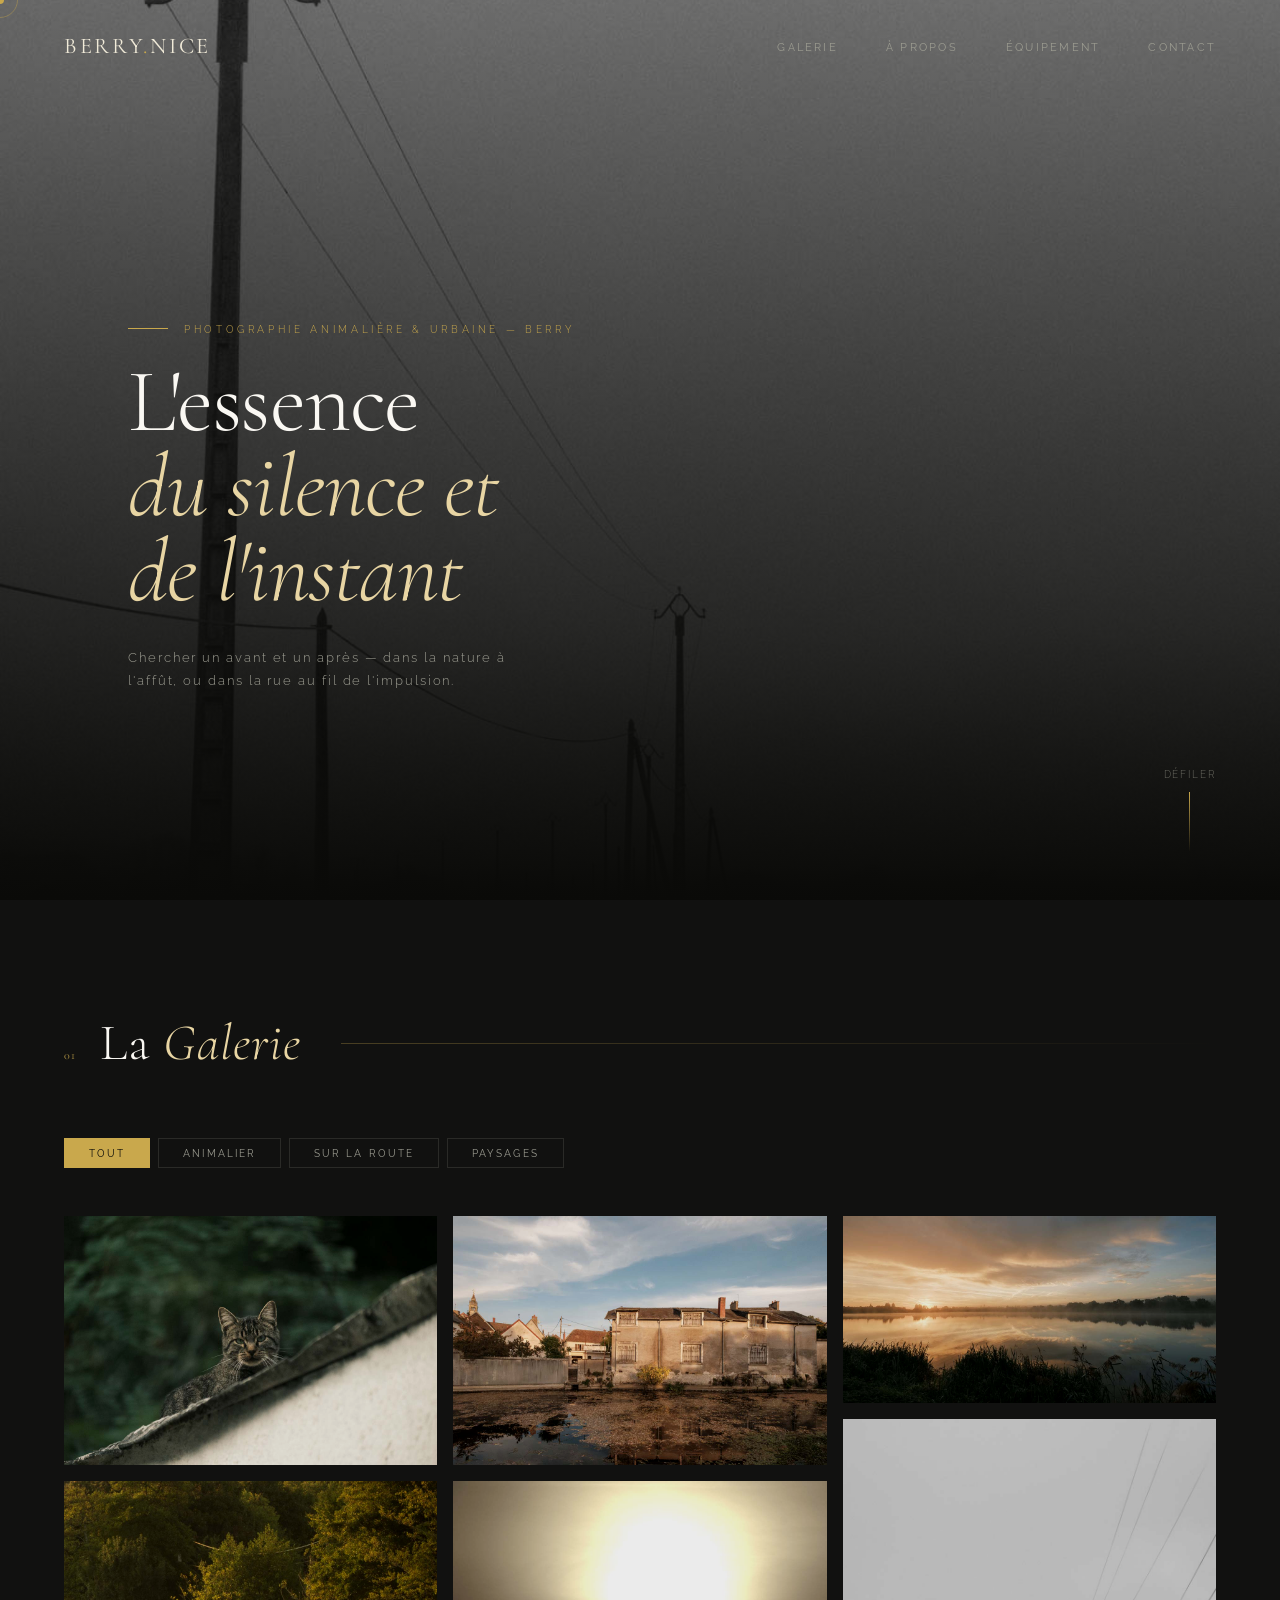
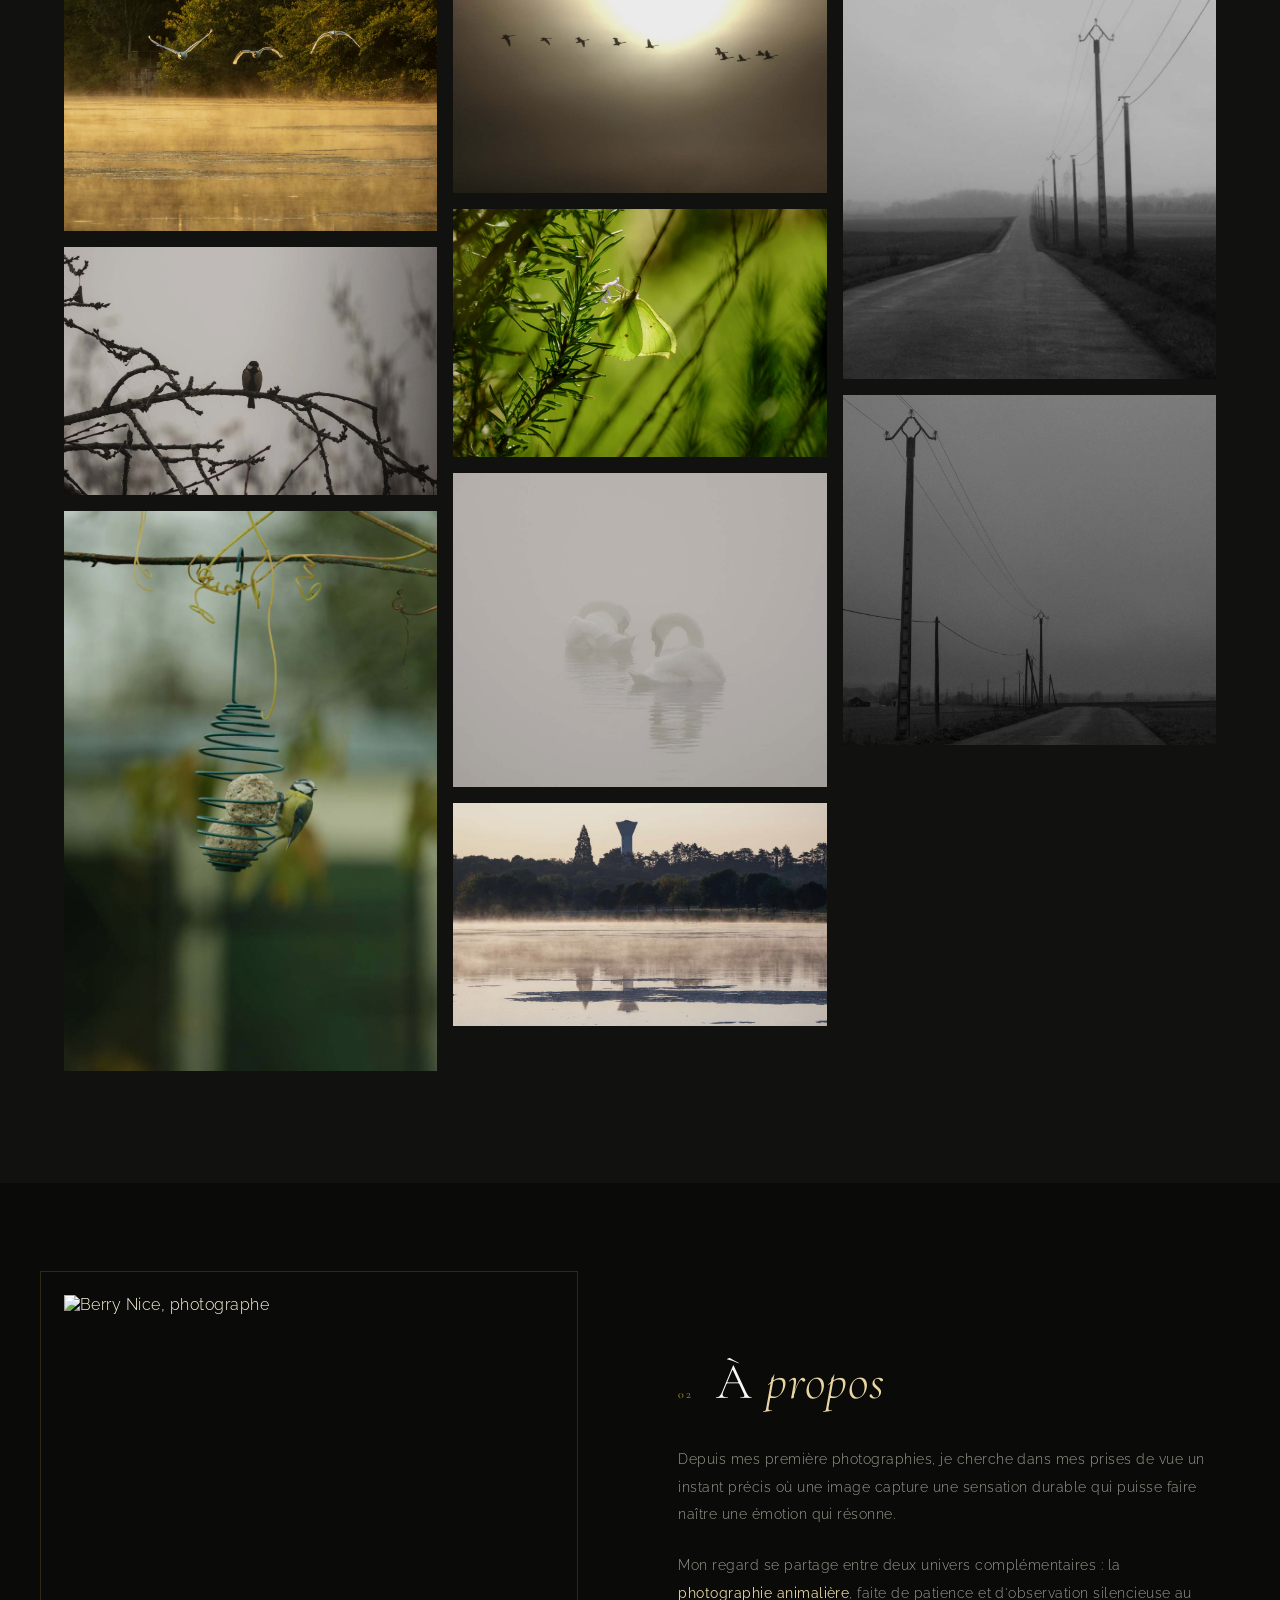
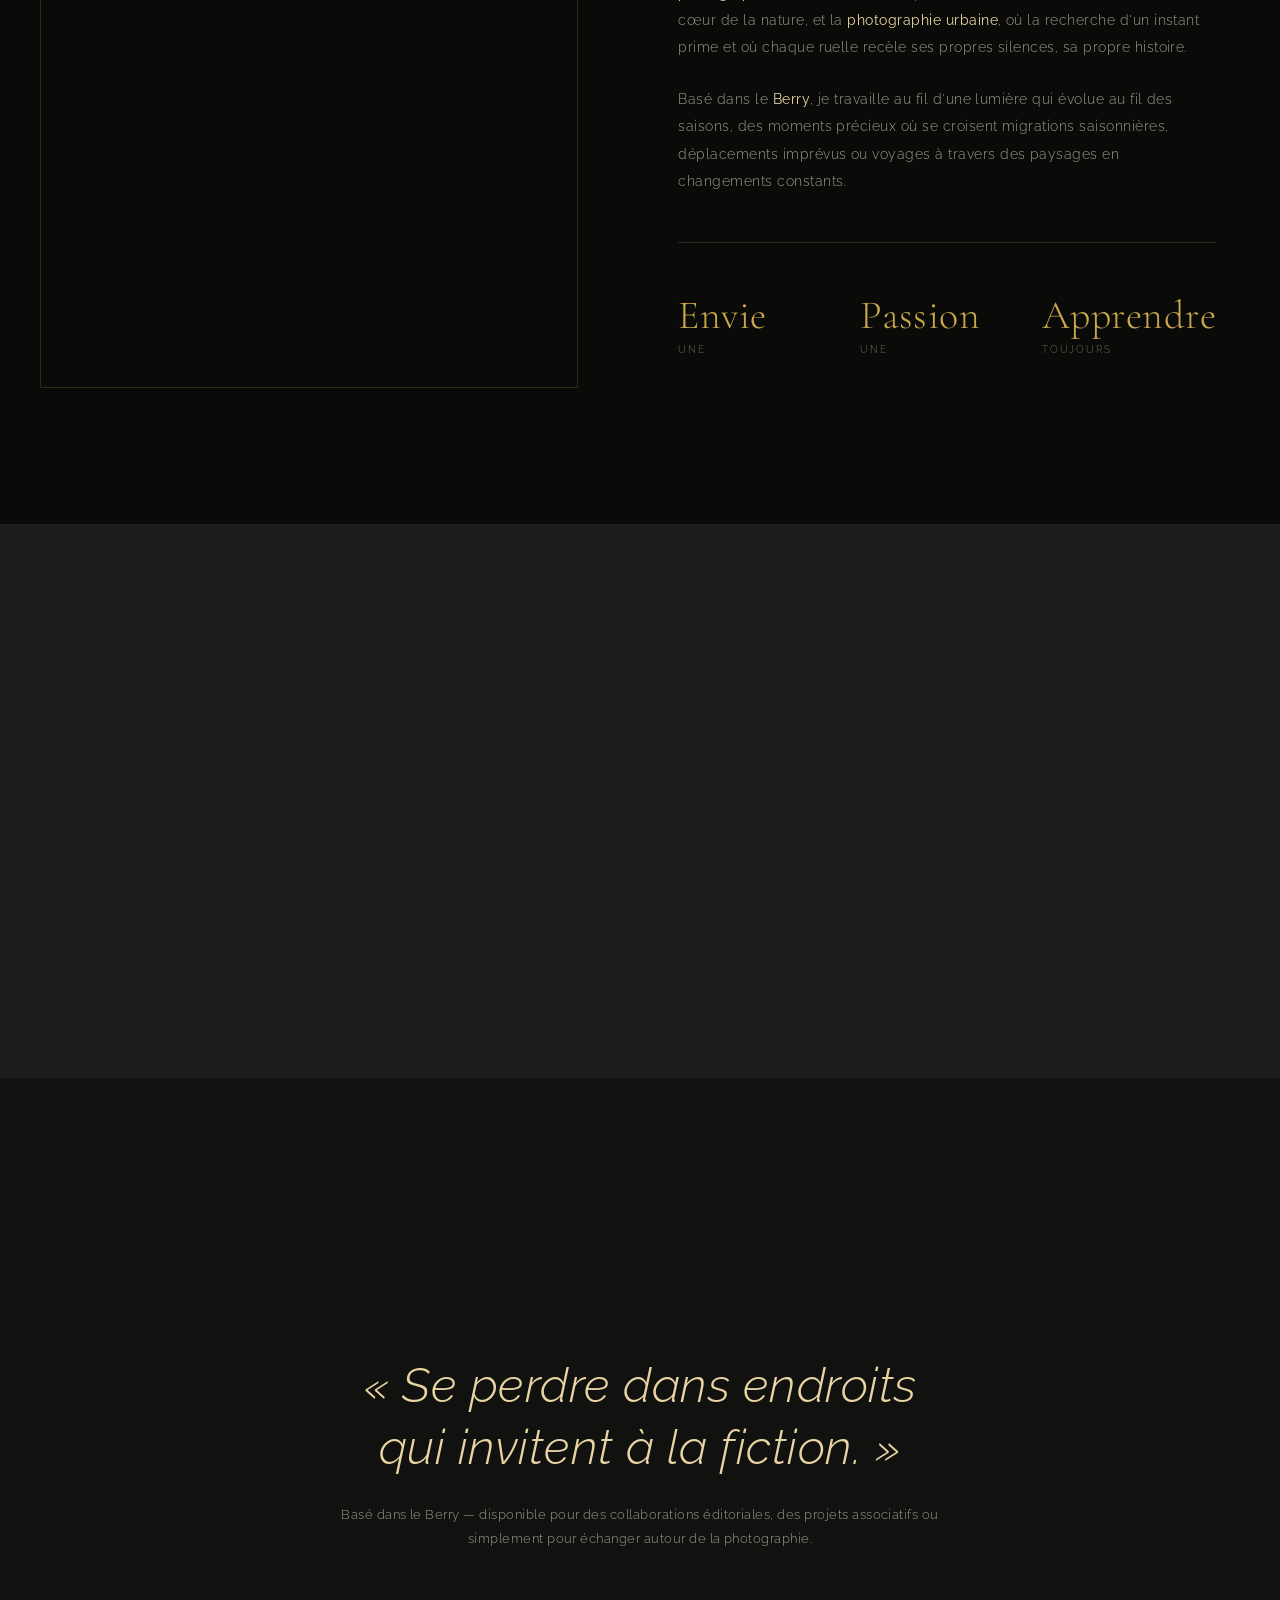
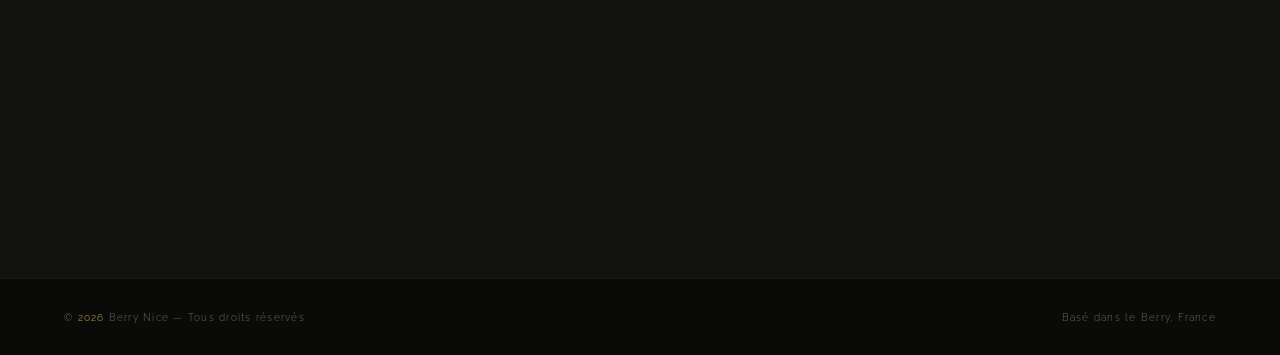
==== index.html @ cda09cab "Add files via upload" ====
<!DOCTYPE html>
<html lang="fr">
<head>
  <meta charset="UTF-8" />
  <meta name="viewport" content="width=device-width, initial-scale=1.0" />
  <title>Berry Nice — Photographie Animalière & Urbaine</title>
  <meta name="description" content="Portfolio de photographie animalière et urbaine basé dans le Berry. Capturer l'essence du silence et des moments spontanés dans la nature et la ville." />

  <link rel="preconnect" href="https://fonts.googleapis.com" />
  <link rel="preconnect" href="https://fonts.gstatic.com" crossorigin />
  <link href="https://fonts.googleapis.com/css2?family=Cormorant+Garamond:ital,wght@0,300;0,400;0,600;1,300;1,400&family=Raleway:wght@200;300;400;500&display=swap" rel="stylesheet" />
  <link rel="stylesheet" href="style.css" />
</head>
<body>

  <!-- ═══════════════════════════════════════════════════════════
       CURSEUR PERSONNALISÉ
  ═══════════════════════════════════════════════════════════ -->
  <div class="cursor"      id="cursor"></div>
  <div class="cursor-ring" id="cursorRing"></div>


  <!-- ═══════════════════════════════════════════════════════════
       NAVIGATION
  ═══════════════════════════════════════════════════════════ -->
  <nav id="navbar">

    <a href="#" class="nav-logo">Berry<span>.</span>Nice</a>

    <ul class="nav-links" id="navLinks">
      <li><a href="#galerie">Galerie</a></li>
      <li><a href="#apropos">À propos</a></li>
      <li><a href="#equipement">Équipement</a></li>
      <li><a href="#contact">Contact</a></li>
    </ul>

    <button class="hamburger" id="hamburger" aria-label="Ouvrir le menu">
      <span></span>
      <span></span>
      <span></span>
    </button>

  </nav>


  <!-- ═══════════════════════════════════════════════════════════
       HERO
       ─ Photo de fond : modifiable dans style.css, section "5. HERO"
         Remplacez l'URL par : url('images/hero.jpg')
  ═══════════════════════════════════════════════════════════ -->
  <section id="hero">

    <div class="hero-bg"></div>

    <div class="hero-content">
      <p class="hero-tag">Photographie Animalière & Urbaine — Berry</p>
      <h1 class="hero-title">
        L'essence<br>
        <em>du silence et<br>de l'instant</em>
      </h1>
      <p class="hero-sub">
        Chercher un avant et un après — dans la nature à l'affût,
        ou dans la rue au fil de l'impulsion.
      </p>
    </div>

    <div class="hero-scroll">Défiler</div>

  </section>


  <!-- ═══════════════════════════════════════════════════════════
       GALERIE
       ─ data-cat="animalier" ou data-cat="urbain" → sert aux filtres
       ─ Ajoutez une photo : copiez un bloc <div class="gallery-item">
       ─ Supprimez une photo : effacez son bloc entier
       ─ Remplacez les src Unsplash par vos propres chemins : "images/ma-photo.jpg"
  ═══════════════════════════════════════════════════════════ -->
  <section id="galerie">

    <div class="section-header reveal">
      <span class="section-num">01</span>
      <h2 class="section-title">La <em>Galerie</em></h2>
      <div class="section-line"></div>
    </div>

    <div class="gallery-filters reveal">
      <button class="filter-btn active" data-filter="all">Tout</button>
      <button class="filter-btn"        data-filter="animalier">Animalier</button>
      <button class="filter-btn"        data-filter="route">Sur la route</button>
       <button class="filter-btn"        data-filter="paysages">Paysages</button>
    </div>

    <div class="gallery-grid reveal">

      <div class="gallery-item" data-cat="animalier">
        <img src="images/portfolio/_dsf5564.jpg"
             alt="Chat curieux" loading="lazy" />
        <div class="gallery-overlay">
          <div class="gallery-caption">
            <h3>Chat curieux</h3>
            <p>Animalier · Jardin communaux</p>
          </div>
        </div>
      </div>

      <div class="gallery-item" data-cat="paysages">
        <img src="images/portfolio/_dsf5524.jpg"
             alt="Aube sur l'étang communal" loading="lazy" />
        <div class="gallery-overlay">
          <div class="gallery-caption">
            <h3>Aube dorée</h3>
            <p>Paysages matinaux · Berry</p>
          </div>
        </div>
      </div>

      <div class="gallery-item" data-cat="animalier">
        <img src="images/portfolio/_dsf6623.jpg"
             alt="Oiseau solitaire" loading="lazy" />
        <div class="gallery-overlay">
          <div class="gallery-caption">
            <h3>Petit oiseau solitaire en hiver</h3>
            <p>Jardin en hiver · Berry</p>
          </div>
        </div>
      </div>

      <div class="gallery-item" data-cat="animalier">
        <img src="images/portfolio/_dsf6703.jpg"
             alt="Mésange à la mangeoire" loading="lazy" />
        <div class="gallery-overlay">
          <div class="gallery-caption">
            <h3>Petite mésange vigilante</h3>
            <p>Animalier · Jardin au printemps</p>
          </div>
        </div>
      </div>

      <div class="gallery-item" data-cat="Route">
        <img src="images/portfolio/_dsf5933.jpg"
             alt="Chateauneuf-sur-cher" loading="lazy" />
        <div class="gallery-overlay">
          <div class="gallery-caption">
            <h3>Canal du cher</h3>
            <p>Route · Chateauneuf-sur-cher</p>
          </div>
        </div>
      </div>

      <div class="gallery-item" data-cat="animalier">
        <img src="images/portfolio/_dsf5576.jpg"
             alt="Vol migratoire" loading="lazy" />
        <div class="gallery-overlay">
          <div class="gallery-caption">
            <h3>Ciel d'hiver et migration</h3>
            <p>Animalier · Berry</p>
          </div>
        </div>
      </div>

      <div class="gallery-item" data-cat="animalier">
        <img src="images/portfolio/_dsf5693.jpg"
             alt="Papillon et romarin" loading="lazy" />
        <div class="gallery-overlay">
          <div class="gallery-caption">
            <h3>Papillon et romarin</h3>
            <p>Animalier · Jardin au Printemps</p>
          </div>
        </div>
      </div>

      <div class="gallery-item" data-cat="animalier">
        <img src="images/portfolio/_dsf5622.jpg"
             alt="Couple de cygne en hiver" loading="lazy" />
        <div class="gallery-overlay">
          <div class="gallery-caption">
            <h3>Couple de cygne en hiver</h3>
            <p>Animalier · Etang communal</p>
          </div>
        </div>
      </div>

      <div class="gallery-item" data-cat="paysages">
        <img src="images/portfolio/_dsf5519.jpg"
             alt="Etang à l'aurore" loading="lazy" />
        <div class="gallery-overlay">
          <div class="gallery-caption">
            <h3>Etang à l'aurore</h3>
            <p>Paysages · Berry</p>
          </div>
        </div>
      </div>

      <div class="gallery-item" data-cat="paysages">
        <img src="images/portfolio/_dsf5731.jpg"
             alt="Landes en fleur" loading="lazy" />
        <div class="gallery-overlay">
          <div class="gallery-caption">
            <h3>Etang au petit matin</h3>
            <p>Paysages · Berry</p>
          </div>
        </div>
      </div>

      <div class="gallery-item" data-cat="route">
        <img src="images/portfolio/dscf6349.jpg"
             alt="Route déserte" loading="lazy" />
        <div class="gallery-overlay">
          <div class="gallery-caption">
            <h3>Voyage électrique</h3>
            <p>Route · Indre</p>
          </div>
        </div>
      </div>
      
          <div class="gallery-item" data-cat="route">
        <img src="images/portfolio/dscf6337.jpg"
             alt="Route et brouillard" loading="lazy" />
        <div class="gallery-overlay">
          <div class="gallery-caption">
            <h3>Voyage d'hiver</h3>
            <p>Route · Berry</p>
          </div>
        </div>
      </div>
      <!-- ─ Modèle pour ajouter une photo ─────────────────────────
      <div class="gallery-item" data-cat="animalier">
        <img src="images/ma-photo.jpg" alt="Description de la photo" loading="lazy" />
        <div class="gallery-overlay">
          <div class="gallery-caption">
            <h3>Titre de la photo</h3>
            <p>Animalier · Lieu de prise de vue</p>
          </div>
        </div>
      </div>
      ──────────────────────────────────────────────────────────── -->

    </div><!-- fin .gallery-grid -->

  </section>


  <!-- ═══════════════════════════════════════════════════════════
       À PROPOS
       ─ Portrait : remplacez src par "images/portrait.jpg"
  ═══════════════════════════════════════════════════════════ -->
  <section id="apropos">

    <div class="about-image-wrap reveal">
      <img src="https://images.unsplash.com/photo-1765915968433-86d4d13ae1a1?w=800&q=85"
           alt="Berry Nice, photographe" />
    </div>

    <div class="about-text">

      <div class="section-header reveal">
        <span class="section-num">02</span>
        <h2 class="section-title">À <em>propos</em></h2>
      </div>

      <p class="reveal">
        Depuis mes première photographies, je cherche dans mes prises
        de vue un instant précis où une image capture une sensation durable qui puisse faire naître une émotion qui résonne.
      </p>

      <p class="reveal">
        Mon regard se partage entre deux univers complémentaires :
        la <strong>photographie animalière</strong>, faite de patience
        et d'observation silencieuse au cœur de la nature, et la
        <strong>photographie urbaine</strong>, où la recherche d'un instant prime
        et où chaque ruelle recèle ses propres silences, sa propre histoire.
      
      </p>

      <p class="reveal">
        Basé dans le <strong>Berry</strong>, je travaille au fil d'une lumière qui évolue au fil des saisons, des moments précieux 
        où se croisent migrations saisonnières, déplacements imprévus ou voyages à travers des paysages en changements constants.
      </p>

      <div class="about-stats reveal">
        <div>
          <span class="stat-val">Envie</span>
          <span class="stat-label">Une</span>
        </div>
        <div>
          <span class="stat-val">Passion</span>
          <span class="stat-label">Une</span>
        </div>
        <div>
          <span class="stat-val">Apprendre</span>
          <span class="stat-label">Toujours</span>
        </div>
      </div>

    </div>

  </section>


  <!-- ═══════════════════════════════════════════════════════════
       ÉQUIPEMENT
       ─ Ajoutez / supprimez des <div class="gear-item"> librement
  ═══════════════════════════════════════════════════════════ -->
  <section id="equipement">

    <div class="section-header reveal">
      <span class="section-num">03</span>
      <h2 class="section-title">L'<em>Équipement</em></h2>
      <div class="section-line"></div>
    </div>

    <div class="gear-grid reveal">

      <div class="gear-item">
        <span class="gear-icon">📷</span>
        <span class="gear-cat">Hybride principal</span>
        <p class="gear-name">Fujifilm X-T5</p>
        <p class="gear-desc">40 MP, capteur APS-C — Rendu magnifique malgré un auto-focus qui se perd un peu</p>
      </div>

      <div class="gear-item">
        <span class="gear-icon">📱</span>
        <span class="gear-cat">Toujours dans la poche</span>
        <p class="gear-name">Google Pixel 8 Pro</p>
        <p class="gear-desc">Discret, instantané, bluffant en basse lumière — un tout-terrain qui tient dans la poche.</p>
      </div>

      <div class="gear-item">
        <span class="gear-icon">👁</span>
        <span class="gear-cat">Références</span>
        <p class="gear-name">Todd Hido · Sabine Weiss</p>
        <p class="gear-desc">On se forme autant devant les maîtres que derrière l'objectif. Deux regards qui ont donné forme au mieux.</p>
      </div>

    </div>

  </section>


  <!-- ═══════════════════════════════════════════════════════════
       CONTACT
       ─ Remplacez contact@berry-nice.fr par votre vraie adresse
       ─ Remplacez le lien Instagram par votre URL de profil
  ═══════════════════════════════════════════════════════════ -->
  <section id="contact">
    <div class="contact-inner">

      <div class="section-header reveal">
        <span class="section-num">04</span>
        <h2 class="section-title">Me <em>contacter</em></h2>
      </div>

      <p class="contact-tagline reveal">
        « Se perdre dans endroits<br>qui invitent à la fiction. »
      </p>

      <p class="contact-text reveal">
        Basé dans le Berry — disponible pour des collaborations éditoriales,
        des projets associatifs ou simplement pour échanger
        autour de la photographie.
      </p>

      <div class="contact-links reveal">
        <a href="mailto:contact@berry-nice.fr" class="btn btn-primary">✉ Envoyer un message</a>
        <a href="https://instagram.com/berry.nice" target="_blank" rel="noopener" class="btn btn-outline">Instagram</a>
      </div>

      <div class="social-links reveal">
        <a href="https://instagram.com/berry.nice" target="_blank" rel="noopener">Instagram</a>
      </div>

    </div>
  </section>


  <!-- ═══════════════════════════════════════════════════════════
       FOOTER
  ═══════════════════════════════════════════════════════════ -->
  <footer>
    <p>© <span id="year"></span> Berry Nice — Tous droits réservés</p>
    <p>Basé dans le Berry, France</p>
  </footer>


  <!-- ═══════════════════════════════════════════════════════════
       LIGHTBOX (visionneuse plein écran — gérée par script.js)
  ═══════════════════════════════════════════════════════════ -->
  <div class="lightbox" id="lightbox">
    <button class="lightbox-close" id="lightboxClose">✕</button>
    <button class="lightbox-nav lightbox-prev" id="lightboxPrev">‹</button>
    <img src="" alt="" id="lightboxImg" />
    <button class="lightbox-nav lightbox-next" id="lightboxNext">›</button>
    <div class="lightbox-info">
      <h3 id="lightboxTitle"></h3>
      <p  id="lightboxCat"></p>
    </div>
  </div>


  <script src="script.js"></script>

</body>
</html>
---- style.css ----
/* ================================================================
   STYLE.CSS — Portfolio Photo Nature
   ----------------------------------------------------------------
   Sommaire :
     1.  Variables & Reset
     2.  Typographie de base
     3.  Curseur personnalisé
     4.  Navigation
     5.  Hero
     6.  Sections — éléments communs
     7.  Galerie & filtres
     8.  Lightbox
     9.  À propos
    10.  Équipement
    11.  Contact
    12.  Footer
    13.  Animations
    14.  Responsive
================================================================ */


/* ───────────────────────────────────────────────────────────────
   1. VARIABLES & RESET
─────────────────────────────────────────────────────────────── */

*,
*::before,
*::after {
  box-sizing: border-box;
  margin: 0;
  padding: 0;
}

:root {
  /* Couleurs — modifiables directement ici */
  --or:          #c9a84c;
  --or-pale:     #e8d5a3;
  --noir:        #0a0a08;
  --charbon:     #111110;
  --anthracite:  #1c1c1a;
  --fumee:       #2a2a27;
  --creme:       #f0ead8;
  --blanc:       #faf8f3;
  --gris:        #6b6b62;
  --gris-clair:  #9b9b90;

  /* Typographie */
  --font-serif: 'Cormorant Garamond', Georgia, serif;
  --font-sans:  'Raleway', sans-serif;

  /* Courbe d'animation globale */
  --ease: cubic-bezier(0.25, 0.46, 0.45, 0.94);
  --transition: 0.5s var(--ease);

  /* Largeur maximale du contenu — empêche l'étirement sur ultra-wide */
  --content-max:  1400px;
  --content-wide: 1800px;

  /* Gouttières horizontales adaptatives */
  --gutter: clamp(1.5rem, 5vw, 6rem);
}

html {
  scroll-behavior: smooth;
}

body {
  background:    var(--noir);
  color:         var(--creme);
  font-family:   var(--font-sans);
  font-weight:   300;
  letter-spacing: 0.03em;
  overflow-x:    hidden;
  cursor:        auto;             /* remplacé par .custom-cursor si activé */
}

body.custom-cursor {
  cursor: none;
}

img {
  display: block;
  max-width: 100%;
}


/* ───────────────────────────────────────────────────────────────
   2. TYPOGRAPHIE DE BASE
─────────────────────────────────────────────────────────────── */

h1, h2, h3 {
  font-family: var(--font-serif);
  font-weight: 300;
}


/* ───────────────────────────────────────────────────────────────
   3. CURSEUR PERSONNALISÉ
─────────────────────────────────────────────────────────────── */

.cursor {
  position:   fixed;
  width:      8px;
  height:     8px;
  background: var(--or);
  border-radius: 50%;
  pointer-events: none;
  z-index:    9999;
  transform:  translate(-50%, -50%);
  transition: width 0.3s, height 0.3s, opacity 0.3s;
}

.cursor-ring {
  position:   fixed;
  width:      36px;
  height:     36px;
  border:     1px solid rgba(201, 168, 76, 0.4);
  border-radius: 50%;
  pointer-events: none;
  z-index:    9998;
  transform:  translate(-50%, -50%);
  transition: all 0.12s ease;
}


/* ───────────────────────────────────────────────────────────────
   4. NAVIGATION
─────────────────────────────────────────────────────────────── */

nav {
  position:   fixed;
  top:        0;
  left:       0;
  right:      0;
  z-index:    100;
  display:    flex;
  justify-content: space-between;
  align-items: center;
  padding:    2rem var(--gutter);
  transition: background var(--transition), padding var(--transition);
}

nav.scrolled {
  background:     rgba(10, 10, 8, 0.92);
  backdrop-filter: blur(12px);
  padding:        1.2rem var(--gutter);
  border-bottom:  1px solid rgba(201, 168, 76, 0.12);
}

/* Logo */
.nav-logo {
  font-family:   var(--font-serif);
  font-size:     1.4rem;
  font-weight:   400;
  letter-spacing: 0.12em;
  text-transform: uppercase;
  color:         var(--creme);
  text-decoration: none;
}

.nav-logo span {
  color: var(--or);
}

/* Liens */
.nav-links {
  display:    flex;
  gap:        3rem;
  list-style: none;
}

.nav-links a {
  position:      relative;
  font-size:     0.7rem;
  font-weight:   400;
  letter-spacing: 0.2em;
  text-transform: uppercase;
  color:         var(--gris-clair);
  text-decoration: none;
  transition:    color 0.3s;
}

.nav-links a::after {
  content:    '';
  position:   absolute;
  bottom:     -4px;
  left:       0;
  width:      0;
  height:     1px;
  background: var(--or);
  transition: width 0.3s;
}

.nav-links a:hover          { color: var(--or-pale); }
.nav-links a:hover::after   { width: 100%; }

.nav-links a.nav-active          { color: var(--or-pale); }
.nav-links a.nav-active::after   { width: 100%; background: var(--or); }

/* Hamburger (mobile) */
.hamburger {
  display:    none;
  flex-direction: column;
  gap:        5px;
  background: none;
  border:     none;
  cursor:     pointer;
  padding:    4px;
}

.hamburger span {
  display:    block;
  width:      24px;
  height:     1px;
  background: var(--creme);
  transition: var(--transition);
}

.hamburger.active span:nth-child(1) { transform: translateY(6px) rotate(45deg); }
.hamburger.active span:nth-child(2) { opacity: 0; }
.hamburger.active span:nth-child(3) { transform: translateY(-6px) rotate(-45deg); }


/* ───────────────────────────────────────────────────────────────
   5. HERO
─────────────────────────────────────────────────────────────── */

#hero {
  position:   relative;
  height:     100vh;
  display:    flex;
  align-items: flex-end;
  overflow:   hidden;
}

/* Photo de fond
   ↓ Remplacez l'URL par votre photo : url(images/hero.jpg) */
.hero-bg {
  position:   absolute;
  inset:      0;
  transform:  scale(1.05);
  animation:  heroZoom 20s ease-out forwards;
  background-image:    url('images/portfolio/dscf6337.jpg');
  background-size:     cover;
  background-position: center;
  background-repeat:   no-repeat;
}

/* Dégradé sombre par-dessus la photo */
.hero-bg::after {
  content:  '';
  position: absolute;
  inset:    0;
  background: linear-gradient(
    to bottom,
    rgba(10, 10, 8, 0.2)  0%,
    rgba(10, 10, 8, 0.7) 70%,
    var(--noir)          100%
  );
}

@keyframes heroZoom {
  from { transform: scale(1.05); }
  to   { transform: scale(1.0);  }
}

/* Texte du hero */
.hero-content {
  position:  relative;
  z-index:   2;
  width:     100%;
  padding:   0 var(--gutter) 6rem;
  max-width: calc(var(--content-max) + 2 * var(--gutter));
  opacity:   0;
  transform: translateY(30px);
  animation: fadeUp 1.2s 0.6s forwards;
}

.hero-tag {
  display:       flex;
  align-items:   center;
  gap:           1rem;
  font-size:     0.65rem;
  letter-spacing: 0.35em;
  text-transform: uppercase;
  color:         var(--or);
  margin-bottom: 1.5rem;
}

.hero-tag::before {
  content:    '';
  display:    block;
  width:      40px;
  height:     1px;
  background: var(--or);
}

.hero-title {
  font-size:     clamp(3.5rem, 7vw, 8rem);
  line-height:   0.95;
  letter-spacing: -0.01em;
  color:         var(--blanc);
  margin-bottom: 2rem;
  max-width:     800px;
}

.hero-title em {
  font-style: italic;
  color:      var(--or-pale);
}

.hero-sub {
  font-size:     0.8rem;
  letter-spacing: 0.15em;
  color:         var(--gris-clair);
  max-width:     400px;
  line-height:   1.8;
}

/* Indicateur de scroll */
.hero-scroll {
  position:      absolute;
  bottom:        3rem;
  right:         var(--gutter);
  display:       flex;
  flex-direction: column;
  align-items:   center;
  gap:           0.75rem;
  color:         var(--gris);
  font-size:     0.6rem;
  letter-spacing: 0.2em;
  text-transform: uppercase;
  animation:     fadeUp 1.2s 1.2s both;
}

.hero-scroll::after {
  content:    '';
  display:    block;
  width:      1px;
  height:     60px;
  background: linear-gradient(to bottom, var(--or), transparent);
  animation:  scrollLine 2s 2s infinite;
}


/* ───────────────────────────────────────────────────────────────
   6. SECTIONS — ÉLÉMENTS COMMUNS
─────────────────────────────────────────────────────────────── */

section {
  padding: 7rem var(--gutter);
}

/* Conteneurs intérieurs centrés pour ultra-wide */
.section-header,
.gallery-filters,
.gallery-grid,
.gear-grid,
.contact-inner,
.about-text {
  max-width: var(--content-max);
  margin-left:  auto;
  margin-right: auto;
}

/* Galerie et équipement peuvent s'étendre davantage */
.gallery-grid,
.gear-grid {
  max-width: var(--content-wide);
}

.section-header {
  display:     flex;
  align-items: baseline;
  gap:         1.5rem;
  margin-bottom: 4rem;
}

.section-num {
  font-family:   var(--font-serif);
  font-size:     0.75rem;
  color:         var(--or);
  letter-spacing: 0.1em;
}

.section-title {
  font-size:     clamp(2rem, 4vw, 3.5rem);
  color:         var(--blanc);
  letter-spacing: 0.02em;
}

.section-title em {
  font-style: italic;
  color:      var(--or-pale);
}

.section-line {
  flex:        1;
  height:      1px;
  background:  linear-gradient(to right, rgba(201, 168, 76, 0.3), transparent);
  align-self:  center;
  margin-left: 1rem;
}


/* ───────────────────────────────────────────────────────────────
   7. GALERIE & FILTRES
─────────────────────────────────────────────────────────────── */

#galerie {
  background: var(--charbon);
}

/* Boutons de filtre */
.gallery-filters {
  display:       flex;
  gap:           0.5rem;
  margin-bottom: 3rem;
  flex-wrap:     wrap;
}

.filter-btn {
  background:    transparent;
  border:        1px solid var(--fumee);
  color:         var(--gris-clair);
  padding:       0.5rem 1.5rem;
  font-family:   var(--font-sans);
  font-size:     0.65rem;
  letter-spacing: 0.2em;
  text-transform: uppercase;
  cursor:        pointer;
  transition:    all 0.3s;
}

.filter-btn:hover,
.filter-btn.active {
  background:  var(--or);
  border-color: var(--or);
  color:       var(--noir);
}

/* Grille masonry */
.gallery-grid {
  columns:    3;
  column-gap: 1rem;
}

.gallery-item {
  break-inside: avoid;
  margin-bottom: 1rem;
  position:    relative;
  overflow:    hidden;
  cursor:      pointer;
}

.gallery-item img {
  width:      100%;
  transition: transform 0.7s var(--ease);
  filter:     brightness(0.9) contrast(1.05);
}

.gallery-item:hover img {
  transform: scale(1.04);
}

/* Overlay au survol */
.gallery-overlay {
  position:   absolute;
  inset:      0;
  background: linear-gradient(to top, rgba(10, 10, 8, 0.9) 0%, transparent 50%);
  opacity:    0;
  transition: opacity 0.4s;
  display:    flex;
  align-items: flex-end;
  padding:    1.5rem;
}

.gallery-item:hover .gallery-overlay {
  opacity: 1;
}

.gallery-caption {
  transform:  translateY(8px);
  transition: transform 0.4s;
}

.gallery-item:hover .gallery-caption {
  transform: translateY(0);
}

.gallery-caption h3 {
  font-size:   1.1rem;
  font-weight: 400;
  color:       var(--blanc);
}

.gallery-caption p {
  font-size:     0.6rem;
  letter-spacing: 0.18em;
  text-transform: uppercase;
  color:         var(--or);
  margin-top:    0.2rem;
}

/* Photo filtrée masquée — animation fluide */
.gallery-item {
  transition: opacity 0.4s var(--ease), transform 0.4s var(--ease),
              max-height 0.5s var(--ease), margin-bottom 0.5s var(--ease);
  max-height: 1200px;
  overflow:   hidden;
}

.gallery-item.hidden {
  opacity:       0;
  transform:     scale(0.95);
  max-height:    0;
  margin-bottom: 0;
  pointer-events: none;
}


/* ───────────────────────────────────────────────────────────────
   8. LIGHTBOX
─────────────────────────────────────────────────────────────── */

.lightbox {
  position:   fixed;
  inset:      0;
  background: rgba(0, 0, 0, 0.96);
  z-index:    1000;
  display:    flex;
  align-items: center;
  justify-content: center;
  opacity:    0;
  pointer-events: none;
  transition: opacity 0.4s;
}

.lightbox.active {
  opacity: 1;
  pointer-events: all;
}

.lightbox img {
  max-width:   90vw;
  max-height:  90vh;
  object-fit:  contain;
  border:      1px solid rgba(201, 168, 76, 0.15);
}

.lightbox-close {
  position:    absolute;
  top:         2rem;
  right:       2rem;
  background:  none;
  border:      none;
  font-family: var(--font-serif);
  font-size:   1.5rem;
  color:       var(--gris-clair);
  cursor:      pointer;
  transition:  color 0.3s;
}

.lightbox-close:hover {
  color: var(--or);
}

.lightbox-nav {
  position:   absolute;
  top:        50%;
  transform:  translateY(-50%);
  background: none;
  border:     1px solid rgba(201, 168, 76, 0.3);
  color:      var(--or);
  width:      44px;
  height:     44px;
  display:    flex;
  align-items: center;
  justify-content: center;
  cursor:     pointer;
  font-size:  1.2rem;
  transition: all 0.3s;
}

.lightbox-nav:hover {
  background: var(--or);
  color:      var(--noir);
}

.lightbox-prev { left:  2rem; }
.lightbox-next { right: 2rem; }

.lightbox-info {
  position:  absolute;
  bottom:    2rem;
  left:      50%;
  transform: translateX(-50%);
  text-align: center;
}

.lightbox-info h3 {
  font-size: 1.3rem;
  color:     var(--creme);
}

.lightbox-info p {
  font-size:     0.65rem;
  color:         var(--or);
  letter-spacing: 0.2em;
  text-transform: uppercase;
  margin-top:    0.3rem;
}


/* ───────────────────────────────────────────────────────────────
   9. À PROPOS
─────────────────────────────────────────────────────────────── */

#apropos {
  display:               grid;
  grid-template-columns: 1fr 1fr;
  gap:                   clamp(3rem, 6vw, 8rem);
  align-items:           center;
  background:            var(--noir);
  /* Contrainte ultra-wide appliquée via padding de section */
  max-width: var(--content-max);
  margin-left:  auto;
  margin-right: auto;
  /* Reset des marges auto héritées des enfants directs de section */
  width: 100%;
}

/* Cadre décoratif autour du portrait */
.about-image-wrap {
  position: relative;
}

.about-image-wrap::before {
  content:  '';
  position: absolute;
  top:      -1.5rem;
  left:     -1.5rem;
  right:     1.5rem;
  bottom:    1.5rem;
  border:    1px solid rgba(201, 168, 76, 0.2);
  z-index:   0;
}

.about-image-wrap img {
  position:    relative;
  z-index:     1;
  width:       100%;
  aspect-ratio: 3 / 4;
  object-fit:  cover;
  filter:      sepia(15%) contrast(1.05);
}

/* Texte */
.about-text .section-header {
  margin-bottom: 2rem;
}

.about-text p {
  color:         var(--gris-clair);
  line-height:   1.9;
  font-size:     0.9rem;
  margin-bottom: 1.5rem;
}

.about-text p strong {
  color:       var(--or-pale);
  font-weight: 400;
}

/* Statistiques */
.about-stats {
  display:               grid;
  grid-template-columns: repeat(3, 1fr);
  gap:                   2rem;
  margin-top:            3rem;
  padding-top:           3rem;
  border-top:            1px solid var(--fumee);
}

.stat-val {
  display:     block;
  font-family: var(--font-serif);
  font-size:   2.5rem;
  font-weight: 300;
  color:       var(--or);
}

.stat-label {
  display:       block;
  font-size:     0.6rem;
  letter-spacing: 0.2em;
  text-transform: uppercase;
  color:         var(--gris);
  margin-top:    0.3rem;
}


/* ───────────────────────────────────────────────────────────────
   10. ÉQUIPEMENT
─────────────────────────────────────────────────────────────── */

#equipement {
  background: var(--anthracite);
  padding:    6rem var(--gutter);
}

.gear-grid {
  display:               grid;
  grid-template-columns: repeat(auto-fit, minmax(220px, 1fr));
  gap:                   1px;
  background:            var(--fumee);
  border:                1px solid var(--fumee);
  /* Contrainte ultra-wide : la grille ne dépasse jamais la largeur du contenu */
  max-width:             var(--content-max);
  margin-left:           auto;
  margin-right:          auto;
  width:                 100%;
}

.gear-item {
  background:  var(--anthracite);
  padding:     2.5rem;
  transition:  background 0.3s;
}

.gear-item:hover {
  background: var(--fumee);
}

.gear-icon {
  display:       block;
  font-size:     1.5rem;
  margin-bottom: 1rem;
}

.gear-cat {
  display:       block;
  font-size:     0.6rem;
  letter-spacing: 0.2em;
  text-transform: uppercase;
  color:         var(--or);
  margin-bottom: 0.5rem;
}

.gear-name {
  font-family:   var(--font-serif);
  font-size:     1.1rem;
  color:         var(--blanc);
  margin-bottom: 0.5rem;
}

.gear-desc {
  font-size:   0.75rem;
  color:       var(--gris);
  line-height: 1.7;
}


/* ───────────────────────────────────────────────────────────────
   11. CONTACT
─────────────────────────────────────────────────────────────── */

#contact {
  background:  var(--charbon);
  text-align:  center;
}

.contact-inner {
  max-width: 600px;
  margin:    0 auto;
}

/* Centrage de l'en-tête dans la section Contact */
#contact .section-header {
  justify-content: center;
  flex-direction:  column;
  align-items:     center;
}

.contact-tagline {
  font-size:     clamp(1.8rem, 4vw, 3rem);
  font-weight:   300;
  font-style:    italic;
  color:         var(--or-pale);
  margin-bottom: 1.5rem;
  line-height:   1.3;
}

.contact-text {
  font-size:     0.8rem;
  color:         var(--gris-clair);
  line-height:   1.9;
  margin-bottom: 3rem;
}

.contact-links {
  display:        flex;
  gap:            1rem;
  justify-content: center;
  flex-wrap:      wrap;
}

/* Boutons */
.btn {
  display:        inline-flex;
  align-items:    center;
  gap:            0.6rem;
  padding:        0.9rem 2.5rem;
  font-family:    var(--font-sans);
  font-size:      0.65rem;
  font-weight:    400;
  letter-spacing: 0.2em;
  text-transform: uppercase;
  text-decoration: none;
  transition:     all 0.3s;
  cursor:         pointer;
  border:         none;
}

.btn-primary {
  background: var(--or);
  color:      var(--noir);
}

.btn-primary:hover {
  background: var(--or-pale);
  transform:  translateY(-2px);
}

.btn-outline {
  background:  transparent;
  border:      1px solid var(--fumee);
  color:       var(--gris-clair);
}

.btn-outline:hover {
  border-color: var(--or);
  color:        var(--or);
}

/* Réseaux sociaux */
.social-links {
  display:        flex;
  gap:            2rem;
  justify-content: center;
  flex-wrap:      wrap;
  margin-top:     4rem;
  padding-top:    3rem;
  border-top:     1px solid var(--fumee);
}

.social-links a {
  font-size:     0.6rem;
  letter-spacing: 0.2em;
  text-transform: uppercase;
  color:         var(--gris);
  text-decoration: none;
  transition:    color 0.3s;
}

.social-links a:hover {
  color: var(--or);
}


/* ───────────────────────────────────────────────────────────────
   12. FOOTER
─────────────────────────────────────────────────────────────── */

footer {
  display:         flex;
  justify-content: space-between;
  align-items:     center;
  padding:         2rem var(--gutter);
  background:      var(--noir);
  border-top:      1px solid rgba(201, 168, 76, 0.08);
}

footer > * {
  max-width: var(--content-wide);
}

footer p {
  font-size:     0.65rem;
  color:         var(--gris);
  letter-spacing: 0.12em;
}

footer span {
  color: var(--or);
}


/* ───────────────────────────────────────────────────────────────
   13. ANIMATIONS
─────────────────────────────────────────────────────────────── */

@keyframes fadeUp {
  to {
    opacity:   1;
    transform: translateY(0);
  }
}

@keyframes scrollLine {
  0%   { transform: scaleY(1); transform-origin: top;    opacity: 1; }
  50%  { transform: scaleY(0); transform-origin: top;    opacity: 0; }
  51%  { transform: scaleY(0); transform-origin: bottom;             }
  100% { transform: scaleY(1); transform-origin: bottom; opacity: 1; }
}

/* Révélation au scroll */
.reveal {
  opacity:    0;
  transform:  translateY(25px);
  transition: opacity 0.8s, transform 0.8s;
}

.reveal.visible {
  opacity:   1;
  transform: translateY(0);
}

/* Désactiver les animations : ajouter la classe .no-reveal sur <body> */
.no-reveal .reveal {
  opacity:    1;
  transform:  none;
  transition: none;
}


/* ───────────────────────────────────────────────────────────────
   14. RESPONSIVE
─────────────────────────────────────────────────────────────── */

/* ───────────────────────────────────────────────────────────────
   14. RESPONSIVE
   Breakpoints :
     ≥ 1800px  Ultra-wide (>27")
     ≥ 1400px  Large desktop
       < 1200px  Tablette large / petit desktop
       <  900px  Tablette portrait / mobile large
       <  600px  Mobile standard
       <  480px  Petit mobile
─────────────────────────────────────────────────────────────── */

/* ── Ultra-wide ≥ 1800px ─────────────────────────────────────── */
@media (min-width: 1800px) {

  /* Galerie : 4 colonnes sur très grand écran */
  .gallery-grid {
    columns:    4;
    column-gap: 1.2rem;
  }

  /* Hero : titre encore plus grand */
  .hero-title {
    max-width: 900px;
  }
}

/* ── Large desktop ≥ 1400px ──────────────────────────────────── */
@media (min-width: 1400px) {
  nav {
    /* Centrage du contenu de la nav sur ultra-wide */
    padding-left:  max(var(--gutter), calc((100vw - var(--content-wide)) / 2));
    padding-right: max(var(--gutter), calc((100vw - var(--content-wide)) / 2));
  }

  nav.scrolled {
    padding-left:  max(var(--gutter), calc((100vw - var(--content-wide)) / 2));
    padding-right: max(var(--gutter), calc((100vw - var(--content-wide)) / 2));
  }
}

/* ── Tablette large / petit desktop < 1200px ─────────────────── */
@media (max-width: 1200px) {

  /* Galerie : 2 colonnes */
  .gallery-grid {
    columns:    2;
    column-gap: 0.8rem;
  }
}

/* ── Tablette portrait / mobile large < 900px ────────────────── */
@media (max-width: 900px) {

  /* Navigation */
  nav         { padding: 1.5rem 1.5rem; }
  nav.scrolled { padding: 1rem 1.5rem; }

  .nav-links {
    display:        none;
    position:       fixed;
    inset:          0;
    top:            70px;
    background:     rgba(10, 10, 8, 0.98);
    flex-direction: column;
    align-items:    center;
    justify-content: center;
    gap:            3rem;
    backdrop-filter: blur(12px);
  }

  .nav-links.open { display: flex; }
  .nav-links a    { font-size: 1rem; letter-spacing: 0.25em; }
  .hamburger      { display: flex; }

  /* Sections */
  section { padding: 5rem 1.5rem; }

  /* Hero */
  .hero-content { padding: 0 1.5rem 5rem; }
  .hero-scroll  { right: 1.5rem; bottom: 2rem; }

  /* Hero : masquer l'indicateur scroll sur mobile pour gagner de l'espace */
  .hero-sub { max-width: 100%; }

  /* Galerie : 2 colonnes sur tablette */
  .gallery-grid {
    columns:    2;
    column-gap: 0.8rem;
  }

  /* À propos : empilement vertical */
  #apropos {
    grid-template-columns: 1fr;
    gap:     3rem;
    padding: 5rem 1.5rem;
  }

  /* Portrait portrait : ratio moins haut sur tablette */
  .about-image-wrap img {
    aspect-ratio: 4 / 3;
  }

  /* Équipement */
  #equipement { padding: 5rem 1.5rem; }

  /* Stats : 3 colonnes -> 2 colonnes */
  .about-stats {
    grid-template-columns: 1fr 1fr;
  }

  /* Footer */
  footer {
    flex-direction: column;
    gap:       0.8rem;
    padding:   1.5rem 1.5rem;
    text-align: center;
  }
}

/* ── Mobile standard < 600px ─────────────────────────────────── */
@media (max-width: 600px) {

  /* Galerie : 1 colonne sur petit mobile */
  .gallery-grid {
    columns:    1;
    column-gap: 0;
  }

  /* Hero : réduire le padding bas */
  .hero-content {
    padding-bottom: 4rem;
  }

  /* Hero scroll masqué sur petit écran */
  .hero-scroll {
    display: none;
  }

  /* Section header : empiler le numéro et le titre */
  .section-header {
    flex-wrap: wrap;
    gap:       0.75rem;
  }

  .section-line {
    display: none;
  }

  /* About stats : empilées */
  .about-stats {
    grid-template-columns: 1fr 1fr;
    gap:                   1.5rem;
  }

  /* Stat val : taille réduite */
  .stat-val {
    font-size: 1.8rem;
  }

  /* Boutons contact : pleine largeur */
  .contact-links {
    flex-direction: column;
    align-items:    stretch;
  }

  .btn {
    justify-content: center;
    padding: 1rem 2rem;
  }

  /* Lightbox navigation : repositionner sur petit écran */
  .lightbox-prev { left:  0.75rem; }
  .lightbox-next { right: 0.75rem; }

  .lightbox img {
    max-width: 100vw;
    max-height: 80vh;
  }
}

/* ── Petit mobile < 480px ────────────────────────────────────── */
@media (max-width: 480px) {

  /* Nav : encore plus compact */
  nav { padding: 1rem 1rem; }
  nav.scrolled { padding: 0.8rem 1rem; }

  /* Hero title : taille min assurée */
  .hero-title {
    font-size: clamp(2.8rem, 12vw, 4.5rem);
  }

  /* Sections */
  section { padding: 4rem 1rem; }
  #equipement { padding: 4rem 1rem; }

  /* About */
  #apropos { padding: 4rem 1rem; }

  /* Stats : 1 colonne */
  .about-stats {
    grid-template-columns: 1fr;
    gap:                   1.5rem;
  }

  /* Gear : 1 colonne explicite */
  .gear-grid {
    grid-template-columns: 1fr;
  }

  /* Footer */
  footer {
    padding: 1.2rem 1rem;
  }
}

/* ── Accessibilité : respecter les préférences de mouvement ──── */
@media (prefers-reduced-motion: reduce) {
  *,
  *::before,
  *::after {
    animation-duration:   0.01ms !important;
    animation-iteration-count: 1 !important;
    transition-duration:  0.01ms !important;
  }

  .reveal {
    opacity:   1;
    transform: none;
  }
}
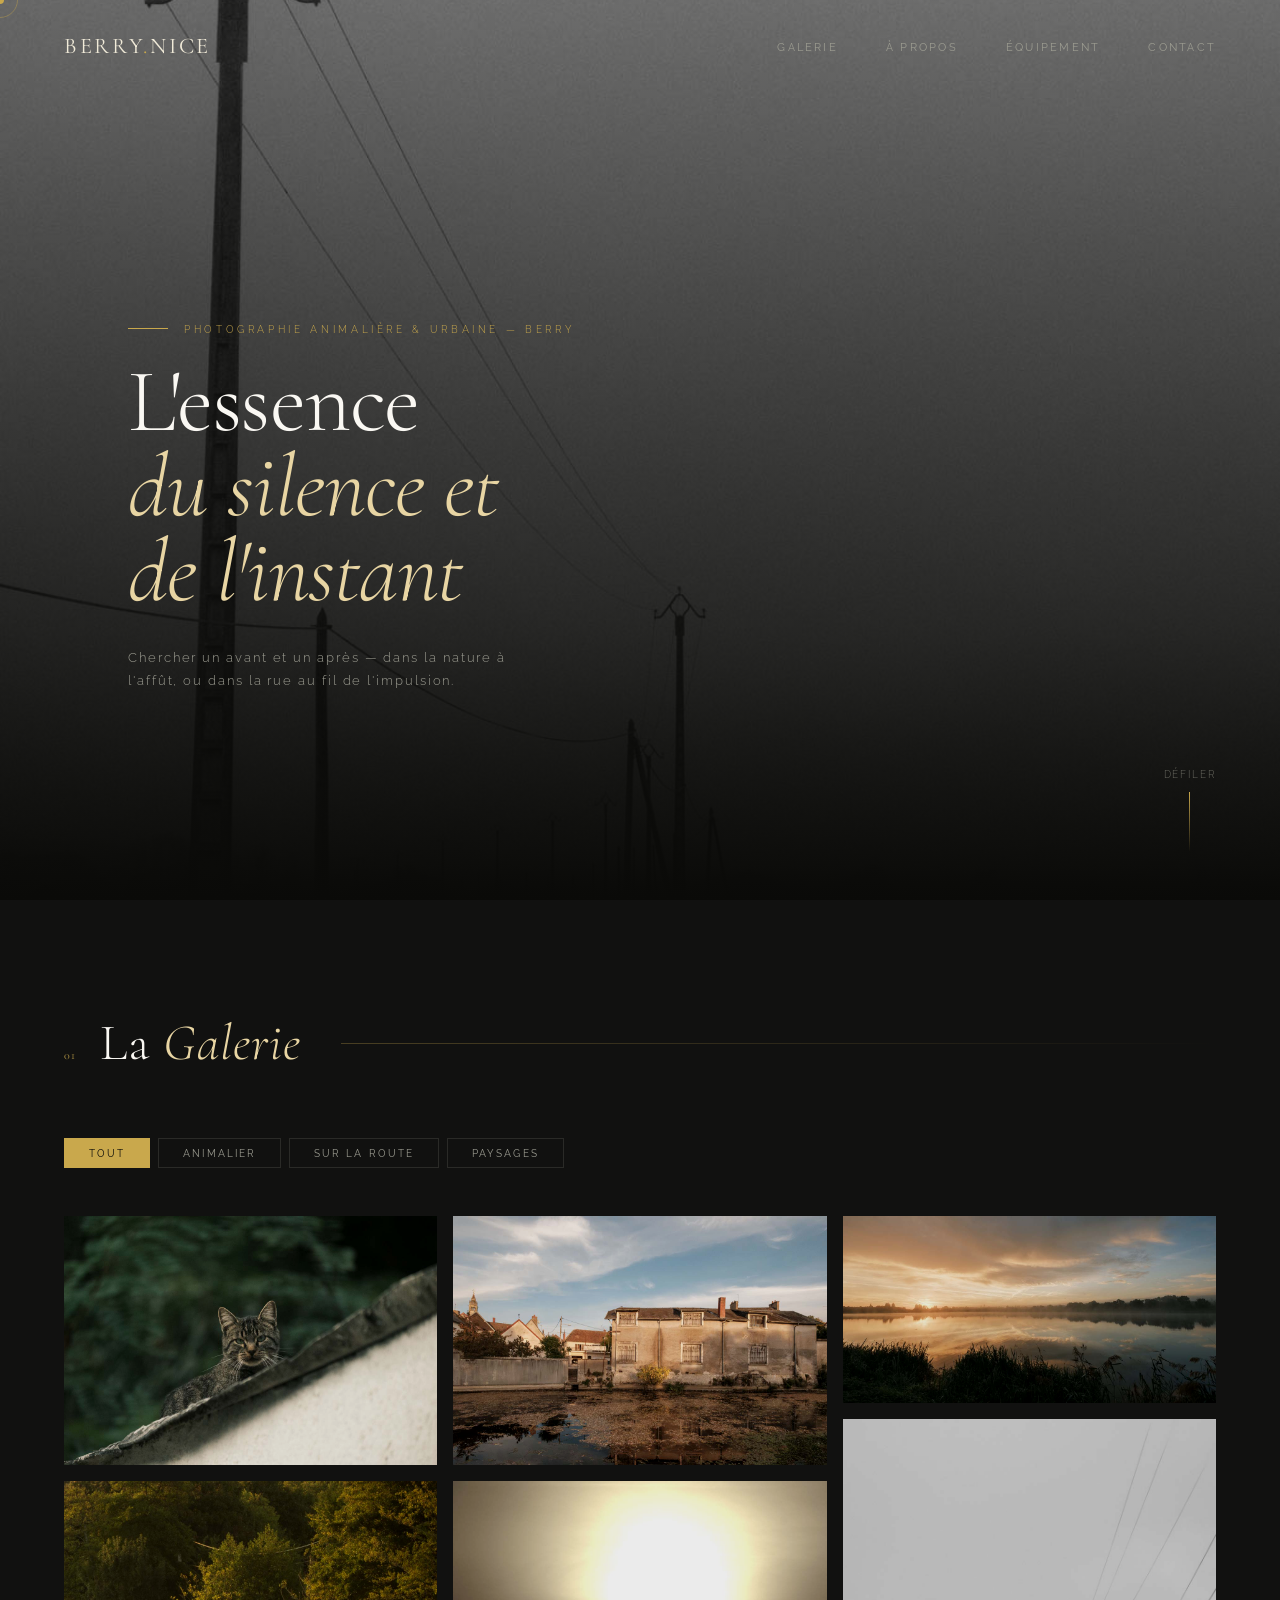
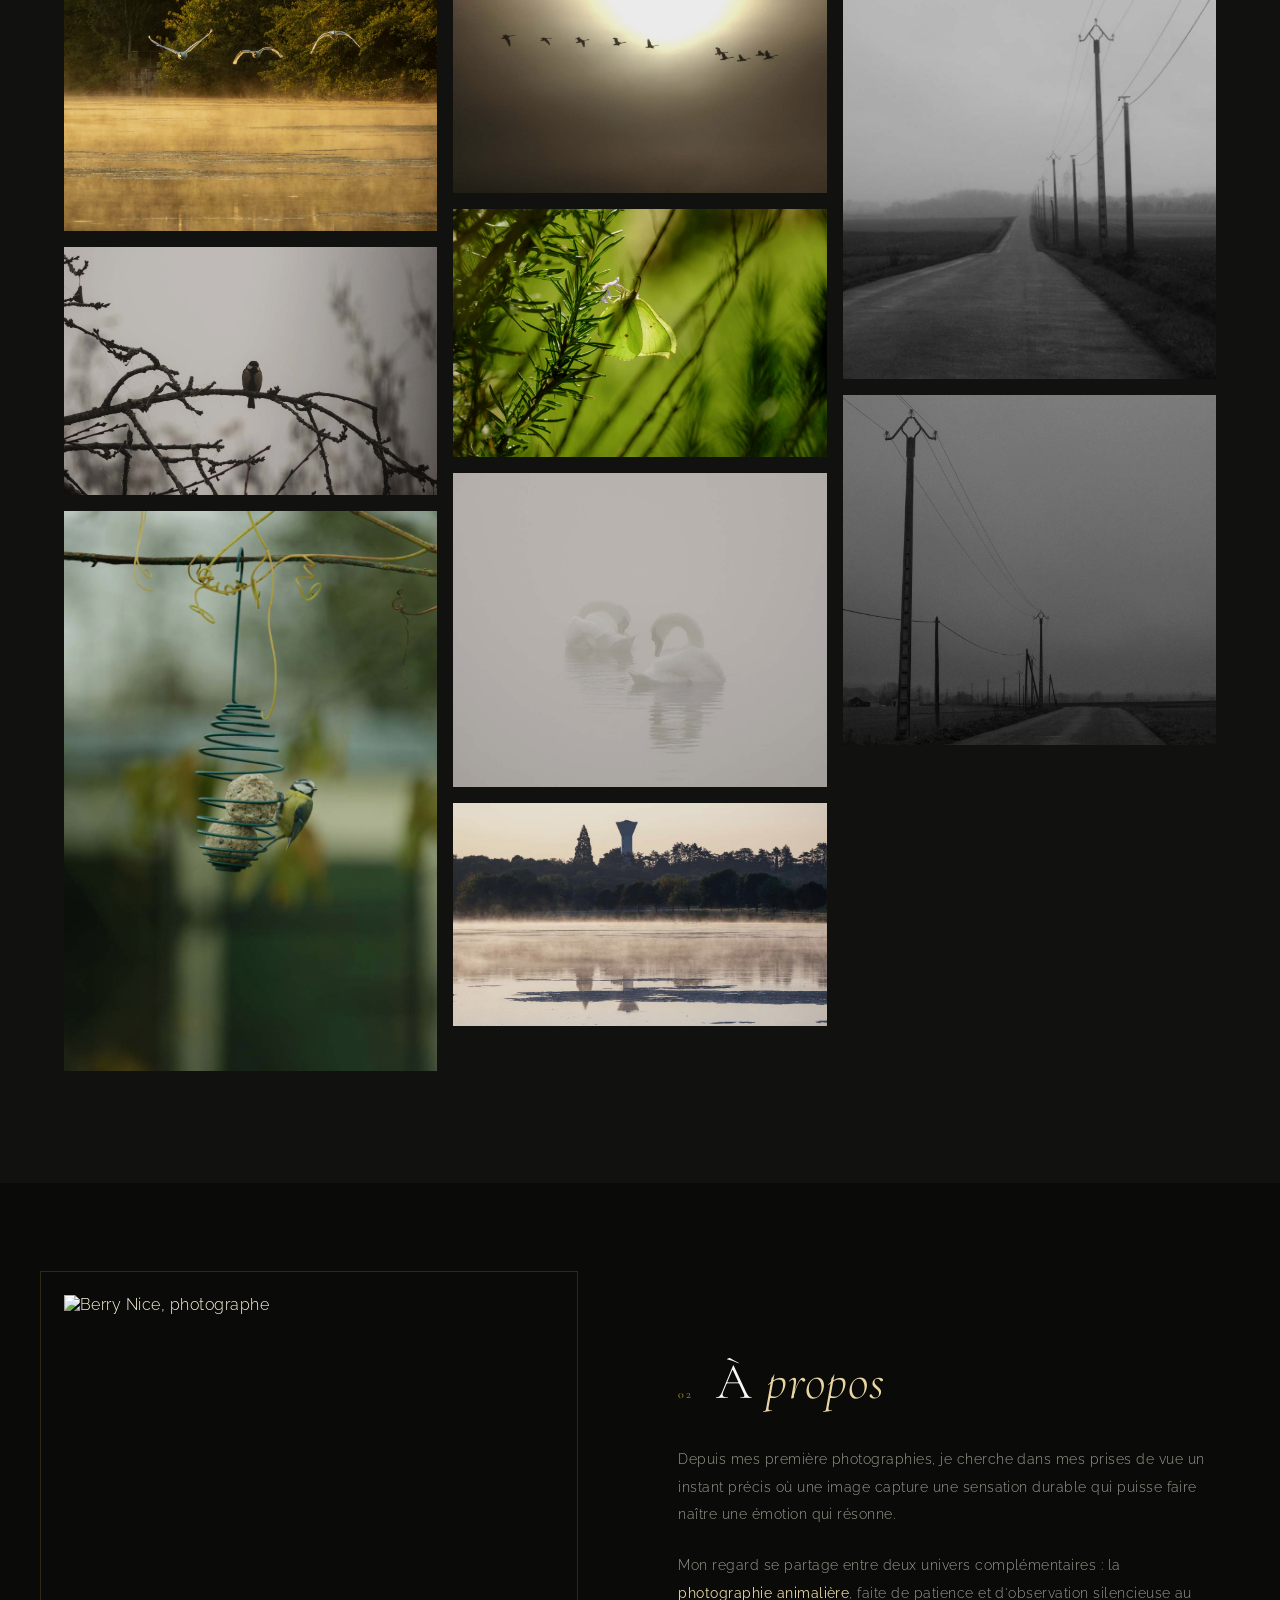
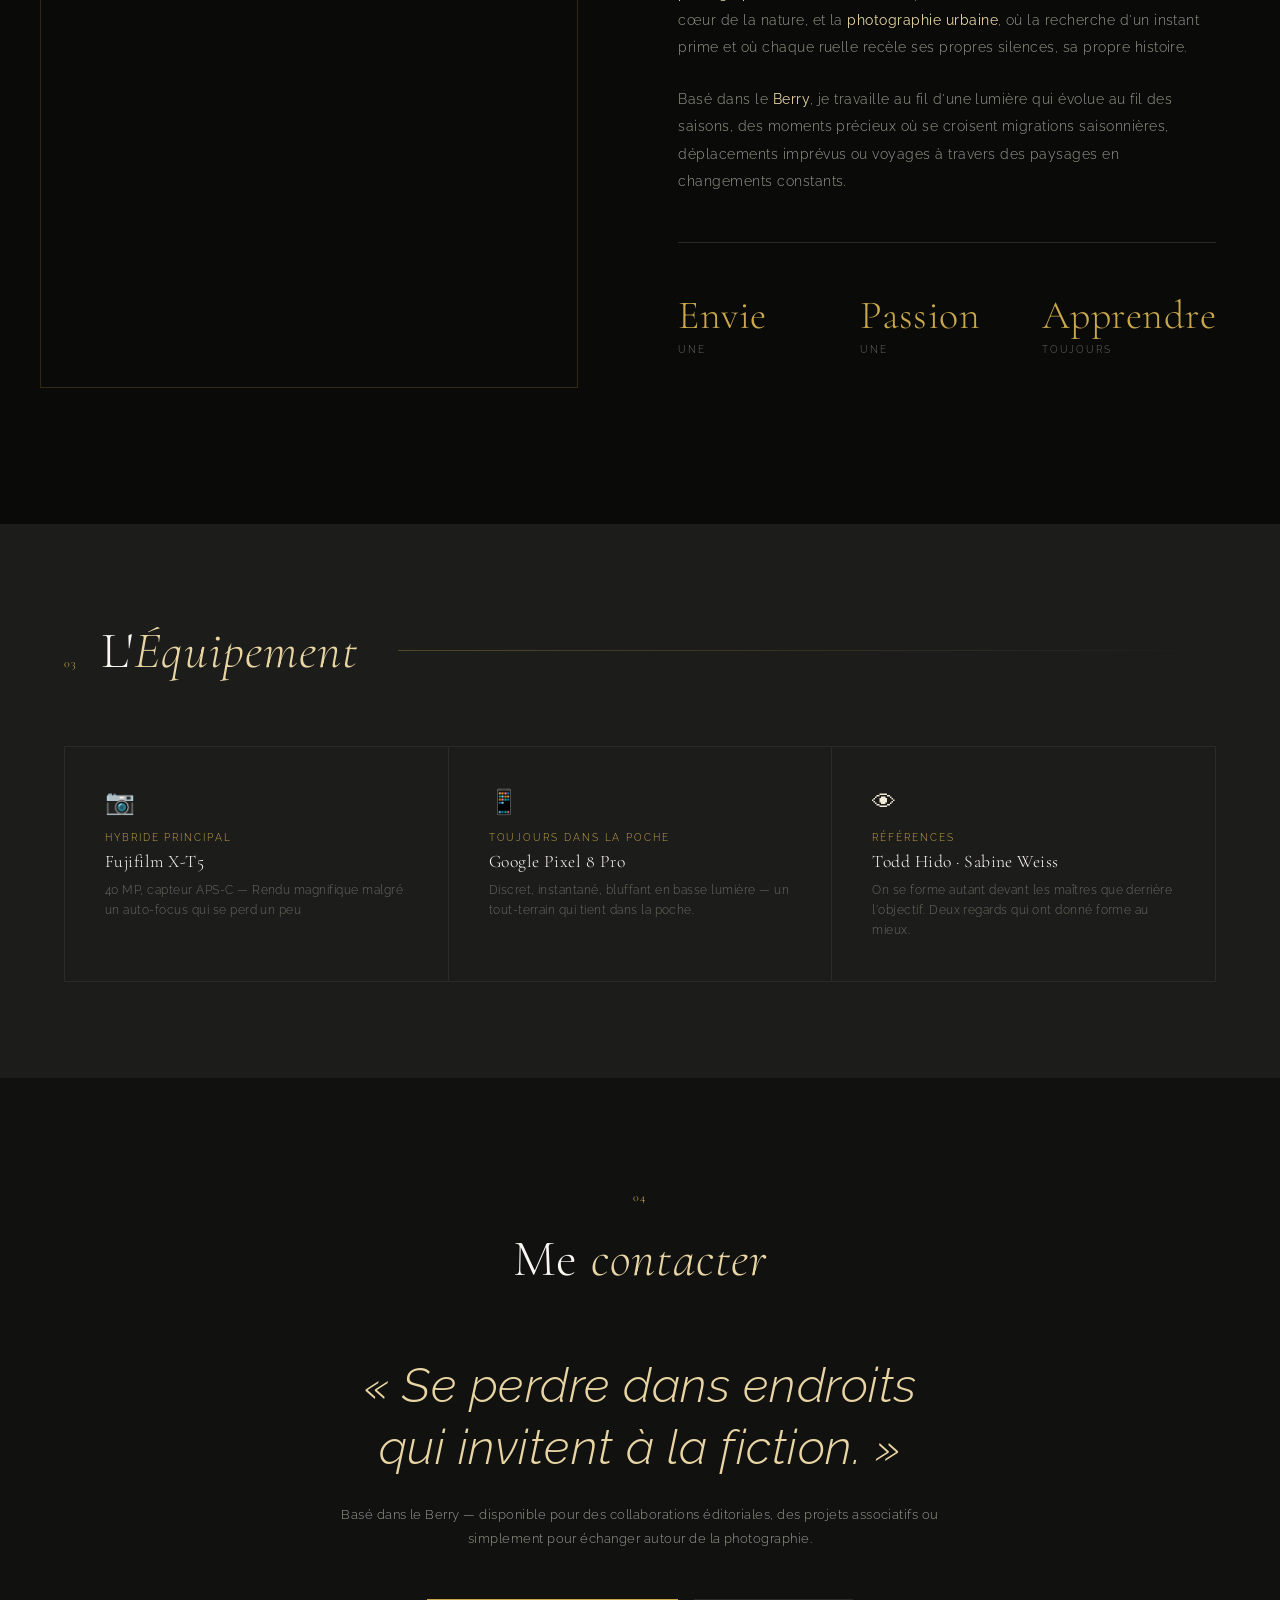
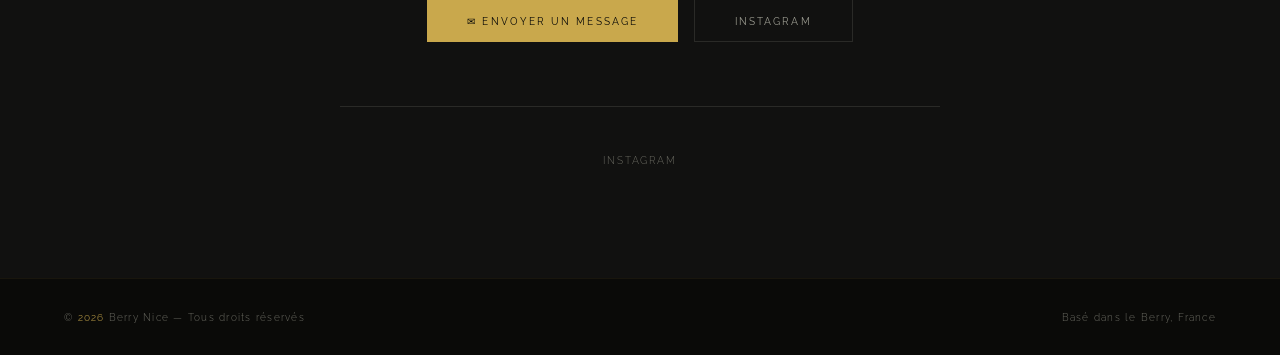
==== commit 64cff4e4: "Add files via upload" ====
--- a/index.html
+++ b/index.html
@@ -362,12 +362,12 @@
       </p>
 
       <div class="contact-links reveal">
-        <a href="mailto:contact@berry-nice.fr" class="btn btn-primary">✉ Envoyer un message</a>
-        <a href="https://instagram.com/berry.nice" target="_blank" rel="noopener" class="btn btn-outline">Instagram</a>
+        <a href="mailto:berrynice.bookphoto@gmail.com" class="btn btn-primary">✉ Envoyer un message</a>
+        <a href="https://www.instagram.com/berrynice.bookphoto/" target="_blank" rel="noopener" class="btn btn-outline">Instagram</a>
       </div>
 
       <div class="social-links reveal">
-        <a href="https://instagram.com/berry.nice" target="_blank" rel="noopener">Instagram</a>
+        <a href="https://www.instagram.com/berrynice.bookphoto/" target="_blank" rel="noopener">Instagram</a>
       </div>
 
     </div>
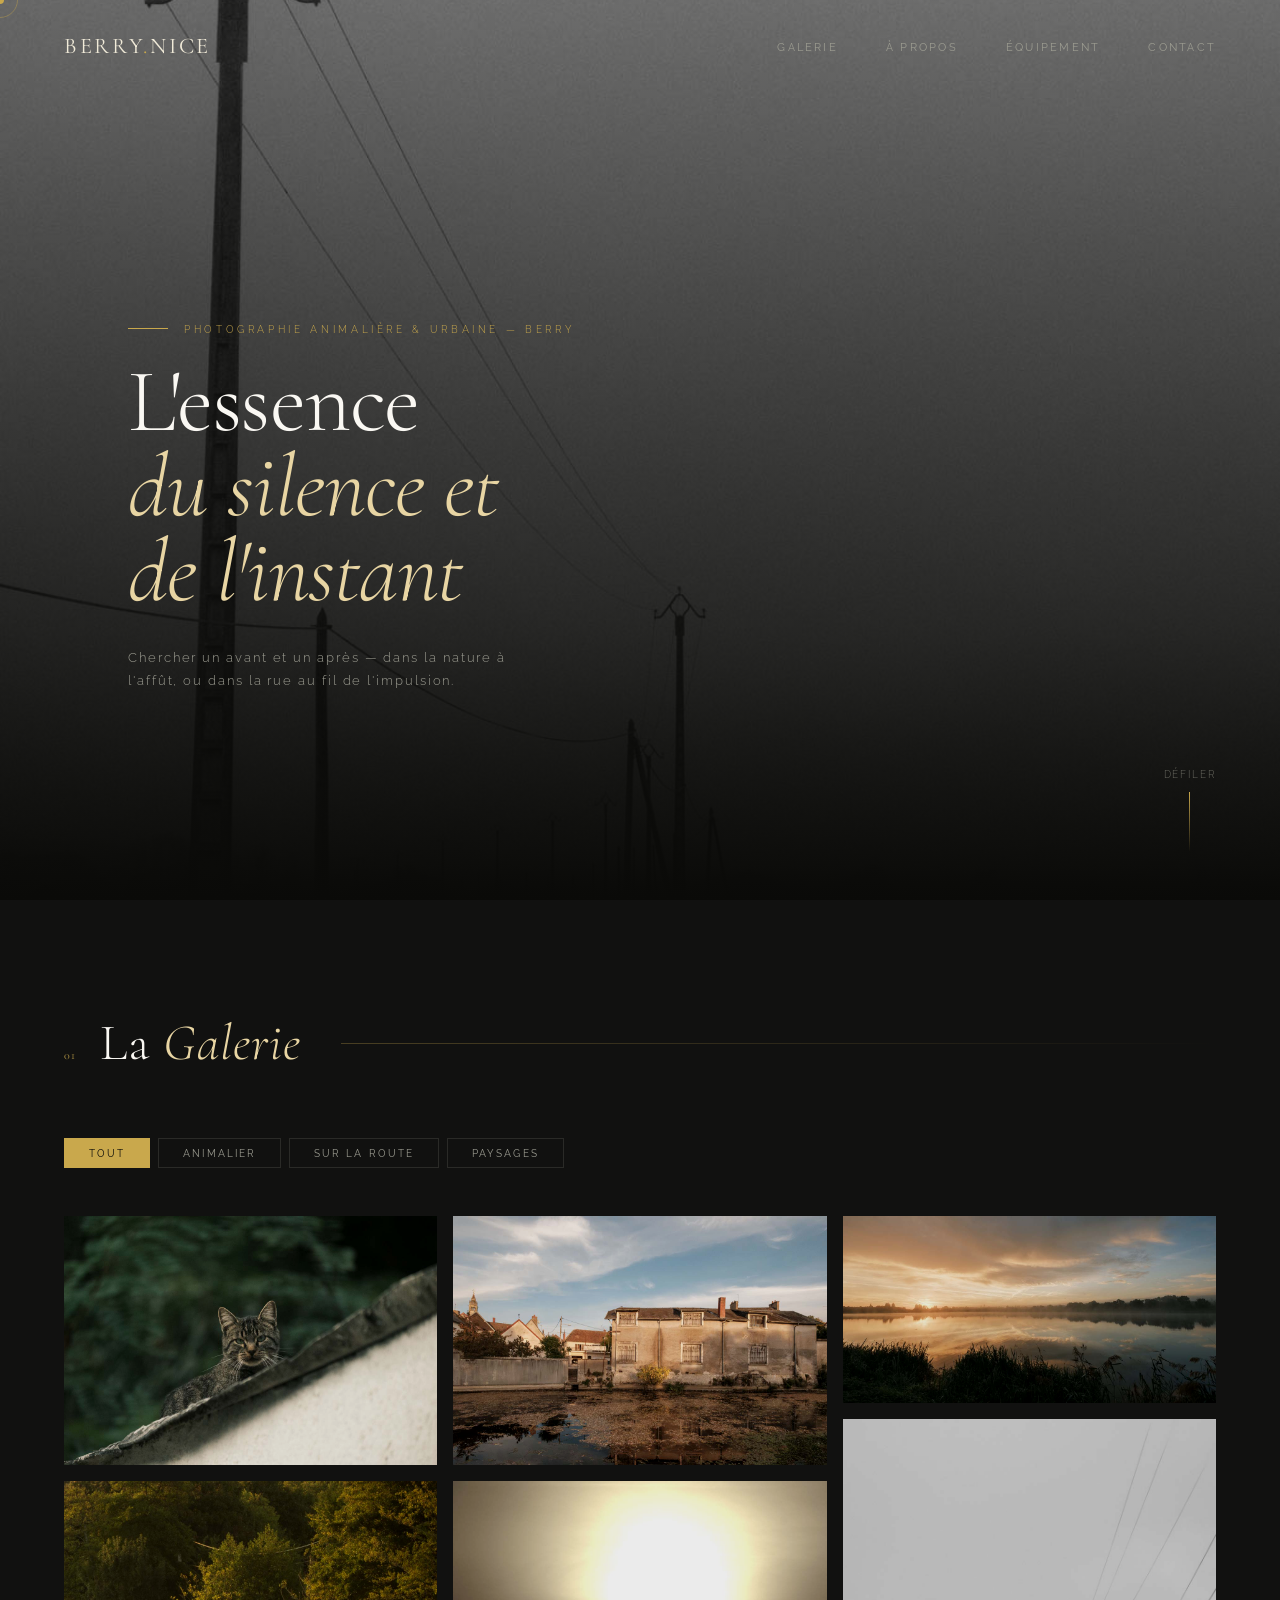
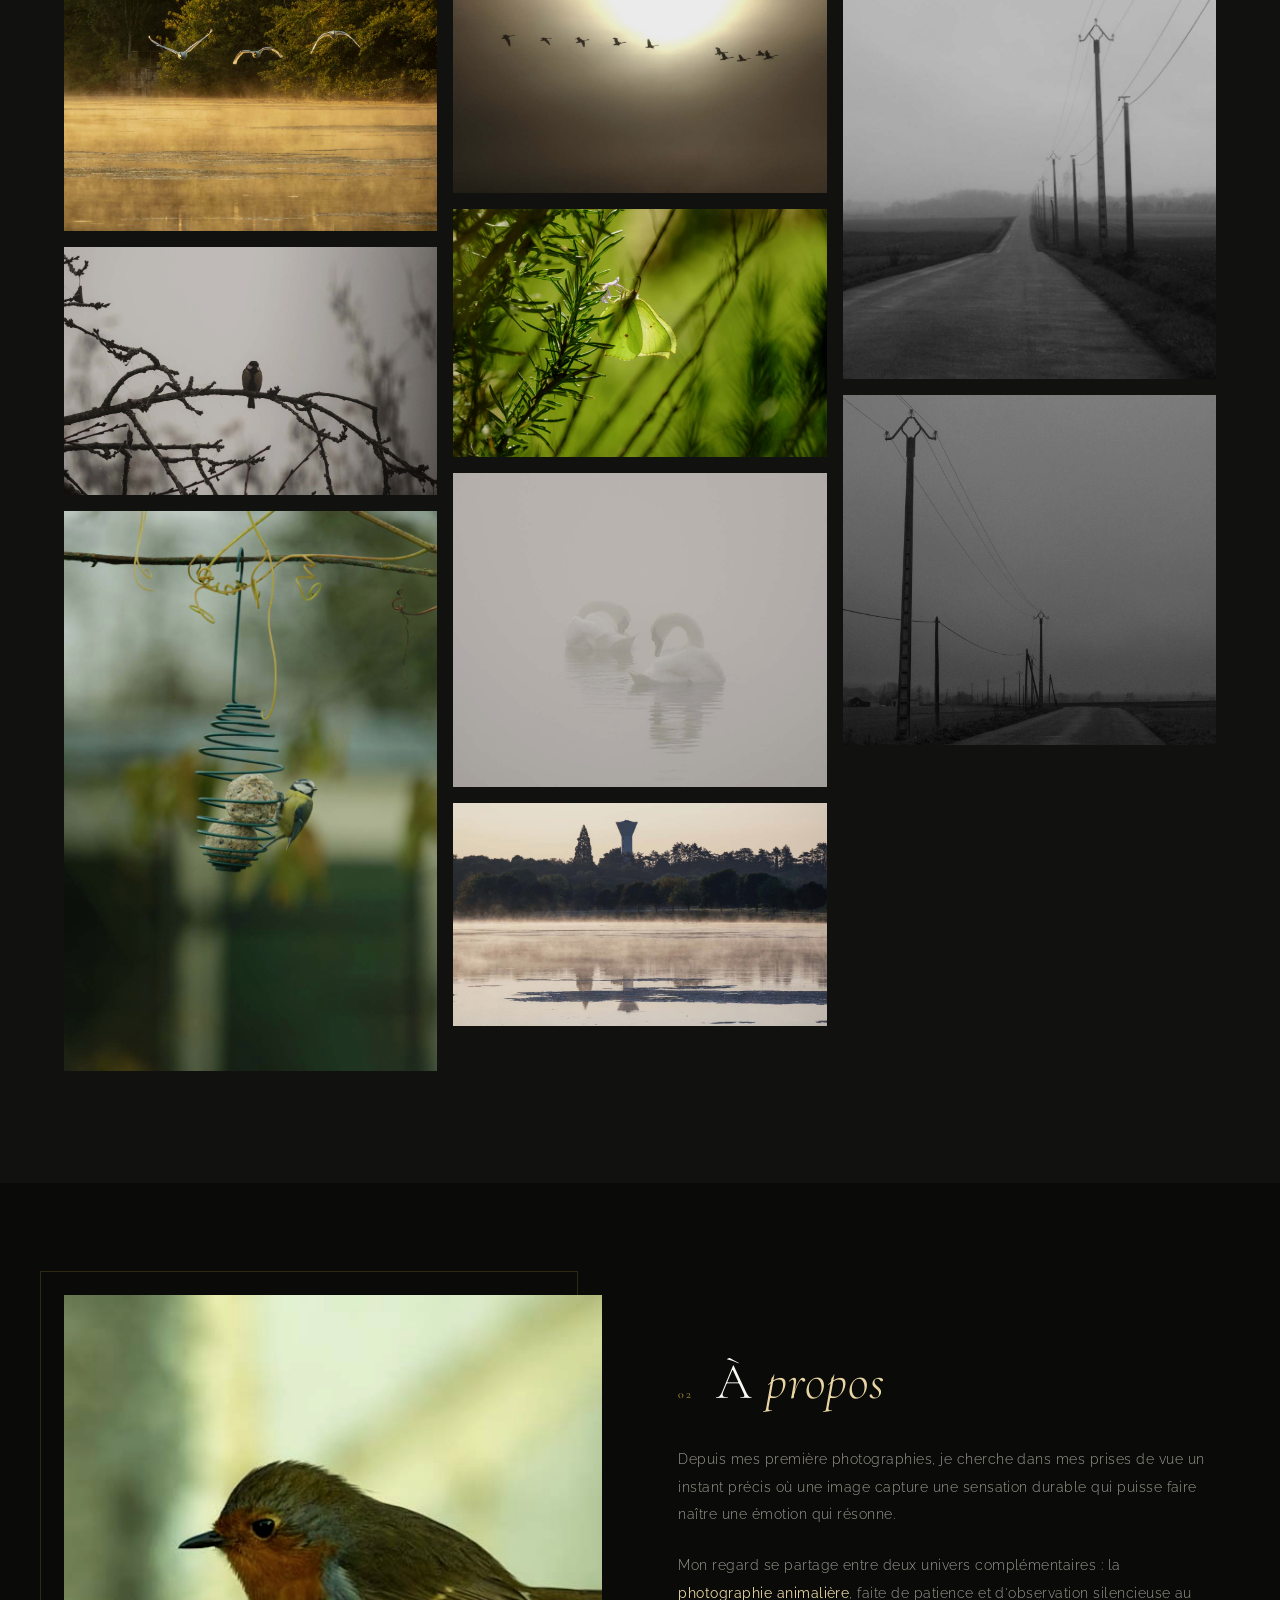
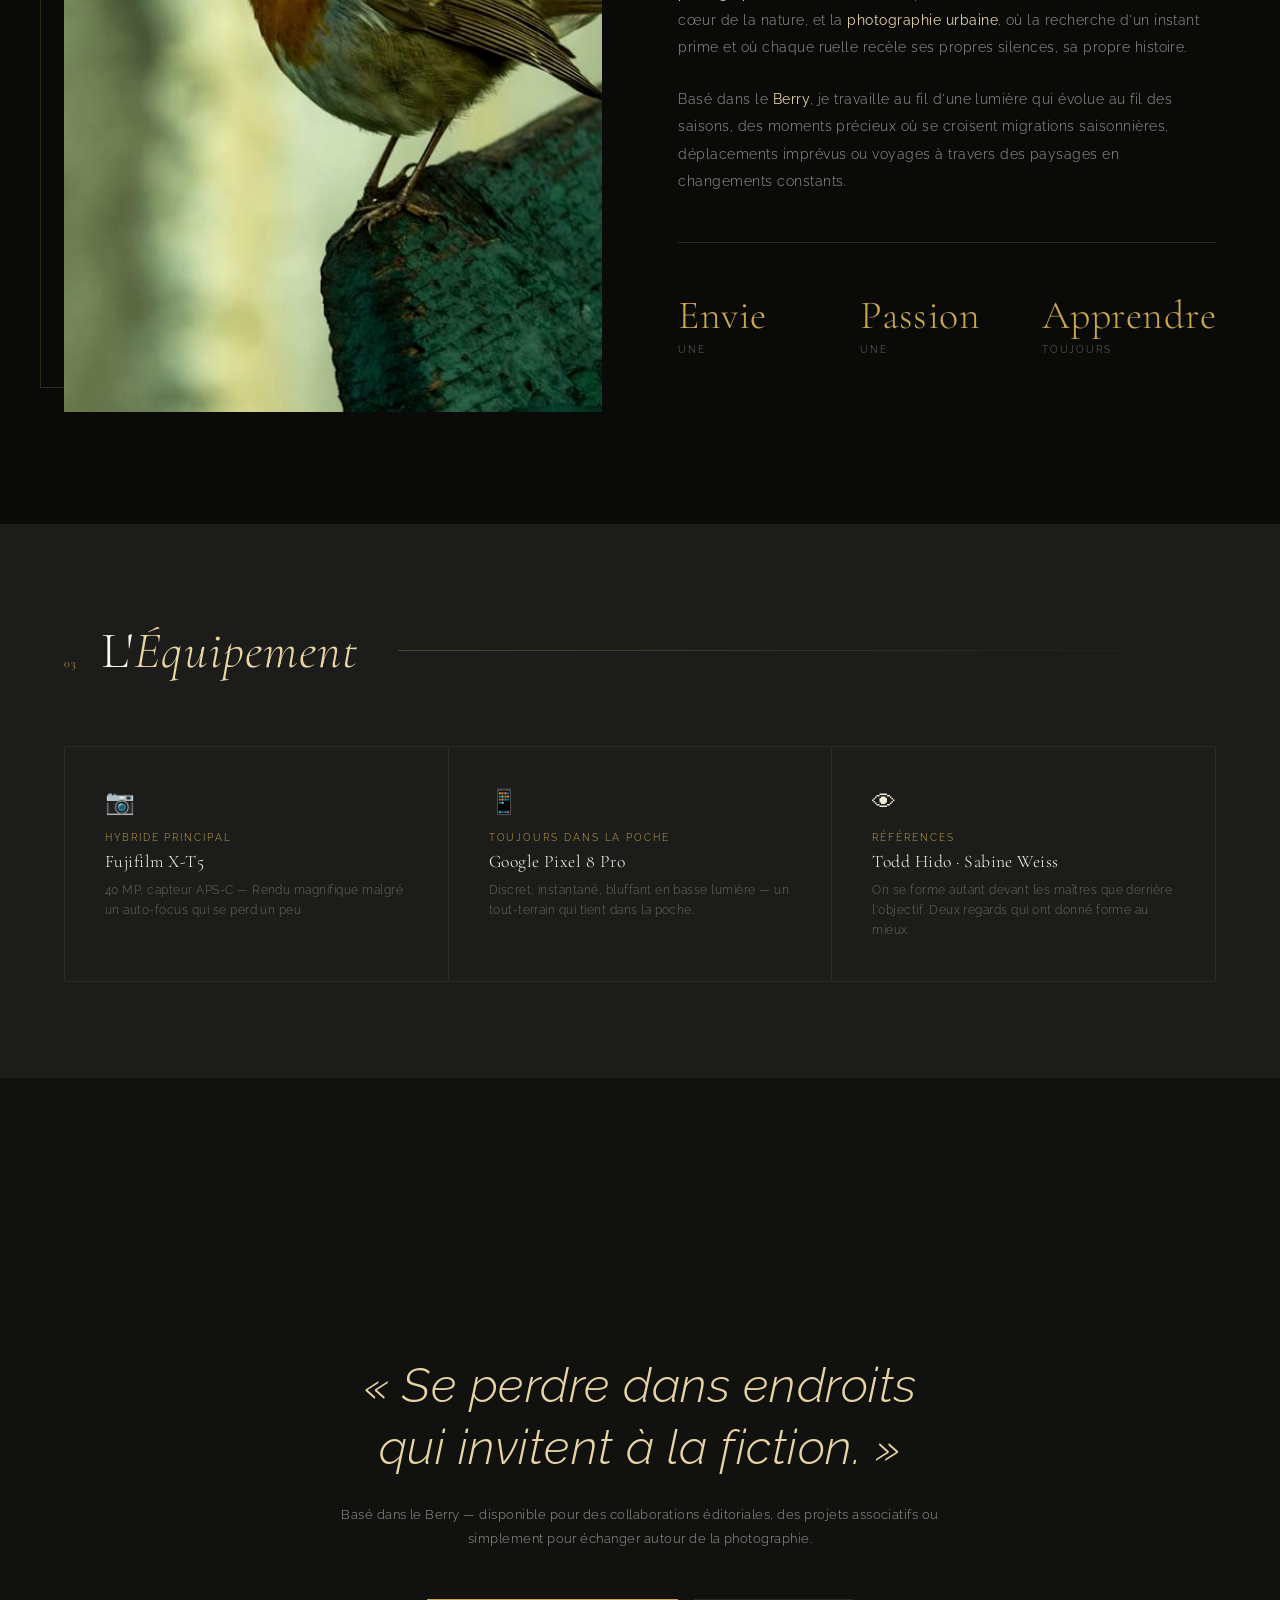
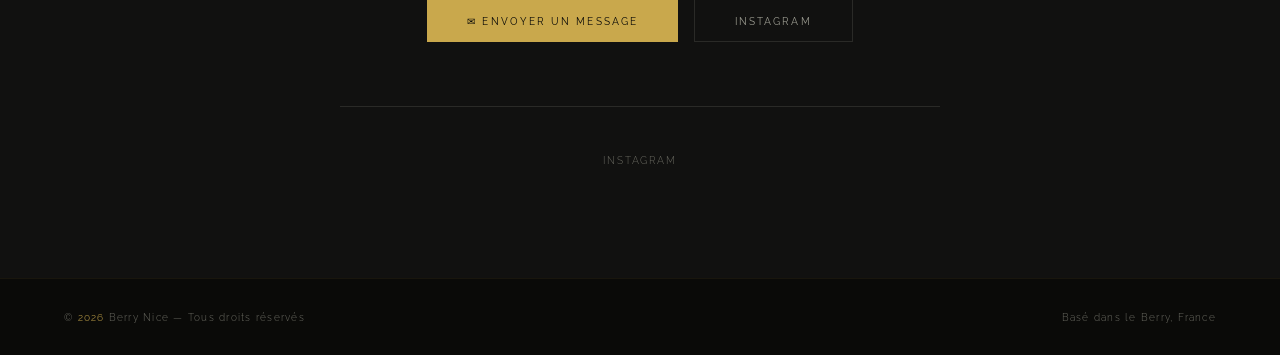
==== commit 2fd66808: "Polissage et remplacement du dernier placeholder" ====
--- a/index.html
+++ b/index.html
@@ -248,7 +248,7 @@
   <section id="apropos">
 
     <div class="about-image-wrap reveal">
-      <img src="https://images.unsplash.com/photo-1765915968433-86d4d13ae1a1?w=800&q=85"
+      <img src="images/portfolio/Robin.jpeg"
            alt="Berry Nice, photographe" />
     </div>
 
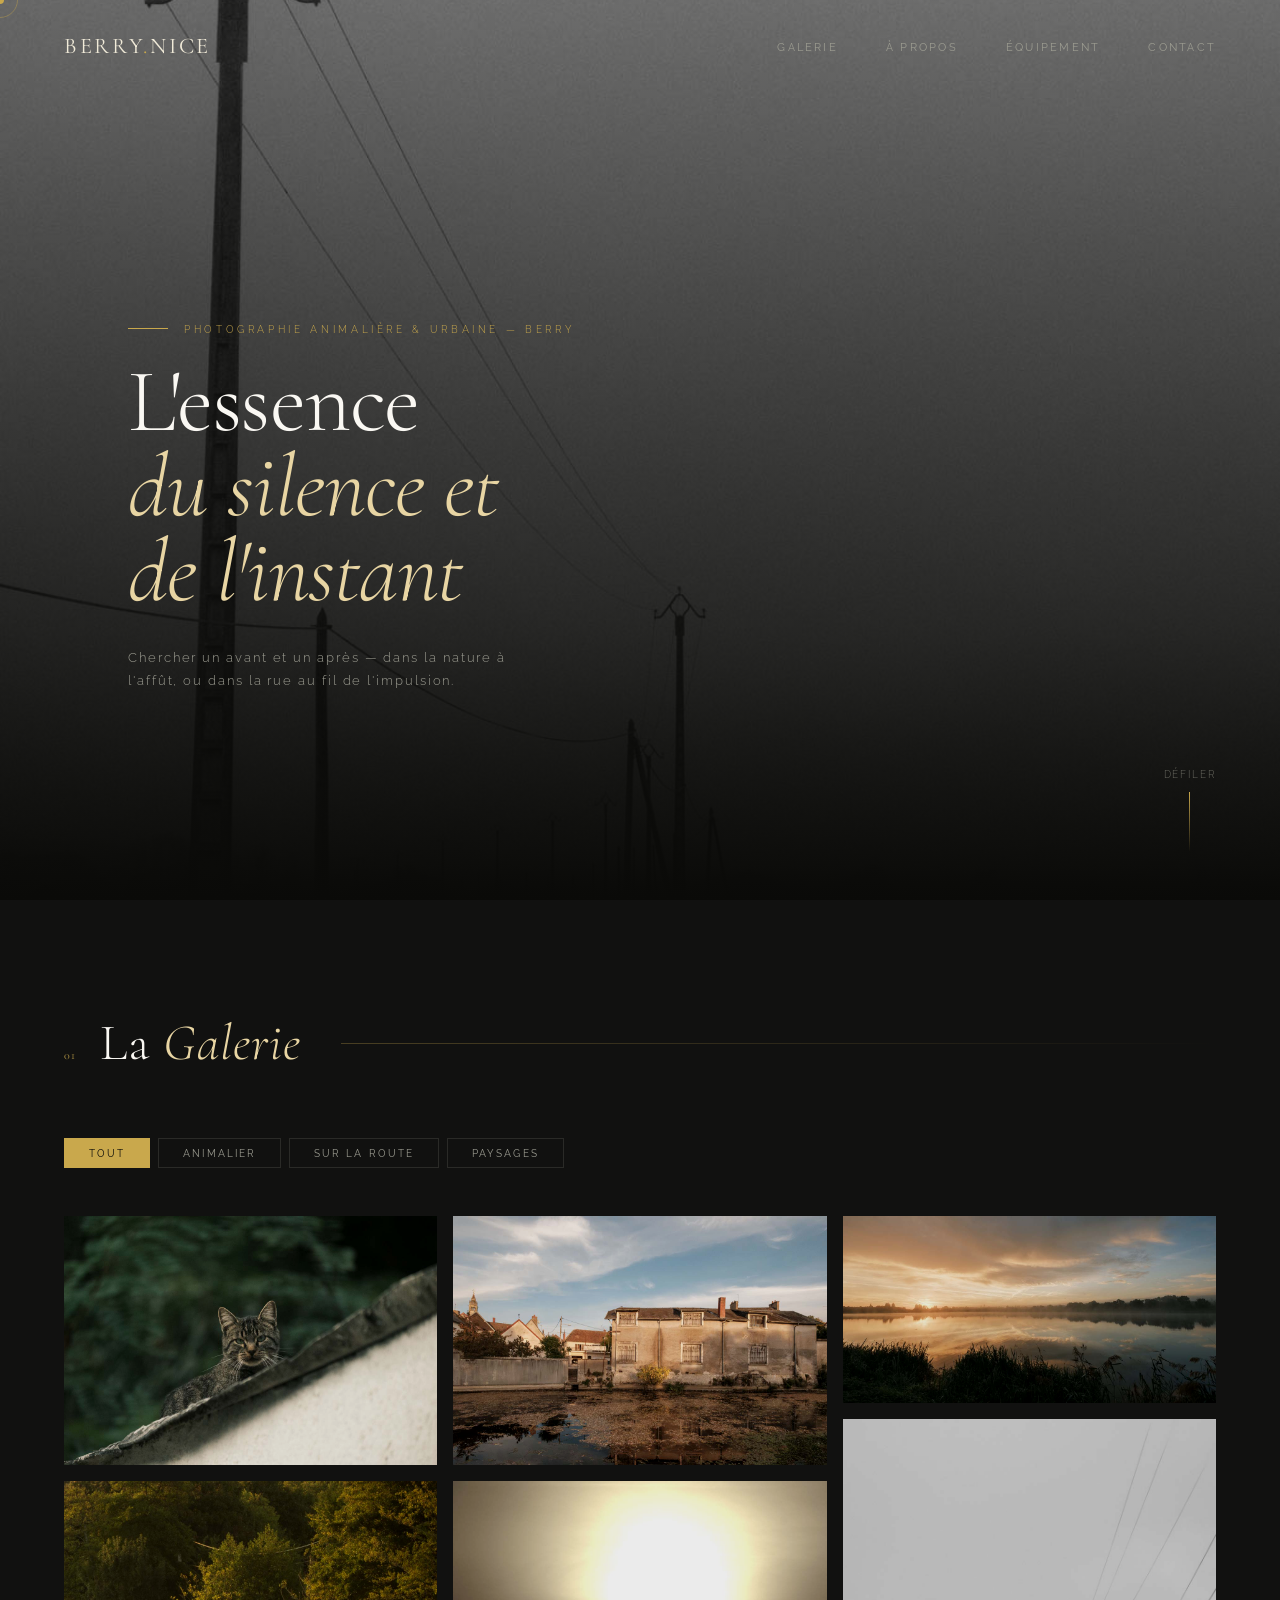
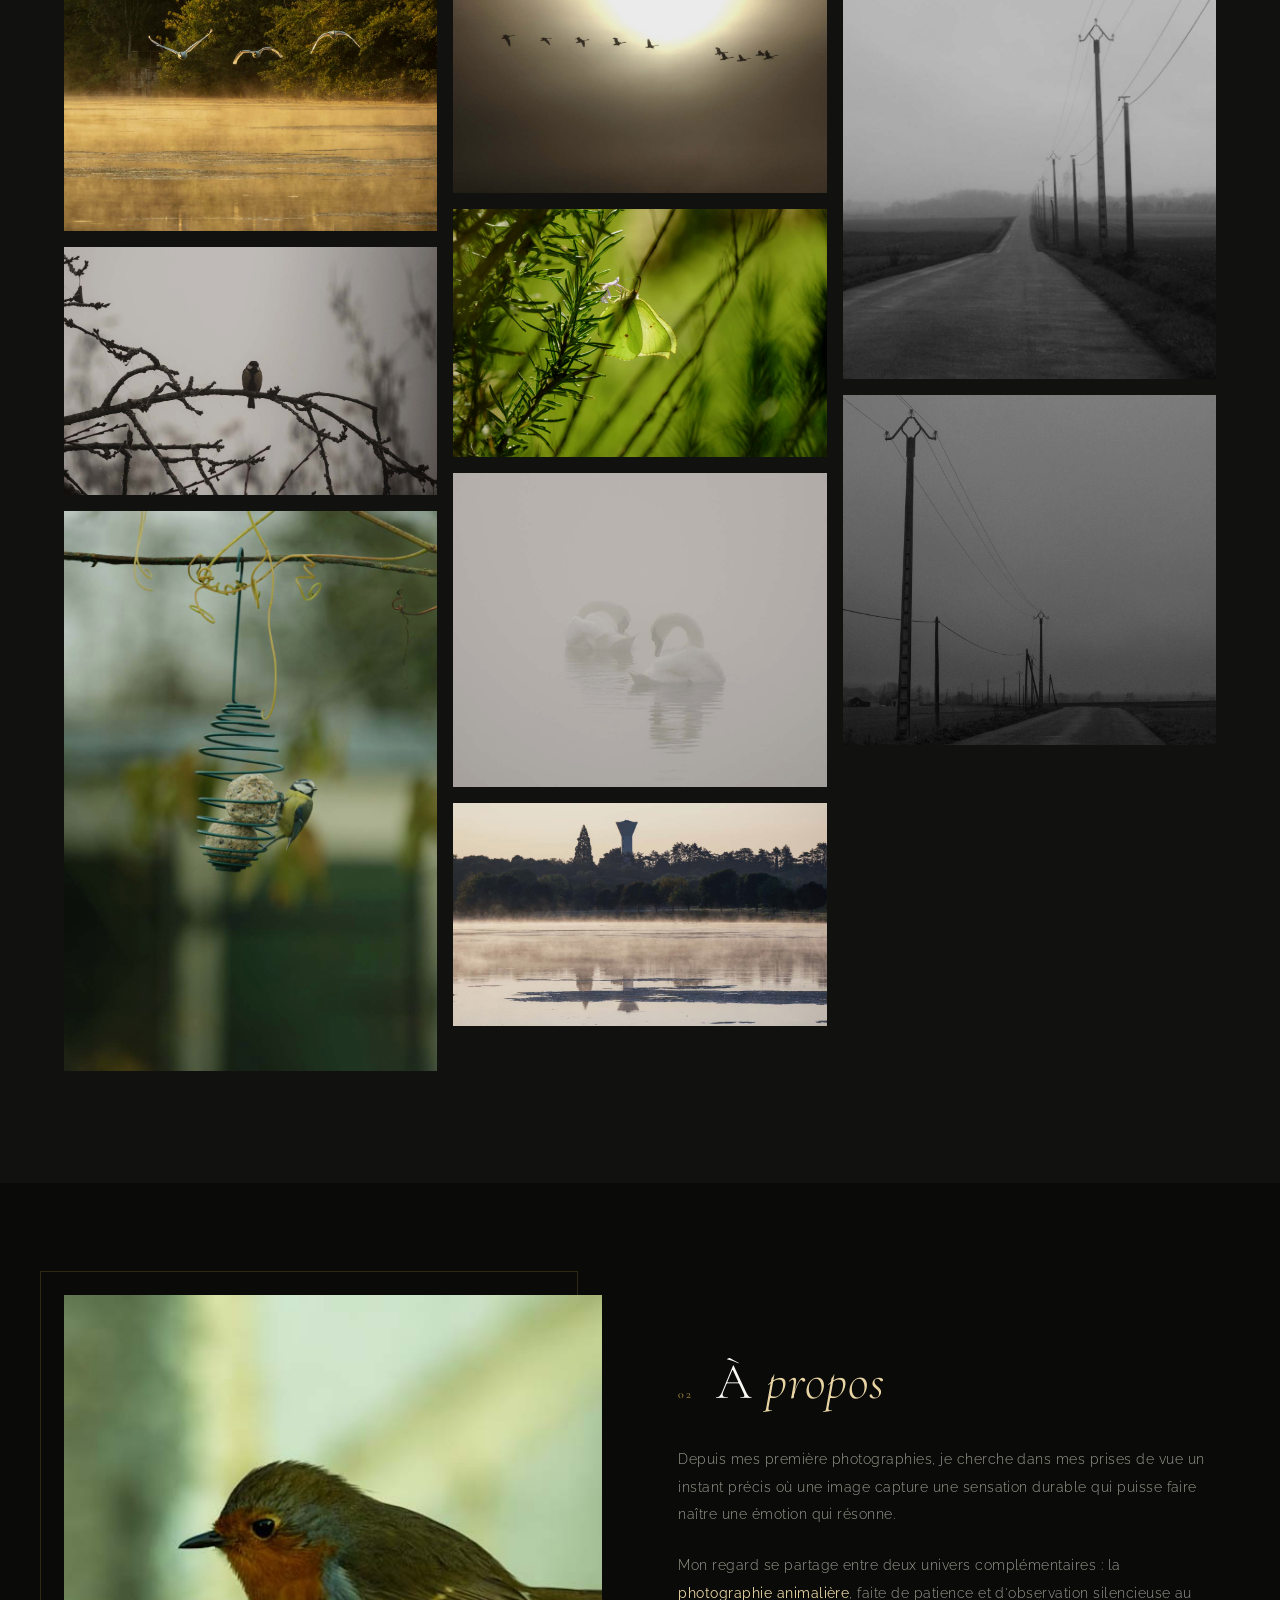
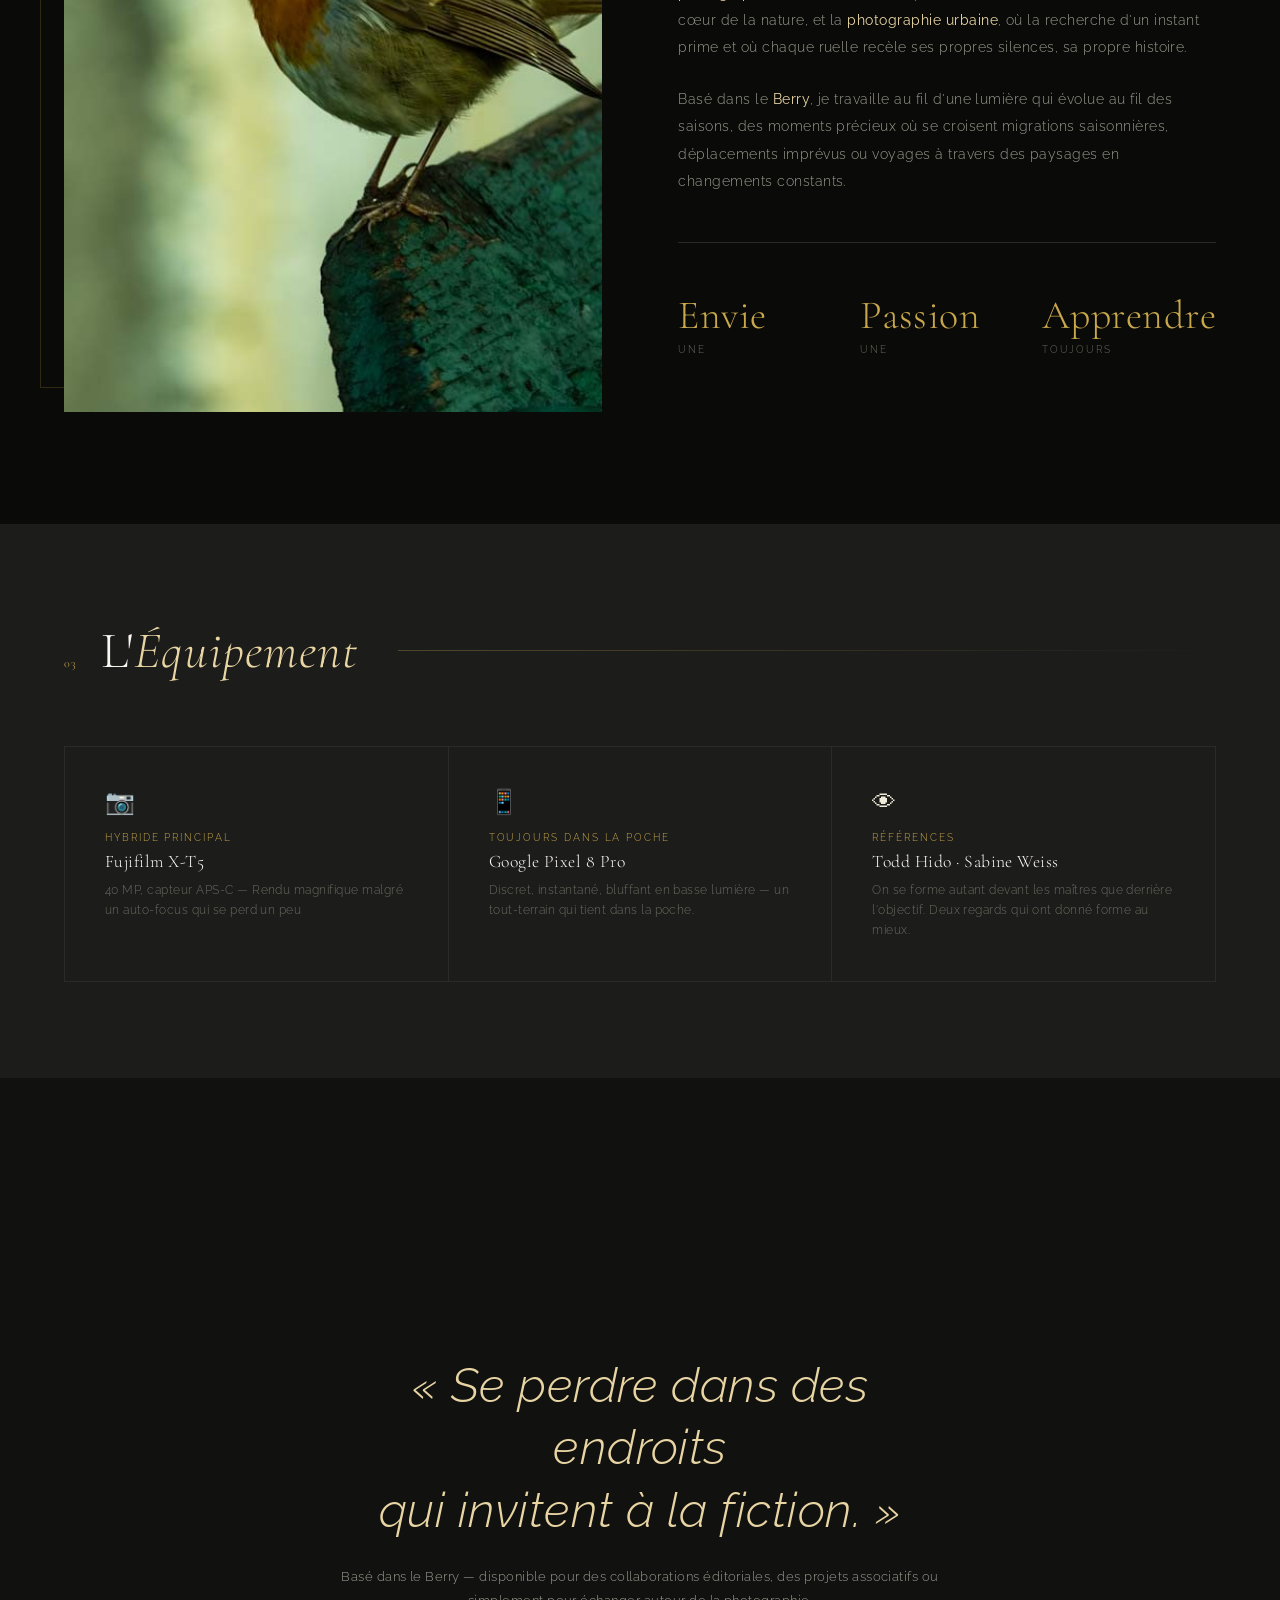
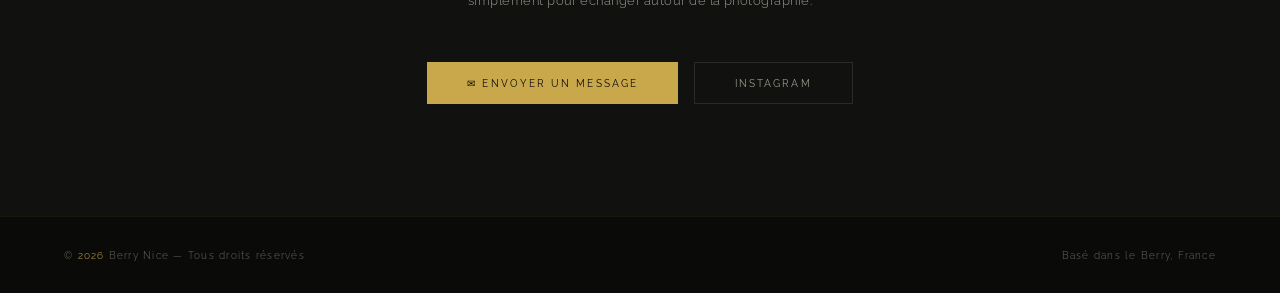
==== commit 8c52f952: "Delete duplicate SN link / rework lightbox" ====
--- a/index.html
+++ b/index.html
@@ -6,7 +6,13 @@
   <title>Berry Nice — Photographie Animalière & Urbaine</title>
   <meta name="description" content="Portfolio de photographie animalière et urbaine basé dans le Berry. Capturer l'essence du silence et des moments spontanés dans la nature et la ville." />
 
-  <link rel="preconnect" href="https://fonts.googleapis.com" />
+  <meta property="og:title"       content="Berry Nice — Photographie Animalière &amp; Urbaine" />
+  <meta property="og:description" content="Portfolio de photographie animalière et urbaine basé dans le Berry." />
+  <meta property="og:image"       content="images/portfolio/dscf6337.jpg" />
+  <meta property="og:type"        content="website" />
+  <link rel="icon" type="image/svg+xml" href="data:image/svg+xml,<svg xmlns='http://www.w3.org/2000/svg' viewBox='0 0 100 100'><circle cx='50' cy='50' r='45' fill='%23c9a84c'/><circle cx='50' cy='50' r='20' fill='none' stroke='%230a0a08' stroke-width='8'/></svg>" />
+
+    <link rel="preconnect" href="https://fonts.googleapis.com" />
   <link rel="preconnect" href="https://fonts.gstatic.com" crossorigin />
   <link href="https://fonts.googleapis.com/css2?family=Cormorant+Garamond:ital,wght@0,300;0,400;0,600;1,300;1,400&family=Raleway:wght@200;300;400;500&display=swap" rel="stylesheet" />
   <link rel="stylesheet" href="style.css" />
@@ -34,7 +40,7 @@
       <li><a href="#contact">Contact</a></li>
     </ul>
 
-    <button class="hamburger" id="hamburger" aria-label="Ouvrir le menu">
+    <button class="hamburger" id="hamburger" aria-label="Ouvrir le menu" aria-expanded="false" aria-controls="navLinks">
       <span></span>
       <span></span>
       <span></span>
@@ -88,25 +94,29 @@
       <button class="filter-btn active" data-filter="all">Tout</button>
       <button class="filter-btn"        data-filter="animalier">Animalier</button>
       <button class="filter-btn"        data-filter="route">Sur la route</button>
-       <button class="filter-btn"        data-filter="paysages">Paysages</button>
+      <button class="filter-btn"        data-filter="paysages">Paysages</button>
     </div>
 
     <div class="gallery-grid reveal">
 
       <div class="gallery-item" data-cat="animalier">
-        <img src="images/portfolio/_dsf5564.jpg"
-             alt="Chat curieux" loading="lazy" />
+        <img class="blur-up"
+                  src="[data-uri]"
+                  data-src="images/portfolio/_dsf5564.jpg"
+                  alt="Chat curieux" loading="lazy" />
         <div class="gallery-overlay">
           <div class="gallery-caption">
             <h3>Chat curieux</h3>
-            <p>Animalier · Jardin communaux</p>
+            <p>Animalier · Jardins communaux</p>
           </div>
         </div>
       </div>
 
       <div class="gallery-item" data-cat="paysages">
-        <img src="images/portfolio/_dsf5524.jpg"
-             alt="Aube sur l'étang communal" loading="lazy" />
+        <img class="blur-up"
+                  src="[data-uri]"
+                  data-src="images/portfolio/_dsf5524.jpg"
+                  alt="Aube sur l'étang communal" loading="lazy" />
         <div class="gallery-overlay">
           <div class="gallery-caption">
             <h3>Aube dorée</h3>
@@ -116,8 +126,10 @@
       </div>
 
       <div class="gallery-item" data-cat="animalier">
-        <img src="images/portfolio/_dsf6623.jpg"
-             alt="Oiseau solitaire" loading="lazy" />
+        <img class="blur-up"
+                  src="[data-uri]"
+                  data-src="images/portfolio/_dsf6623.jpg"
+                  alt="Oiseau solitaire" loading="lazy" />
         <div class="gallery-overlay">
           <div class="gallery-caption">
             <h3>Petit oiseau solitaire en hiver</h3>
@@ -127,8 +139,10 @@
       </div>
 
       <div class="gallery-item" data-cat="animalier">
-        <img src="images/portfolio/_dsf6703.jpg"
-             alt="Mésange à la mangeoire" loading="lazy" />
+        <img class="blur-up"
+                  src="[data-uri]"
+                  data-src="images/portfolio/_dsf6703.jpg"
+                  alt="Mésange à la mangeoire" loading="lazy" />
         <div class="gallery-overlay">
           <div class="gallery-caption">
             <h3>Petite mésange vigilante</h3>
@@ -137,20 +151,24 @@
         </div>
       </div>
 
-      <div class="gallery-item" data-cat="Route">
-        <img src="images/portfolio/_dsf5933.jpg"
-             alt="Chateauneuf-sur-cher" loading="lazy" />
-        <div class="gallery-overlay">
-          <div class="gallery-caption">
-            <h3>Canal du cher</h3>
-            <p>Route · Chateauneuf-sur-cher</p>
-          </div>
-        </div>
-      </div>
-
-      <div class="gallery-item" data-cat="animalier">
-        <img src="images/portfolio/_dsf5576.jpg"
-             alt="Vol migratoire" loading="lazy" />
+      <div class="gallery-item" data-cat="route">
+        <img class="blur-up"
+                  src="[data-uri]"
+                  data-src="images/portfolio/_dsf5933.jpg"
+                  alt="Chateauneuf-sur-cher" loading="lazy" />
+        <div class="gallery-overlay">
+          <div class="gallery-caption">
+            <h3>Canal du Cher</h3>
+            <p>Sur la route · Châteauneuf-sur-Cher</p>
+          </div>
+        </div>
+      </div>
+
+      <div class="gallery-item" data-cat="animalier">
+        <img class="blur-up"
+                  src="[data-uri]"
+                  data-src="images/portfolio/_dsf5576.jpg"
+                  alt="Vol migratoire" loading="lazy" />
         <div class="gallery-overlay">
           <div class="gallery-caption">
             <h3>Ciel d'hiver et migration</h3>
@@ -160,73 +178,86 @@
       </div>
 
       <div class="gallery-item" data-cat="animalier">
-        <img src="images/portfolio/_dsf5693.jpg"
-             alt="Papillon et romarin" loading="lazy" />
+        <img class="blur-up"
+                  src="[data-uri]"
+                  data-src="images/portfolio/_dsf5693.jpg"
+                  alt="Papillon et romarin" loading="lazy" />
         <div class="gallery-overlay">
           <div class="gallery-caption">
             <h3>Papillon et romarin</h3>
-            <p>Animalier · Jardin au Printemps</p>
-          </div>
-        </div>
-      </div>
-
-      <div class="gallery-item" data-cat="animalier">
-        <img src="images/portfolio/_dsf5622.jpg"
-             alt="Couple de cygne en hiver" loading="lazy" />
-        <div class="gallery-overlay">
-          <div class="gallery-caption">
-            <h3>Couple de cygne en hiver</h3>
-            <p>Animalier · Etang communal</p>
+            <p>Animalier · Jardin au printemps</p>
+          </div>
+        </div>
+      </div>
+
+      <div class="gallery-item" data-cat="animalier">
+        <img class="blur-up"
+                  src="[data-uri]"
+                  data-src="images/portfolio/_dsf5622.jpg"
+                  alt="Couple de cygnes en hiver" loading="lazy" />
+        <div class="gallery-overlay">
+          <div class="gallery-caption">
+            <h3>Couple de cygnes en hiver</h3>
+            <p>Animalier · Étang communal</p>
           </div>
         </div>
       </div>
 
       <div class="gallery-item" data-cat="paysages">
-        <img src="images/portfolio/_dsf5519.jpg"
-             alt="Etang à l'aurore" loading="lazy" />
-        <div class="gallery-overlay">
-          <div class="gallery-caption">
-            <h3>Etang à l'aurore</h3>
+        <img class="blur-up"
+                  src="[data-uri]"
+                  data-src="images/portfolio/_dsf5519.jpg"
+                  alt="Étang à l'aurore" loading="lazy" />
+        <div class="gallery-overlay">
+          <div class="gallery-caption">
+            <h3>Étang à l'aurore</h3>
             <p>Paysages · Berry</p>
           </div>
         </div>
       </div>
 
       <div class="gallery-item" data-cat="paysages">
-        <img src="images/portfolio/_dsf5731.jpg"
-             alt="Landes en fleur" loading="lazy" />
-        <div class="gallery-overlay">
-          <div class="gallery-caption">
-            <h3>Etang au petit matin</h3>
+        <img class="blur-up"
+                  src="[data-uri]"
+                  data-src="images/portfolio/_dsf5731.jpg"
+                  alt="Étang au petit matin" loading="lazy" />
+        <div class="gallery-overlay">
+          <div class="gallery-caption">
+            <h3>Étang au petit matin</h3>
             <p>Paysages · Berry</p>
           </div>
         </div>
       </div>
 
       <div class="gallery-item" data-cat="route">
-        <img src="images/portfolio/dscf6349.jpg"
-             alt="Route déserte" loading="lazy" />
+        <img class="blur-up"
+                  src="[data-uri]"
+                  data-src="images/portfolio/dscf6349.jpg"
+                  alt="Route déserte" loading="lazy" />
         <div class="gallery-overlay">
           <div class="gallery-caption">
             <h3>Voyage électrique</h3>
-            <p>Route · Indre</p>
-          </div>
-        </div>
-      </div>
-      
-          <div class="gallery-item" data-cat="route">
-        <img src="images/portfolio/dscf6337.jpg"
-             alt="Route et brouillard" loading="lazy" />
+            <p>Sur la route · Indre</p>
+          </div>
+        </div>
+      </div>
+
+      <div class="gallery-item" data-cat="route">
+        <img class="blur-up"
+                  src="[data-uri]"
+                  data-src="images/portfolio/dscf6337.jpg"
+                  alt="Route et brouillard" loading="lazy" />
         <div class="gallery-overlay">
           <div class="gallery-caption">
             <h3>Voyage d'hiver</h3>
-            <p>Route · Berry</p>
-          </div>
-        </div>
-      </div>
+            <p>Sur la route · Berry</p>
+          </div>
+        </div>
+      </div>
+
       <!-- ─ Modèle pour ajouter une photo ─────────────────────────
       <div class="gallery-item" data-cat="animalier">
-        <img src="images/ma-photo.jpg" alt="Description de la photo" loading="lazy" />
+        <img src="images/portfolio/ma-photo.jpg" alt="Description de la photo" loading="lazy" />
         <div class="gallery-overlay">
           <div class="gallery-caption">
             <h3>Titre de la photo</h3>
@@ -236,6 +267,7 @@
       </div>
       ──────────────────────────────────────────────────────────── -->
 
+
     </div><!-- fin .gallery-grid -->
 
   </section>
@@ -248,8 +280,11 @@
   <section id="apropos">
 
     <div class="about-image-wrap reveal">
-      <img src="images/portfolio/Robin.jpeg"
-           alt="Berry Nice, photographe" />
+      <img class="blur-up"
+           src="[data-uri]"
+           data-src="images/portfolio/Robin.jpeg"
+           alt="Berry Nice, photographe"
+           loading="lazy" />
     </div>
 
     <div class="about-text">
@@ -352,7 +387,7 @@
       </div>
 
       <p class="contact-tagline reveal">
-        « Se perdre dans endroits<br>qui invitent à la fiction. »
+        « Se perdre dans des endroits<br>qui invitent à la fiction. »
       </p>
 
       <p class="contact-text reveal">
@@ -366,10 +401,6 @@
         <a href="https://www.instagram.com/berrynice.bookphoto/" target="_blank" rel="noopener" class="btn btn-outline">Instagram</a>
       </div>
 
-      <div class="social-links reveal">
-        <a href="https://www.instagram.com/berrynice.bookphoto/" target="_blank" rel="noopener">Instagram</a>
-      </div>
-
     </div>
   </section>
 
@@ -386,12 +417,24 @@
   <!-- ═══════════════════════════════════════════════════════════
        LIGHTBOX (visionneuse plein écran — gérée par script.js)
   ═══════════════════════════════════════════════════════════ -->
-  <div class="lightbox" id="lightbox">
+  <div class="lightbox" id="lightbox" role="dialog" aria-modal="true" aria-label="Visionneuse de photos">
     <button class="lightbox-close" id="lightboxClose">✕</button>
+
+    <button class="lightbox-fullscreen" id="lightboxFullscreen" aria-label="Plein écran">
+      <svg viewBox="0 0 24 24" fill="none" stroke="currentColor" stroke-width="2" stroke-linecap="round" stroke-linejoin="round">
+        <path d="M8 3H5a2 2 0 0 0-2 2v3"/>
+        <path d="M21 8V5a2 2 0 0 0-2-2h-3"/>
+        <path d="M3 16v3a2 2 0 0 0 2 2h3"/>
+        <path d="M16 21h3a2 2 0 0 0 2-2v-3"/>
+      </svg>
+    </button>
+
     <button class="lightbox-nav lightbox-prev" id="lightboxPrev">‹</button>
     <img src="" alt="" id="lightboxImg" />
     <button class="lightbox-nav lightbox-next" id="lightboxNext">›</button>
+
     <div class="lightbox-info">
+      <div class="lightbox-counter" id="lightboxCounter">1 / 11</div>
       <h3 id="lightboxTitle"></h3>
       <p  id="lightboxCat"></p>
     </div>
--- a/style.css
+++ b/style.css
@@ -150,7 +150,7 @@
 /* Logo */
 .nav-logo {
   font-family:   var(--font-serif);
-  font-size:     1.4rem;
+  font-size:     clamp(1.4rem, 1.2vw, 1.8rem);
   font-weight:   400;
   letter-spacing: 0.12em;
   text-transform: uppercase;
@@ -171,7 +171,7 @@
 
 .nav-links a {
   position:      relative;
-  font-size:     0.7rem;
+  font-size:     clamp(0.7rem, 0.55vw, 0.9rem);
   font-weight:   400;
   letter-spacing: 0.2em;
   text-transform: uppercase;
@@ -378,7 +378,7 @@
 
 .section-num {
   font-family:   var(--font-serif);
-  font-size:     0.75rem;
+  font-size:     clamp(0.75rem, 0.6vw, 1rem);
   color:         var(--or);
   letter-spacing: 0.1em;
 }
@@ -425,7 +425,7 @@
   color:         var(--gris-clair);
   padding:       0.5rem 1.5rem;
   font-family:   var(--font-sans);
-  font-size:     0.65rem;
+  font-size:     clamp(0.65rem, 0.55vw, 0.85rem);
   letter-spacing: 0.2em;
   text-transform: uppercase;
   cursor:        pointer;
@@ -446,20 +446,36 @@
 }
 
 .gallery-item {
-  break-inside: avoid;
+  break-inside:  avoid;
   margin-bottom: 1rem;
-  position:    relative;
-  overflow:    hidden;
-  cursor:      pointer;
+  max-height:    1200px;
+  position:      relative;
+  overflow:      hidden;
+  cursor:        pointer;
+  transition:    opacity 0.4s var(--ease), transform 0.4s var(--ease),
+                 max-height 0.5s var(--ease), margin-bottom 0.5s var(--ease);
 }
 
 .gallery-item img {
   width:      100%;
-  transition: transform 0.7s var(--ease);
   filter:     brightness(0.9) contrast(1.05);
-}
-
-.gallery-item:hover img {
+  transition: filter 0.8s var(--ease), transform 0.8s var(--ease);
+}
+
+/* Blur-up : état de chargement initial */
+.gallery-item img.blur-up {
+  filter:    blur(12px) brightness(0.9) contrast(1.05);
+  transform: scale(1.06);
+}
+
+/* Blur-up : image chargée — retour à l'état normal */
+.gallery-item img.blur-up.loaded {
+  filter:    blur(0) brightness(0.9) contrast(1.05);
+  transform: scale(1);
+}
+
+/* Hover uniquement quand l'image est chargée */
+.gallery-item:hover img.loaded {
   transform: scale(1.04);
 }
 
@@ -489,26 +505,20 @@
 }
 
 .gallery-caption h3 {
-  font-size:   1.1rem;
+  font-size:   clamp(1.1rem, 1vw, 1.4rem);
   font-weight: 400;
   color:       var(--blanc);
 }
 
 .gallery-caption p {
-  font-size:     0.6rem;
+  font-size:     clamp(0.6rem, 0.5vw, 0.8rem);
   letter-spacing: 0.18em;
   text-transform: uppercase;
   color:         var(--or);
   margin-top:    0.2rem;
 }
 
-/* Photo filtrée masquée — animation fluide */
-.gallery-item {
-  transition: opacity 0.4s var(--ease), transform 0.4s var(--ease),
-              max-height 0.5s var(--ease), margin-bottom 0.5s var(--ease);
-  max-height: 1200px;
-  overflow:   hidden;
-}
+/* .gallery-item : transition et max-height fusionnées dans le bloc principal ci-dessus */
 
 .gallery-item.hidden {
   opacity:       0;
@@ -598,13 +608,107 @@
   text-align: center;
 }
 
+/* Compteur ex: "3 / 11" */
+.lightbox-counter {
+  font-size:     clamp(0.55rem, 0.45vw, 0.65rem);
+  letter-spacing: 0.35em;
+  color:         var(--gris);
+  font-family:   var(--font-sans);
+  font-weight:   300;
+  margin-bottom: 0.6rem;
+  white-space:   nowrap;
+}
+
+/* Bouton plein écran */
+.lightbox-fullscreen {
+  position:   absolute;
+  top:        1.9rem;
+  right:      5rem;
+  background: rgba(0, 0, 0, 0.35);
+  border:     1px solid rgba(255, 255, 255, 0.1);
+  color:      var(--gris-clair);
+  width:      2.4rem;
+  height:     2.4rem;
+  border-radius: 2px;
+  cursor:     pointer;
+  display:    flex;
+  align-items:   center;
+  justify-content: center;
+  transition: color 0.3s, border-color 0.3s, background 0.3s;
+  z-index:    10;
+}
+
+.lightbox-fullscreen:hover {
+  color:        var(--or);
+  border-color: var(--or);
+  background:   rgba(201, 168, 76, 0.08);
+}
+
+.lightbox-fullscreen svg {
+  width:  1rem;
+  height: 1rem;
+}
+
+/* Fondu lors du changement de photo */
+#lightboxImg {
+  transition: opacity 0.25s ease;
+}
+
+/* ── SHIMMER + BLUR-UP (portrait À propos) ─────────────────── */
+
+/* Fond placeholder sombre pendant le chargement */
+.gallery-item,
+.about-image-wrap {
+  background: var(--fumee);
+}
+
+/* Animation shimmer — s'arrête quand img reçoit .loaded */
+.gallery-item:not(:has(img.loaded))::after,
+.about-image-wrap:not(:has(img.loaded))::after {
+  content:    '';
+  position:   absolute;
+  inset:      0;
+  background: linear-gradient(
+    90deg,
+    transparent       0%,
+    rgba(255,255,255,0.04) 50%,
+    transparent       100%
+  );
+  background-size: 300% 100%;
+  animation:  shimmer 1.6s ease-in-out infinite;
+  z-index:    0;
+  pointer-events: none;
+}
+
+@keyframes shimmer {
+  0%   { background-position:  150% 0; }
+  100% { background-position: -150% 0; }
+}
+
+/* Blur-up portrait about */
+.about-image-wrap img.blur-up {
+  filter:    blur(12px);
+  transform: scale(1.06);
+  transition: filter 0.9s var(--ease), transform 0.9s var(--ease);
+}
+
+.about-image-wrap img.blur-up.loaded {
+  filter:    blur(0);
+  transform: scale(1);
+}
+
+/* Masquer fullscreen sur mobile (API peu supportée) */
+@media (max-width: 900px) {
+  .lightbox-fullscreen { display: none; }
+}
+
 .lightbox-info h3 {
-  font-size: 1.3rem;
+  font-size: clamp(1.3rem, 1.1vw, 1.7rem);
   color:     var(--creme);
 }
 
 .lightbox-info p {
-  font-size:     0.65rem;
+  font-size:     clamp(0.65rem, 0.5vw, 0.85rem);
   color:         var(--or);
   letter-spacing: 0.2em;
   text-transform: uppercase;
@@ -663,7 +767,7 @@
 .about-text p {
   color:         var(--gris-clair);
   line-height:   1.9;
-  font-size:     0.9rem;
+  font-size:     clamp(0.9rem, 0.85vw, 1.1rem);
   margin-bottom: 1.5rem;
 }
 
@@ -685,14 +789,14 @@
 .stat-val {
   display:     block;
   font-family: var(--font-serif);
-  font-size:   2.5rem;
+  font-size:   clamp(2.5rem, 2.2vw, 3.5rem);
   font-weight: 300;
   color:       var(--or);
 }
 
 .stat-label {
   display:       block;
-  font-size:     0.6rem;
+  font-size:     clamp(0.6rem, 0.5vw, 0.8rem);
   letter-spacing: 0.2em;
   text-transform: uppercase;
   color:         var(--gris);
@@ -740,7 +844,7 @@
 
 .gear-cat {
   display:       block;
-  font-size:     0.6rem;
+  font-size:     clamp(0.6rem, 0.5vw, 0.8rem);
   letter-spacing: 0.2em;
   text-transform: uppercase;
   color:         var(--or);
@@ -749,13 +853,13 @@
 
 .gear-name {
   font-family:   var(--font-serif);
-  font-size:     1.1rem;
+  font-size:     clamp(1.1rem, 1vw, 1.4rem);
   color:         var(--blanc);
   margin-bottom: 0.5rem;
 }
 
 .gear-desc {
-  font-size:   0.75rem;
+  font-size:   clamp(0.75rem, 0.65vw, 0.95rem);
   color:       var(--gris);
   line-height: 1.7;
 }
@@ -792,7 +896,7 @@
 }
 
 .contact-text {
-  font-size:     0.8rem;
+  font-size:     clamp(0.8rem, 0.75vw, 1rem);
   color:         var(--gris-clair);
   line-height:   1.9;
   margin-bottom: 3rem;
@@ -812,7 +916,7 @@
   gap:            0.6rem;
   padding:        0.9rem 2.5rem;
   font-family:    var(--font-sans);
-  font-size:      0.65rem;
+  font-size:      clamp(0.65rem, 0.55vw, 0.85rem);
   font-weight:    400;
   letter-spacing: 0.2em;
   text-transform: uppercase;
@@ -855,7 +959,7 @@
 }
 
 .social-links a {
-  font-size:     0.6rem;
+  font-size:     clamp(0.6rem, 0.5vw, 0.8rem);
   letter-spacing: 0.2em;
   text-transform: uppercase;
   color:         var(--gris);
@@ -886,7 +990,7 @@
 }
 
 footer p {
-  font-size:     0.65rem;
+  font-size:     clamp(0.65rem, 0.5vw, 0.8rem);
   color:         var(--gris);
   letter-spacing: 0.12em;
 }
@@ -933,10 +1037,6 @@
   transition: none;
 }
 
-
-/* ───────────────────────────────────────────────────────────────
-   14. RESPONSIVE
-─────────────────────────────────────────────────────────────── */
 
 /* ───────────────────────────────────────────────────────────────
    14. RESPONSIVE
@@ -1154,6 +1254,12 @@
   }
 }
 
+/* ── Appareils tactiles : curseur custom inutile ─────────────── */
+@media (pointer: coarse) {
+  .cursor,
+  .cursor-ring { display: none; }
+}
+
 /* ── Accessibilité : respecter les préférences de mouvement ──── */
 @media (prefers-reduced-motion: reduce) {
   *,
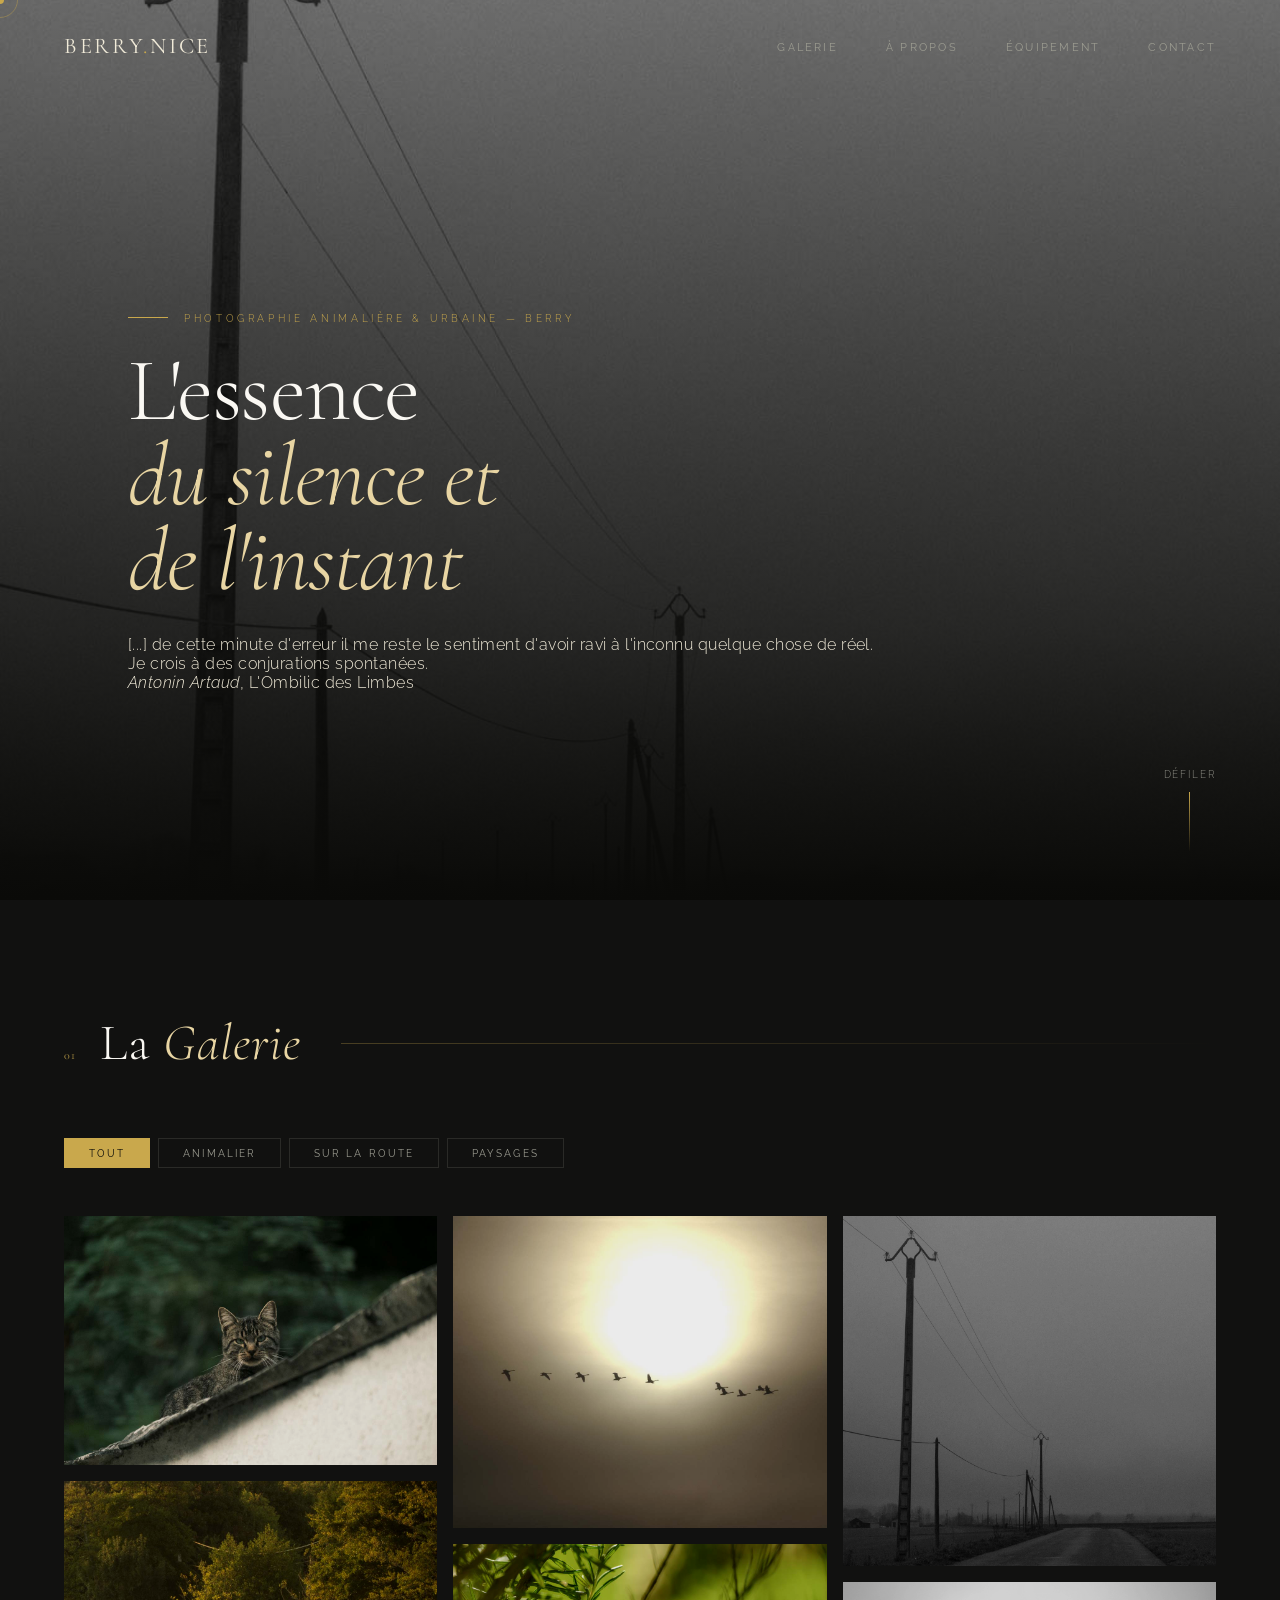
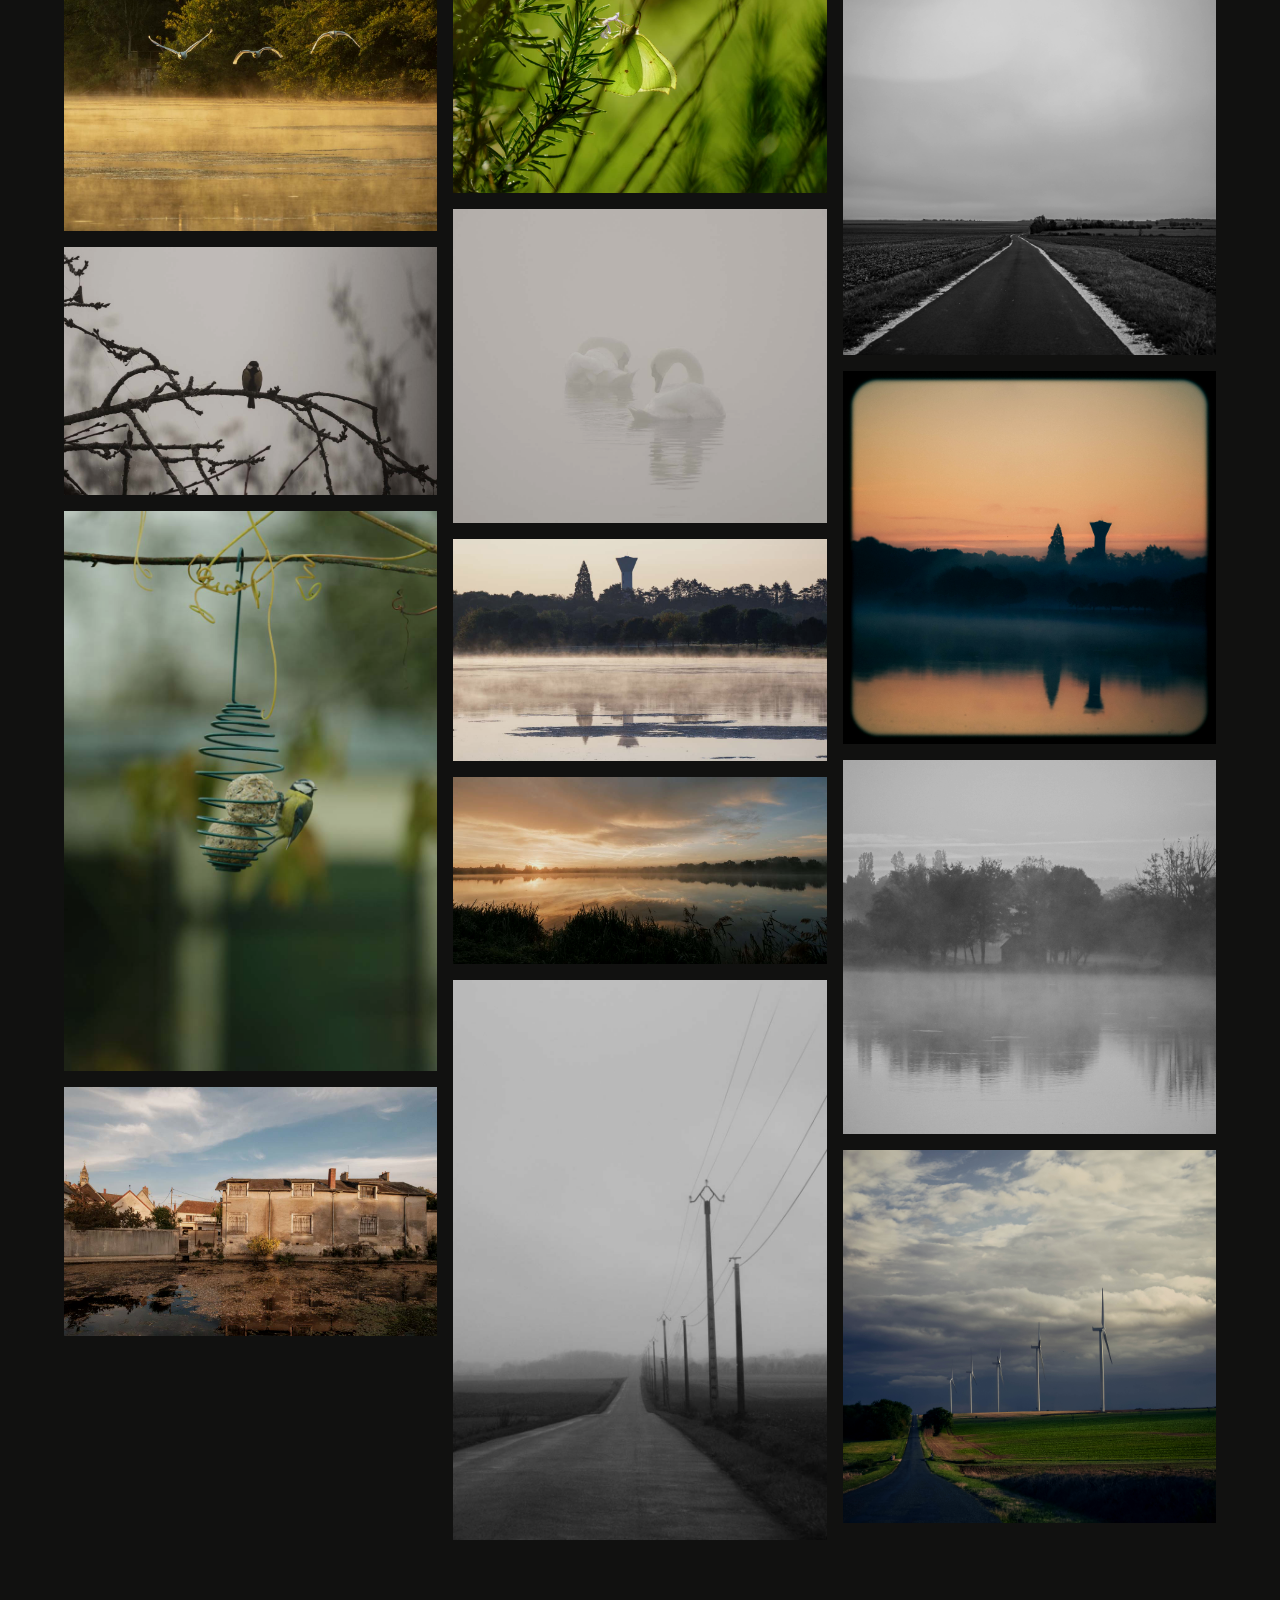
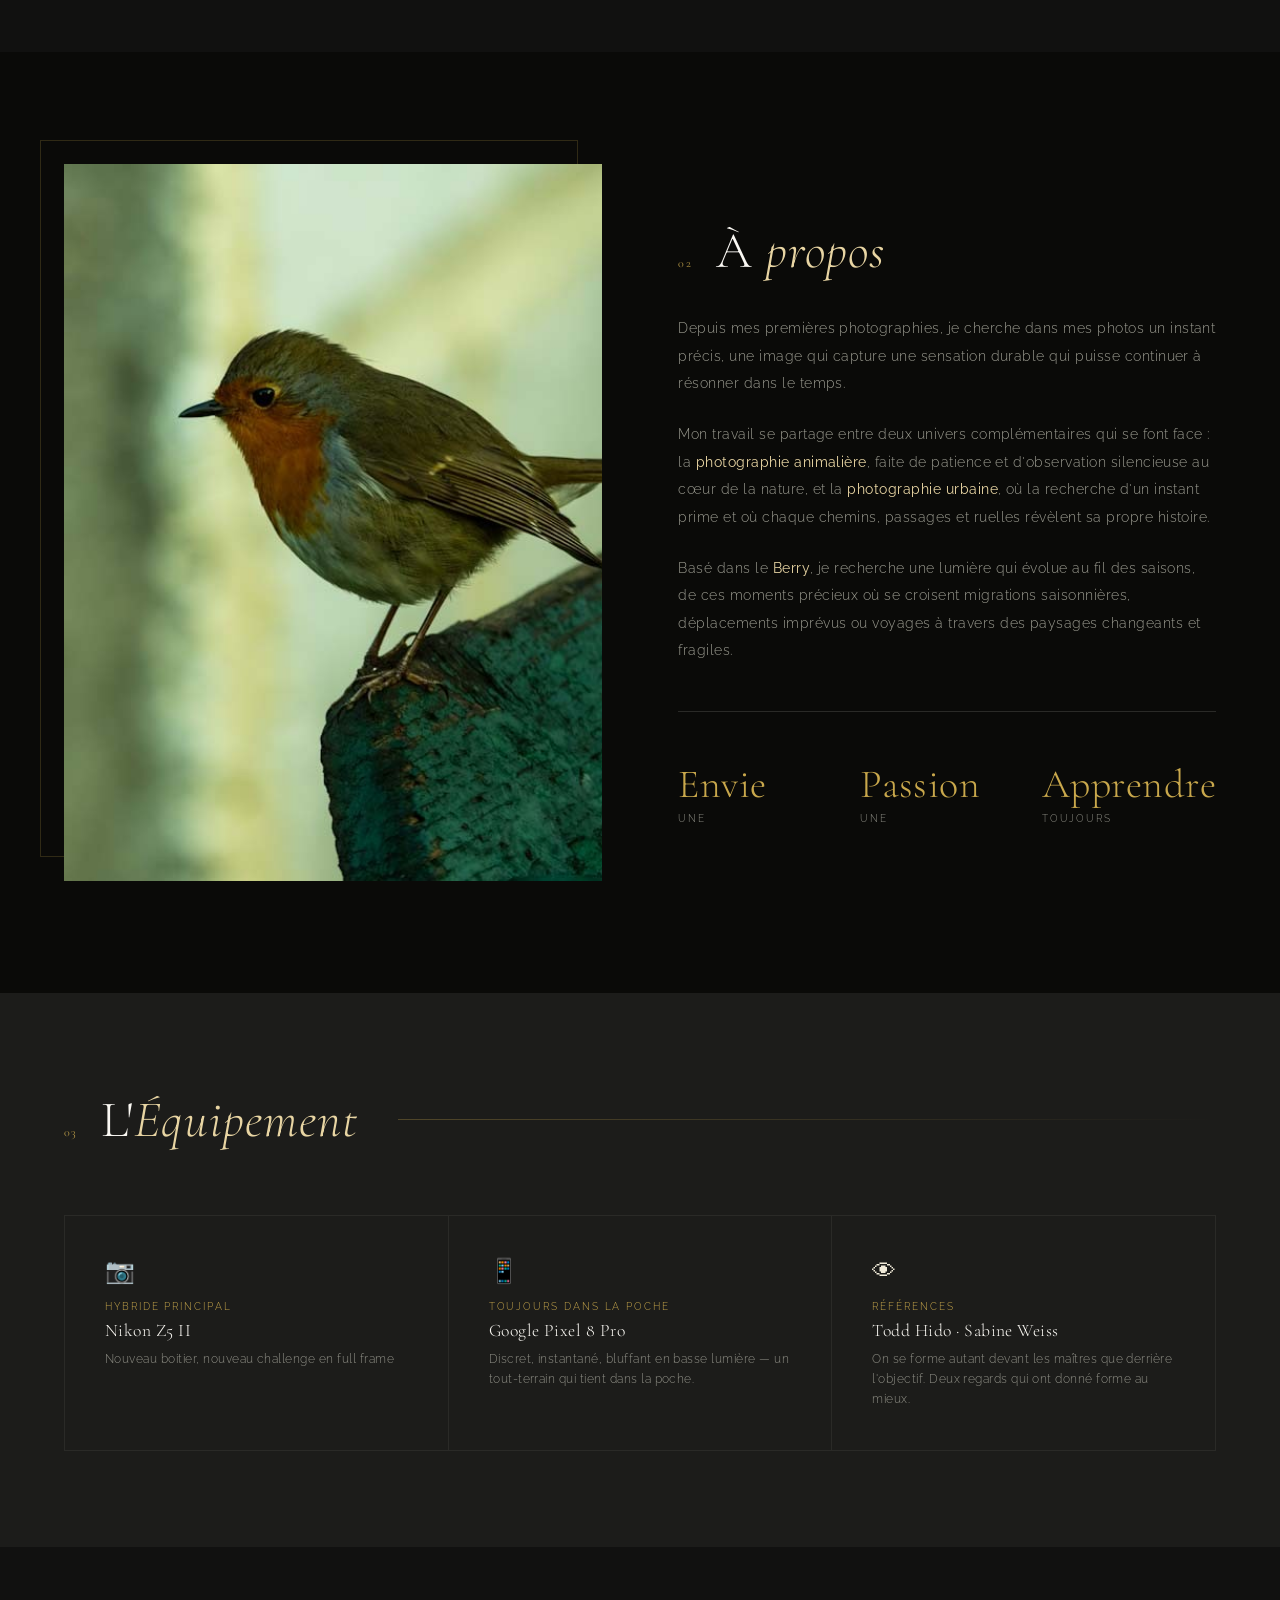
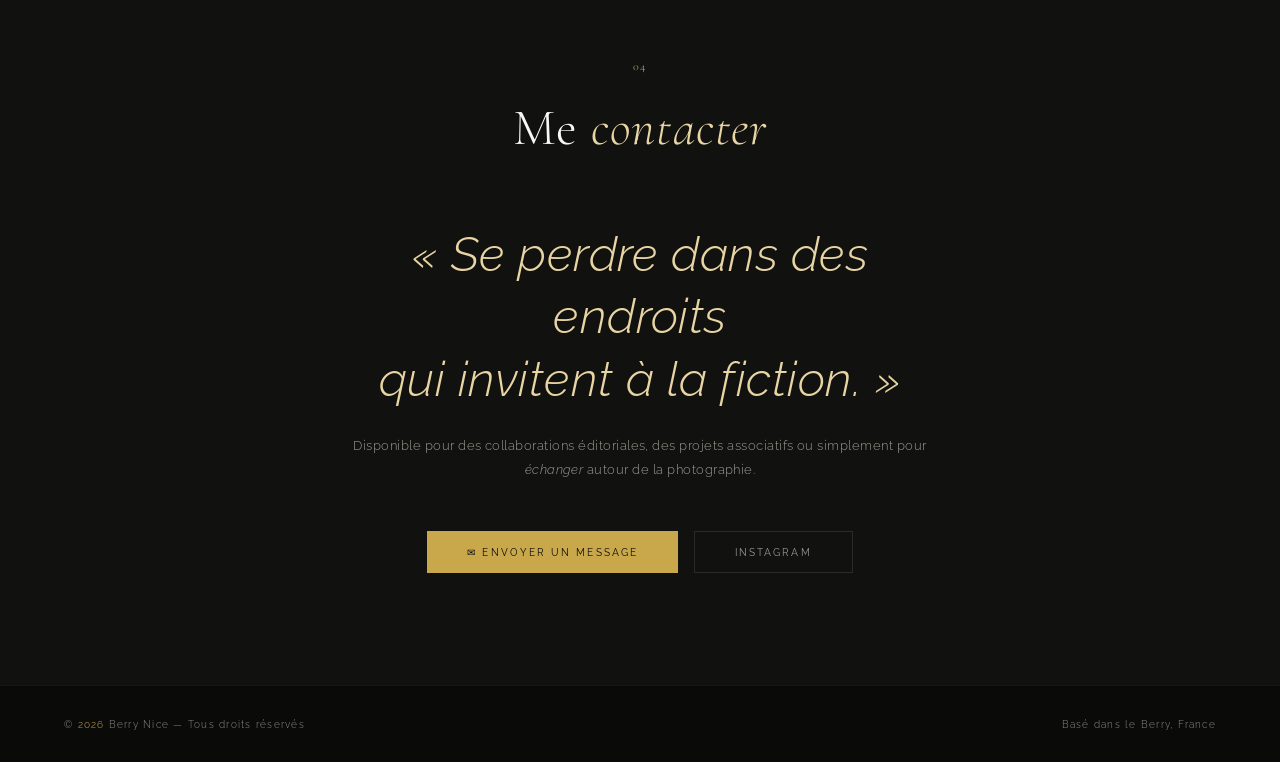
==== commit 7f8719be: "V1.0 Améliorations de l'organisation des photos" ====
--- a/index.html
+++ b/index.html
@@ -8,13 +8,14 @@
 
   <meta property="og:title"       content="Berry Nice — Photographie Animalière &amp; Urbaine" />
   <meta property="og:description" content="Portfolio de photographie animalière et urbaine basé dans le Berry." />
-  <meta property="og:image"       content="images/portfolio/dscf6337.jpg" />
+  <meta property="og:image"       content="https://sam2lowry.github.io/bookphoto/images/portfolio/_dsf5564.jpg" />
   <meta property="og:type"        content="website" />
   <link rel="icon" type="image/svg+xml" href="data:image/svg+xml,<svg xmlns='http://www.w3.org/2000/svg' viewBox='0 0 100 100'><circle cx='50' cy='50' r='45' fill='%23c9a84c'/><circle cx='50' cy='50' r='20' fill='none' stroke='%230a0a08' stroke-width='8'/></svg>" />
 
     <link rel="preconnect" href="https://fonts.googleapis.com" />
   <link rel="preconnect" href="https://fonts.gstatic.com" crossorigin />
   <link href="https://fonts.googleapis.com/css2?family=Cormorant+Garamond:ital,wght@0,300;0,400;0,600;1,300;1,400&family=Raleway:wght@200;300;400;500&display=swap" rel="stylesheet" />
+  <link rel="preload" as="image" href="images/portfolio/dscf6337.jpg" fetchpriority="high" />
   <link rel="stylesheet" href="style.css" />
 </head>
 <body>
@@ -48,6 +49,7 @@
 
   </nav>
 
+  <main>
 
   <!-- ═══════════════════════════════════════════════════════════
        HERO
@@ -65,8 +67,10 @@
         <em>du silence et<br>de l'instant</em>
       </h1>
       <p class="hero-sub">
-        Chercher un avant et un après — dans la nature à l'affût,
-        ou dans la rue au fil de l'impulsion.
+        <blockquote>  [...] de cette minute d'erreur 
+        il me reste le sentiment d'avoir ravi à l'inconnu quelque chose de réel.<br>
+        Je crois à des conjurations spontanées.</blockquote>
+        <i>Antonin Artaud</i>, <g>L'Ombilic des Limbes</g>
       </p>
     </div>
 
@@ -74,14 +78,6 @@
 
   </section>
 
-
-  <!-- ═══════════════════════════════════════════════════════════
-       GALERIE
-       ─ data-cat="animalier" ou data-cat="urbain" → sert aux filtres
-       ─ Ajoutez une photo : copiez un bloc <div class="gallery-item">
-       ─ Supprimez une photo : effacez son bloc entier
-       ─ Remplacez les src Unsplash par vos propres chemins : "images/ma-photo.jpg"
-  ═══════════════════════════════════════════════════════════ -->
   <section id="galerie">
 
     <div class="section-header reveal">
@@ -91,182 +87,16 @@
     </div>
 
     <div class="gallery-filters reveal">
-      <button class="filter-btn active" data-filter="all">Tout</button>
-      <button class="filter-btn"        data-filter="animalier">Animalier</button>
-      <button class="filter-btn"        data-filter="route">Sur la route</button>
-      <button class="filter-btn"        data-filter="paysages">Paysages</button>
+      <button class="filter-btn active" data-filter="all"       aria-pressed="true">Tout</button>
+      <button class="filter-btn"        data-filter="animalier" aria-pressed="false">Animalier</button>
+      <button class="filter-btn"        data-filter="route"     aria-pressed="false">Sur la route</button>
+      <button class="filter-btn"        data-filter="paysages"  aria-pressed="false">Paysages</button>
     </div>
 
     <div class="gallery-grid reveal">
 
-      <div class="gallery-item" data-cat="animalier">
-        <img class="blur-up"
-                  src="[data-uri]"
-                  data-src="images/portfolio/_dsf5564.jpg"
-                  alt="Chat curieux" loading="lazy" />
-        <div class="gallery-overlay">
-          <div class="gallery-caption">
-            <h3>Chat curieux</h3>
-            <p>Animalier · Jardins communaux</p>
-          </div>
-        </div>
-      </div>
-
-      <div class="gallery-item" data-cat="paysages">
-        <img class="blur-up"
-                  src="[data-uri]"
-                  data-src="images/portfolio/_dsf5524.jpg"
-                  alt="Aube sur l'étang communal" loading="lazy" />
-        <div class="gallery-overlay">
-          <div class="gallery-caption">
-            <h3>Aube dorée</h3>
-            <p>Paysages matinaux · Berry</p>
-          </div>
-        </div>
-      </div>
-
-      <div class="gallery-item" data-cat="animalier">
-        <img class="blur-up"
-                  src="[data-uri]"
-                  data-src="images/portfolio/_dsf6623.jpg"
-                  alt="Oiseau solitaire" loading="lazy" />
-        <div class="gallery-overlay">
-          <div class="gallery-caption">
-            <h3>Petit oiseau solitaire en hiver</h3>
-            <p>Jardin en hiver · Berry</p>
-          </div>
-        </div>
-      </div>
-
-      <div class="gallery-item" data-cat="animalier">
-        <img class="blur-up"
-                  src="[data-uri]"
-                  data-src="images/portfolio/_dsf6703.jpg"
-                  alt="Mésange à la mangeoire" loading="lazy" />
-        <div class="gallery-overlay">
-          <div class="gallery-caption">
-            <h3>Petite mésange vigilante</h3>
-            <p>Animalier · Jardin au printemps</p>
-          </div>
-        </div>
-      </div>
-
-      <div class="gallery-item" data-cat="route">
-        <img class="blur-up"
-                  src="[data-uri]"
-                  data-src="images/portfolio/_dsf5933.jpg"
-                  alt="Chateauneuf-sur-cher" loading="lazy" />
-        <div class="gallery-overlay">
-          <div class="gallery-caption">
-            <h3>Canal du Cher</h3>
-            <p>Sur la route · Châteauneuf-sur-Cher</p>
-          </div>
-        </div>
-      </div>
-
-      <div class="gallery-item" data-cat="animalier">
-        <img class="blur-up"
-                  src="[data-uri]"
-                  data-src="images/portfolio/_dsf5576.jpg"
-                  alt="Vol migratoire" loading="lazy" />
-        <div class="gallery-overlay">
-          <div class="gallery-caption">
-            <h3>Ciel d'hiver et migration</h3>
-            <p>Animalier · Berry</p>
-          </div>
-        </div>
-      </div>
-
-      <div class="gallery-item" data-cat="animalier">
-        <img class="blur-up"
-                  src="[data-uri]"
-                  data-src="images/portfolio/_dsf5693.jpg"
-                  alt="Papillon et romarin" loading="lazy" />
-        <div class="gallery-overlay">
-          <div class="gallery-caption">
-            <h3>Papillon et romarin</h3>
-            <p>Animalier · Jardin au printemps</p>
-          </div>
-        </div>
-      </div>
-
-      <div class="gallery-item" data-cat="animalier">
-        <img class="blur-up"
-                  src="[data-uri]"
-                  data-src="images/portfolio/_dsf5622.jpg"
-                  alt="Couple de cygnes en hiver" loading="lazy" />
-        <div class="gallery-overlay">
-          <div class="gallery-caption">
-            <h3>Couple de cygnes en hiver</h3>
-            <p>Animalier · Étang communal</p>
-          </div>
-        </div>
-      </div>
-
-      <div class="gallery-item" data-cat="paysages">
-        <img class="blur-up"
-                  src="[data-uri]"
-                  data-src="images/portfolio/_dsf5519.jpg"
-                  alt="Étang à l'aurore" loading="lazy" />
-        <div class="gallery-overlay">
-          <div class="gallery-caption">
-            <h3>Étang à l'aurore</h3>
-            <p>Paysages · Berry</p>
-          </div>
-        </div>
-      </div>
-
-      <div class="gallery-item" data-cat="paysages">
-        <img class="blur-up"
-                  src="[data-uri]"
-                  data-src="images/portfolio/_dsf5731.jpg"
-                  alt="Étang au petit matin" loading="lazy" />
-        <div class="gallery-overlay">
-          <div class="gallery-caption">
-            <h3>Étang au petit matin</h3>
-            <p>Paysages · Berry</p>
-          </div>
-        </div>
-      </div>
-
-      <div class="gallery-item" data-cat="route">
-        <img class="blur-up"
-                  src="[data-uri]"
-                  data-src="images/portfolio/dscf6349.jpg"
-                  alt="Route déserte" loading="lazy" />
-        <div class="gallery-overlay">
-          <div class="gallery-caption">
-            <h3>Voyage électrique</h3>
-            <p>Sur la route · Indre</p>
-          </div>
-        </div>
-      </div>
-
-      <div class="gallery-item" data-cat="route">
-        <img class="blur-up"
-                  src="[data-uri]"
-                  data-src="images/portfolio/dscf6337.jpg"
-                  alt="Route et brouillard" loading="lazy" />
-        <div class="gallery-overlay">
-          <div class="gallery-caption">
-            <h3>Voyage d'hiver</h3>
-            <p>Sur la route · Berry</p>
-          </div>
-        </div>
-      </div>
-
-      <!-- ─ Modèle pour ajouter une photo ─────────────────────────
-      <div class="gallery-item" data-cat="animalier">
-        <img src="images/portfolio/ma-photo.jpg" alt="Description de la photo" loading="lazy" />
-        <div class="gallery-overlay">
-          <div class="gallery-caption">
-            <h3>Titre de la photo</h3>
-            <p>Animalier · Lieu de prise de vue</p>
-          </div>
-        </div>
-      </div>
-      ──────────────────────────────────────────────────────────── -->
-
+      <!-- Les photos sont générées par script.js à partir de photos.js.
+           Pour ajouter / modifier / retirer une photo : éditez photos.js -->
 
     </div><!-- fin .gallery-grid -->
 
@@ -295,22 +125,22 @@
       </div>
 
       <p class="reveal">
-        Depuis mes première photographies, je cherche dans mes prises
-        de vue un instant précis où une image capture une sensation durable qui puisse faire naître une émotion qui résonne.
+        Depuis mes premières photographies, je cherche dans mes photos
+        un instant précis, une image qui capture une sensation durable qui puisse continuer à résonner dans le temps.
       </p>
 
       <p class="reveal">
-        Mon regard se partage entre deux univers complémentaires :
+        Mon travail se partage entre deux univers complémentaires qui se font face :
         la <strong>photographie animalière</strong>, faite de patience
         et d'observation silencieuse au cœur de la nature, et la
         <strong>photographie urbaine</strong>, où la recherche d'un instant prime
-        et où chaque ruelle recèle ses propres silences, sa propre histoire.
+        et où chaque chemins, passages et ruelles révèlent sa propre histoire.
       
       </p>
 
       <p class="reveal">
-        Basé dans le <strong>Berry</strong>, je travaille au fil d'une lumière qui évolue au fil des saisons, des moments précieux 
-        où se croisent migrations saisonnières, déplacements imprévus ou voyages à travers des paysages en changements constants.
+        Basé dans le <strong>Berry</strong>, je recherche une lumière qui évolue au fil des saisons, de ces moments précieux 
+        où se croisent migrations saisonnières, déplacements imprévus ou voyages à travers des paysages changeants et fragiles.
       </p>
 
       <div class="about-stats reveal">
@@ -350,8 +180,8 @@
       <div class="gear-item">
         <span class="gear-icon">📷</span>
         <span class="gear-cat">Hybride principal</span>
-        <p class="gear-name">Fujifilm X-T5</p>
-        <p class="gear-desc">40 MP, capteur APS-C — Rendu magnifique malgré un auto-focus qui se perd un peu</p>
+        <p class="gear-name">Nikon Z5 II</p>
+        <p class="gear-desc">Nouveau boitier, nouveau challenge en full frame</p>
       </div>
 
       <div class="gear-item">
@@ -371,13 +201,7 @@
     </div>
 
   </section>
-
-
-  <!-- ═══════════════════════════════════════════════════════════
-       CONTACT
-       ─ Remplacez contact@berry-nice.fr par votre vraie adresse
-       ─ Remplacez le lien Instagram par votre URL de profil
-  ═══════════════════════════════════════════════════════════ -->
+  
   <section id="contact">
     <div class="contact-inner">
 
@@ -391,18 +215,20 @@
       </p>
 
       <p class="contact-text reveal">
-        Basé dans le Berry — disponible pour des collaborations éditoriales,
-        des projets associatifs ou simplement pour échanger
+        Disponible pour des collaborations éditoriales,
+        des projets associatifs ou simplement pour <em>échanger</em>
         autour de la photographie.
       </p>
 
       <div class="contact-links reveal">
         <a href="mailto:berrynice.bookphoto@gmail.com" class="btn btn-primary">✉ Envoyer un message</a>
-        <a href="https://www.instagram.com/berrynice.bookphoto/" target="_blank" rel="noopener" class="btn btn-outline">Instagram</a>
-      </div>
-
-    </div>
-  </section>
+        <a href="https://www.instagram.com/berrynice.bookphoto" target="_blank" rel="noopener" class="btn btn-outline">Instagram</a>
+      </div>
+
+    </div>
+  </section>
+
+  </main>
 
 
   <!-- ═══════════════════════════════════════════════════════════
@@ -434,13 +260,14 @@
     <button class="lightbox-nav lightbox-next" id="lightboxNext">›</button>
 
     <div class="lightbox-info">
-      <div class="lightbox-counter" id="lightboxCounter">1 / 11</div>
+      <div class="lightbox-counter" id="lightboxCounter">1 / 12</div>
       <h3 id="lightboxTitle"></h3>
       <p  id="lightboxCat"></p>
     </div>
   </div>
 
 
+  <script src="photos.js"></script>
   <script src="script.js"></script>
 
 </body>
--- a/style.css
+++ b/style.css
@@ -41,7 +41,7 @@
   --fumee:       #2a2a27;
   --creme:       #f0ead8;
   --blanc:       #faf8f3;
-  --gris:        #6b6b62;
+  --gris:        #8f8f86;   /* éclairci depuis #6b6b62 : contraste insuffisant (~3,2–3,7:1) sur fonds sombres */
   --gris-clair:  #9b9b90;
 
   /* Typographie */
@@ -58,6 +58,9 @@
 
   /* Gouttières horizontales adaptatives */
   --gutter: clamp(1.5rem, 5vw, 6rem);
+
+  /* Hauteur approximative de la nav (état "scrolled") — sert au scroll-margin-top */
+  --nav-height: 90px;
 }
 
 html {
@@ -100,26 +103,32 @@
 
 .cursor {
   position:   fixed;
+  top:        0;
+  left:       0;
   width:      8px;
   height:     8px;
   background: var(--or);
   border-radius: 50%;
   pointer-events: none;
   z-index:    9999;
-  transform:  translate(-50%, -50%);
+  transform:  translate(-50%, -50%); /* position réelle ajoutée en JS via transform */
   transition: width 0.3s, height 0.3s, opacity 0.3s;
+  will-change: transform;
 }
 
 .cursor-ring {
   position:   fixed;
+  top:        0;
+  left:       0;
   width:      36px;
   height:     36px;
   border:     1px solid rgba(201, 168, 76, 0.4);
   border-radius: 50%;
   pointer-events: none;
   z-index:    9998;
-  transform:  translate(-50%, -50%);
+  transform:  translate(-50%, -50%); /* position réelle ajoutée en JS via transform */
   transition: all 0.12s ease;
+  will-change: transform;
 }
 
 
@@ -351,6 +360,10 @@
   padding: 7rem var(--gutter);
 }
 
+section[id] {
+  scroll-margin-top: var(--nav-height);
+}
+
 /* Conteneurs intérieurs centrés pour ultra-wide */
 .section-header,
 .gallery-filters,
@@ -457,9 +470,12 @@
 }
 
 .gallery-item img {
-  width:      100%;
-  filter:     brightness(0.9) contrast(1.05);
-  transition: filter 0.8s var(--ease), transform 0.8s var(--ease);
+  width:        100%;
+  aspect-ratio: 3 / 2;  /* estimation par défaut ; script.js applique le vrai ratio de
+                            chaque photo dès qu'elle est chargée (voir section 9) */
+  object-fit:   cover;
+  filter:       brightness(0.9) contrast(1.05);
+  transition:   filter 0.8s var(--ease), transform 0.8s var(--ease);
 }
 
 /* Blur-up : état de chargement initial */
@@ -1148,6 +1164,14 @@
     grid-template-columns: 1fr 1fr;
   }
 
+  /* Sur 2 colonnes, le 3e stat se retrouvait seul à gauche avec un
+     vide disgracieux à sa droite : on l'étale sur toute la largeur
+     et on le centre. (Annulé plus bas dès qu'on repasse à 1 colonne.) */
+  .about-stats > div:last-child {
+    grid-column: span 2;
+    text-align:  center;
+  }
+
   /* Footer */
   footer {
     flex-direction: column;
@@ -1241,6 +1265,13 @@
   .about-stats {
     grid-template-columns: 1fr;
     gap:                   1.5rem;
+  }
+
+  /* On annule le span/centrage de la grille à 2 colonnes : en 1
+     colonne, les 3 stats doivent rester alignées de la même façon */
+  .about-stats > div:last-child {
+    grid-column: auto;
+    text-align:  left;
   }
 
   /* Gear : 1 colonne explicite */
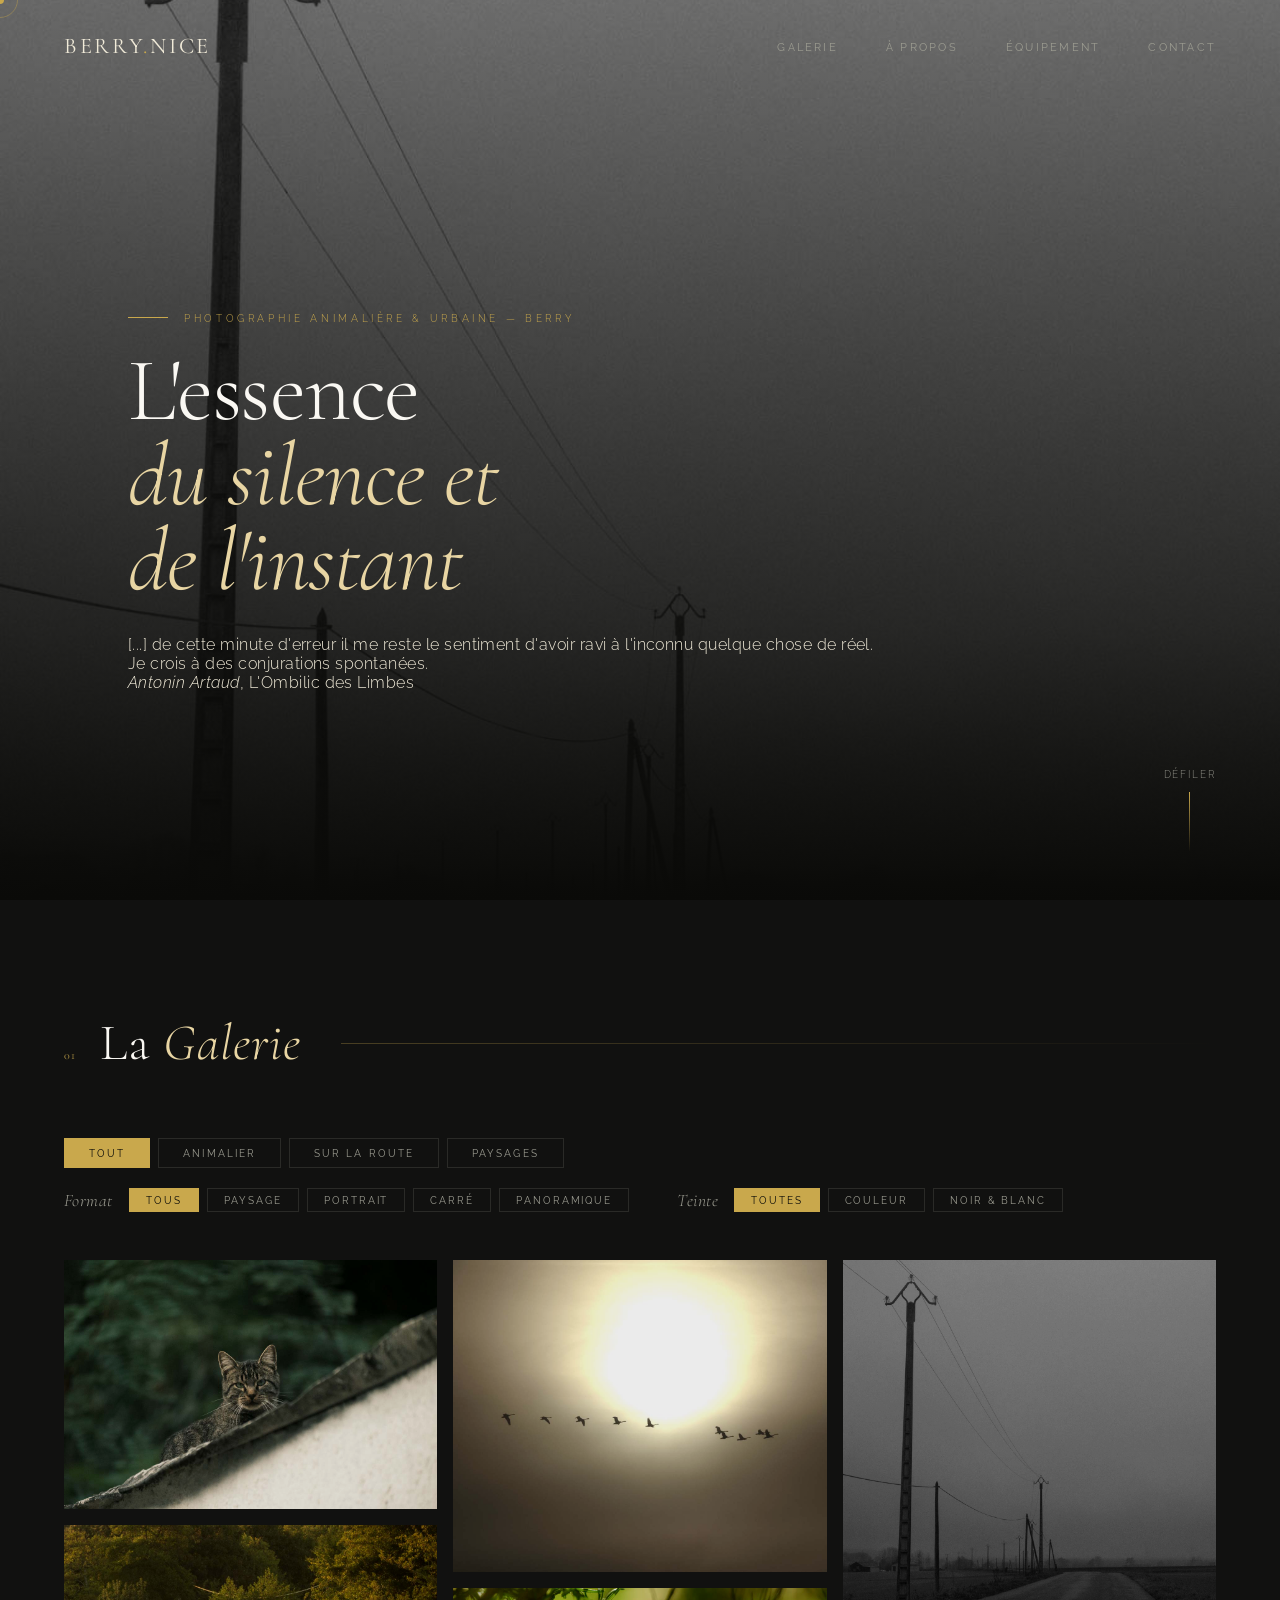
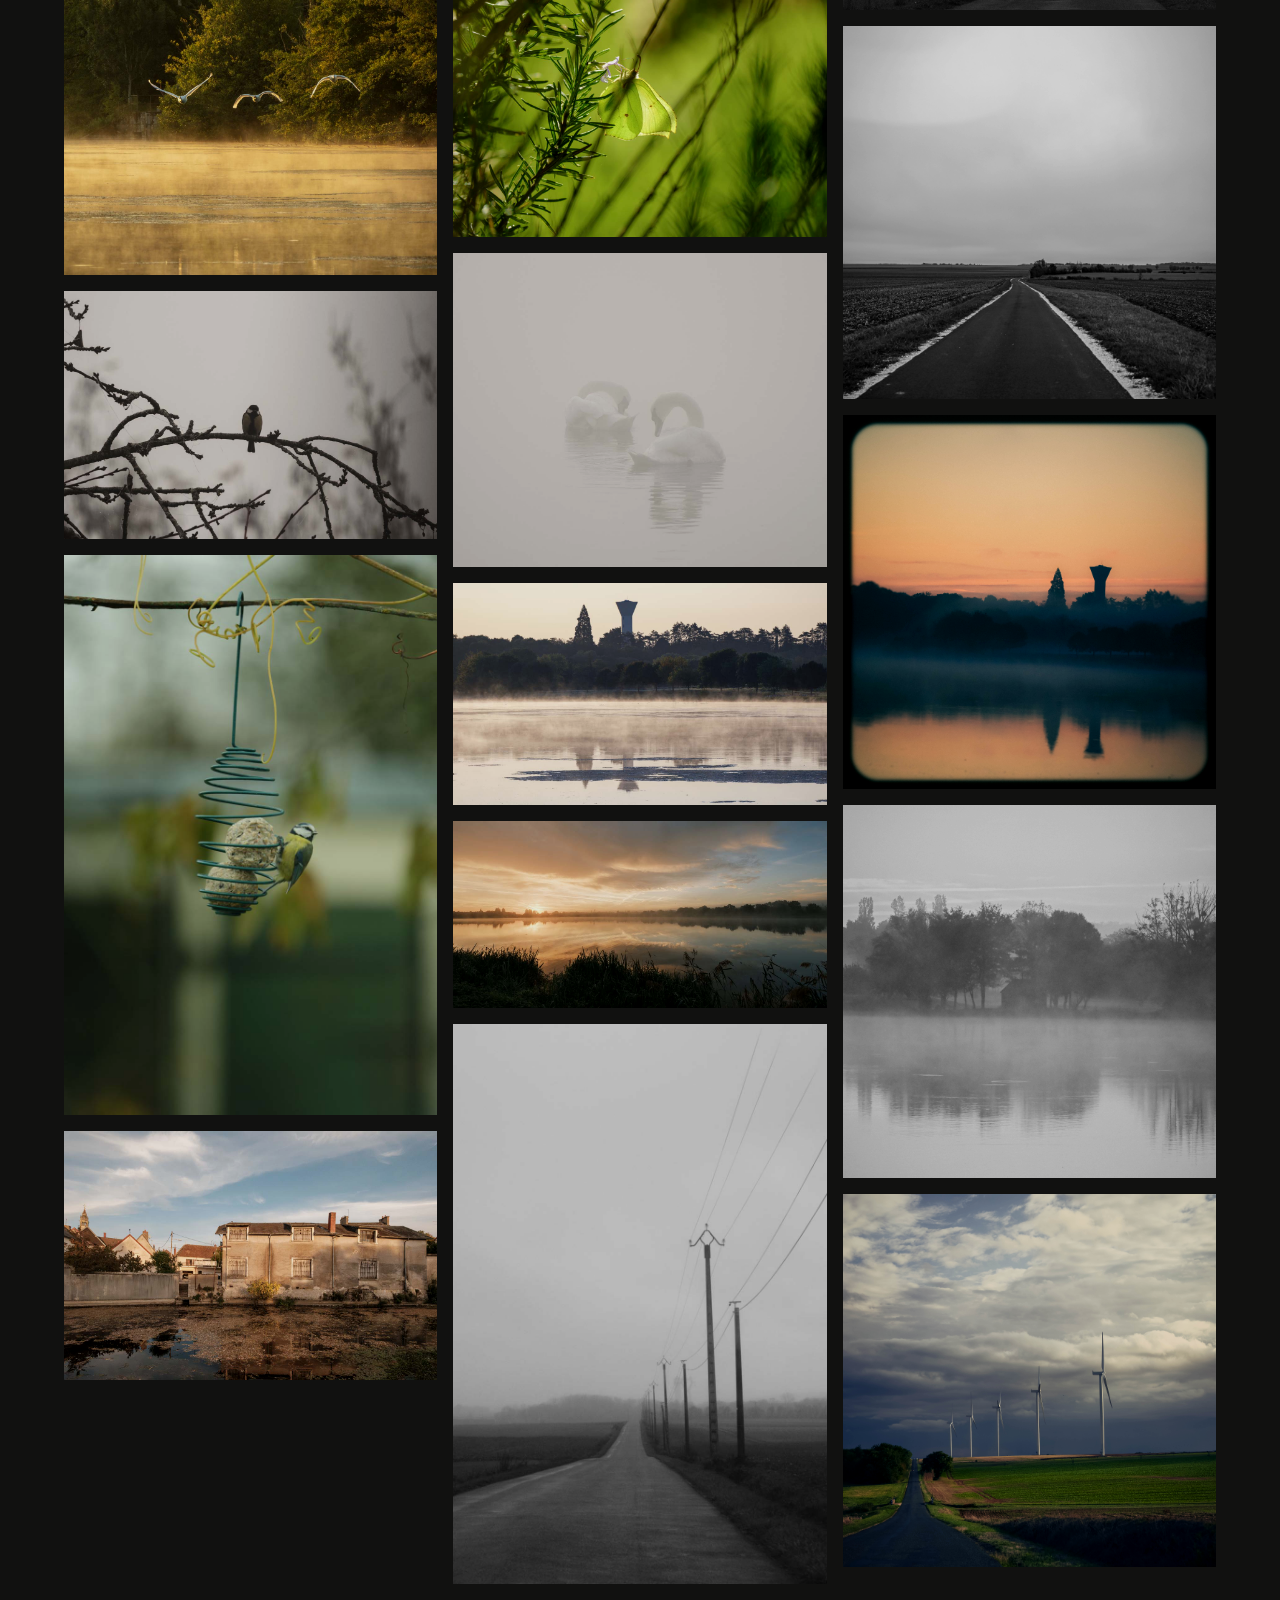
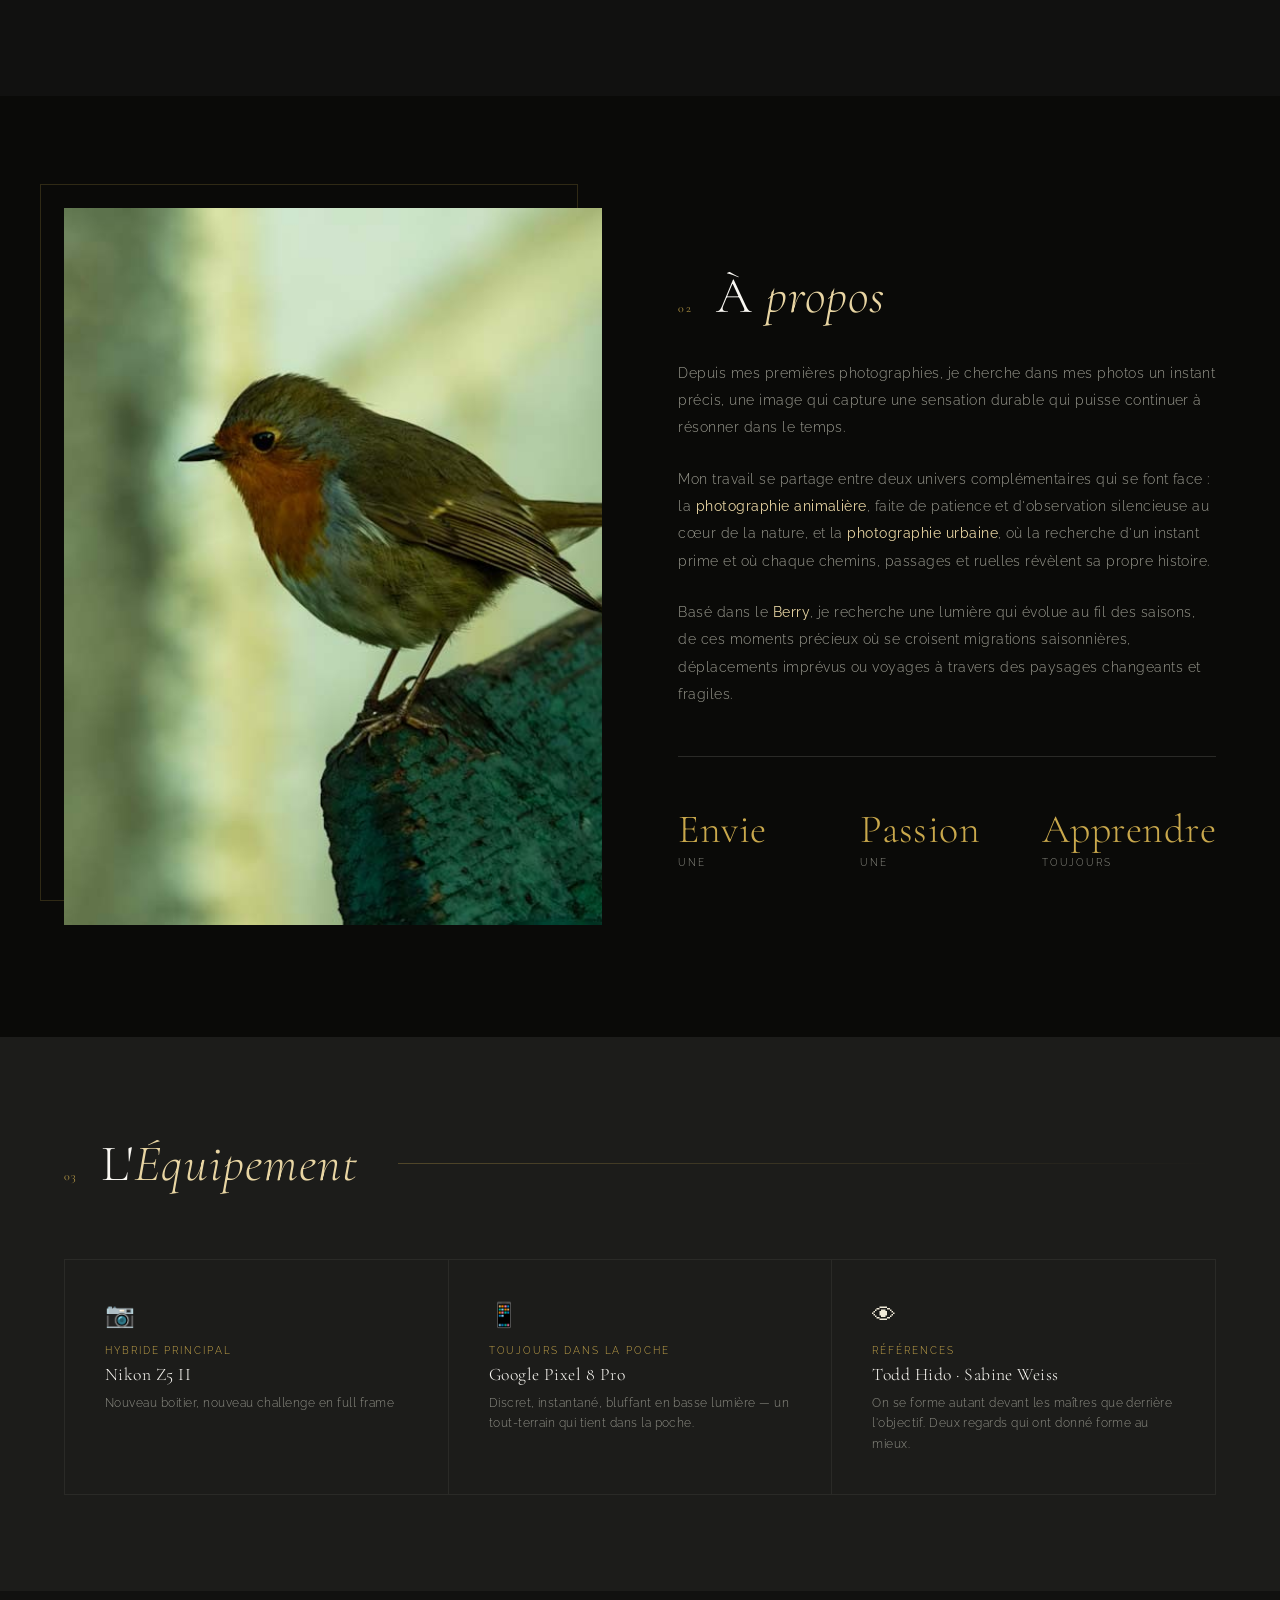
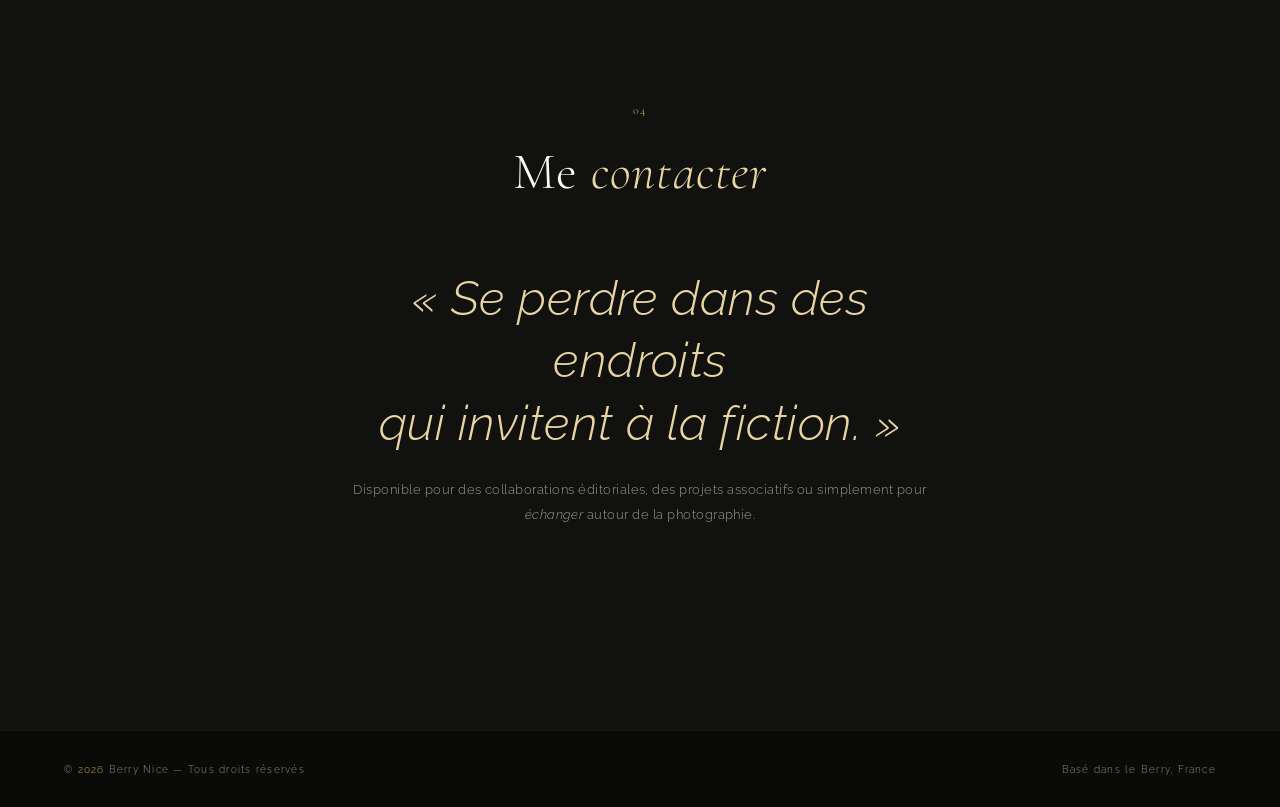
==== commit 954357f7: "order options" ====
--- a/index.html
+++ b/index.html
@@ -87,10 +87,30 @@
     </div>
 
     <div class="gallery-filters reveal">
-      <button class="filter-btn active" data-filter="all"       aria-pressed="true">Tout</button>
-      <button class="filter-btn"        data-filter="animalier" aria-pressed="false">Animalier</button>
-      <button class="filter-btn"        data-filter="route"     aria-pressed="false">Sur la route</button>
-      <button class="filter-btn"        data-filter="paysages"  aria-pressed="false">Paysages</button>
+
+      <div class="filter-group" role="group" aria-label="Thème">
+        <button class="filter-btn active" data-group="cat" data-filter="all"       aria-pressed="true">Tout</button>
+        <button class="filter-btn"        data-group="cat" data-filter="animalier" aria-pressed="false">Animalier</button>
+        <button class="filter-btn"        data-group="cat" data-filter="route"     aria-pressed="false">Sur la route</button>
+        <button class="filter-btn"        data-group="cat" data-filter="paysages"  aria-pressed="false">Paysages</button>
+      </div>
+
+      <div class="filter-group filter-group--secondary" role="group" aria-label="Format">
+        <span class="filter-label" aria-hidden="true">Format</span>
+        <button class="filter-btn active" data-group="ratio" data-filter="all"      aria-pressed="true">Tous</button>
+        <button class="filter-btn"        data-group="ratio" data-filter="paysage"  aria-pressed="false">Paysage</button>
+        <button class="filter-btn"        data-group="ratio" data-filter="portrait" aria-pressed="false">Portrait</button>
+        <button class="filter-btn"        data-group="ratio" data-filter="carre"    aria-pressed="false">Carré</button>
+        <button class="filter-btn"        data-group="ratio" data-filter="panorama" aria-pressed="false">Panoramique</button>
+      </div>
+
+      <div class="filter-group filter-group--secondary" role="group" aria-label="Teinte">
+        <span class="filter-label" aria-hidden="true">Teinte</span>
+        <button class="filter-btn active" data-group="teinte" data-filter="all"     aria-pressed="true">Toutes</button>
+        <button class="filter-btn"        data-group="teinte" data-filter="couleur" aria-pressed="false">Couleur</button>
+        <button class="filter-btn"        data-group="teinte" data-filter="nb"      aria-pressed="false">Noir &amp; blanc</button>
+      </div>
+
     </div>
 
     <div class="gallery-grid reveal">
@@ -99,6 +119,8 @@
            Pour ajouter / modifier / retirer une photo : éditez photos.js -->
 
     </div><!-- fin .gallery-grid -->
+
+    <p class="gallery-empty" id="galleryEmpty" hidden>Aucune photo ne correspond à cette sélection.</p>
 
   </section>
 
--- a/style.css
+++ b/style.css
@@ -424,12 +424,30 @@
   background: var(--charbon);
 }
 
-/* Boutons de filtre */
+/* Filtres : thème (ligne principale), puis format et teinte (secondaires) */
 .gallery-filters {
   display:       flex;
-  gap:           0.5rem;
+  flex-wrap:     wrap;
+  align-items:   center;
+  gap:           1.25rem 3rem;
   margin-bottom: 3rem;
-  flex-wrap:     wrap;
+}
+
+.filter-group {
+  display:     flex;
+  align-items: center;
+  flex-wrap:   wrap;
+  gap:         0.5rem;
+}
+
+.filter-group:first-child { flex-basis: 100%; }
+
+.filter-label {
+  font-family:  var(--font-serif);
+  font-style:   italic;
+  font-size:    1.1rem;
+  color:        var(--gris-clair);
+  margin-right: 0.5rem;
 }
 
 .filter-btn {
@@ -445,11 +463,31 @@
   transition:    all 0.3s;
 }
 
+.filter-group--secondary .filter-btn {
+  padding:   0.35rem 1rem;
+  font-size: clamp(0.6rem, 0.5vw, 0.75rem);
+}
+
 .filter-btn:hover,
 .filter-btn.active {
   background:  var(--or);
   border-color: var(--or);
   color:       var(--noir);
+}
+
+.filter-btn:focus-visible {
+  outline:        1px solid var(--or);
+  outline-offset: 3px;
+}
+
+/* Message quand la combinaison de filtres ne renvoie aucune photo */
+.gallery-empty {
+  font-family: var(--font-serif);
+  font-style:  italic;
+  font-size:   1.3rem;
+  color:       var(--gris-clair);
+  text-align:  center;
+  padding:     3rem 0;
 }
 
 /* Grille masonry */
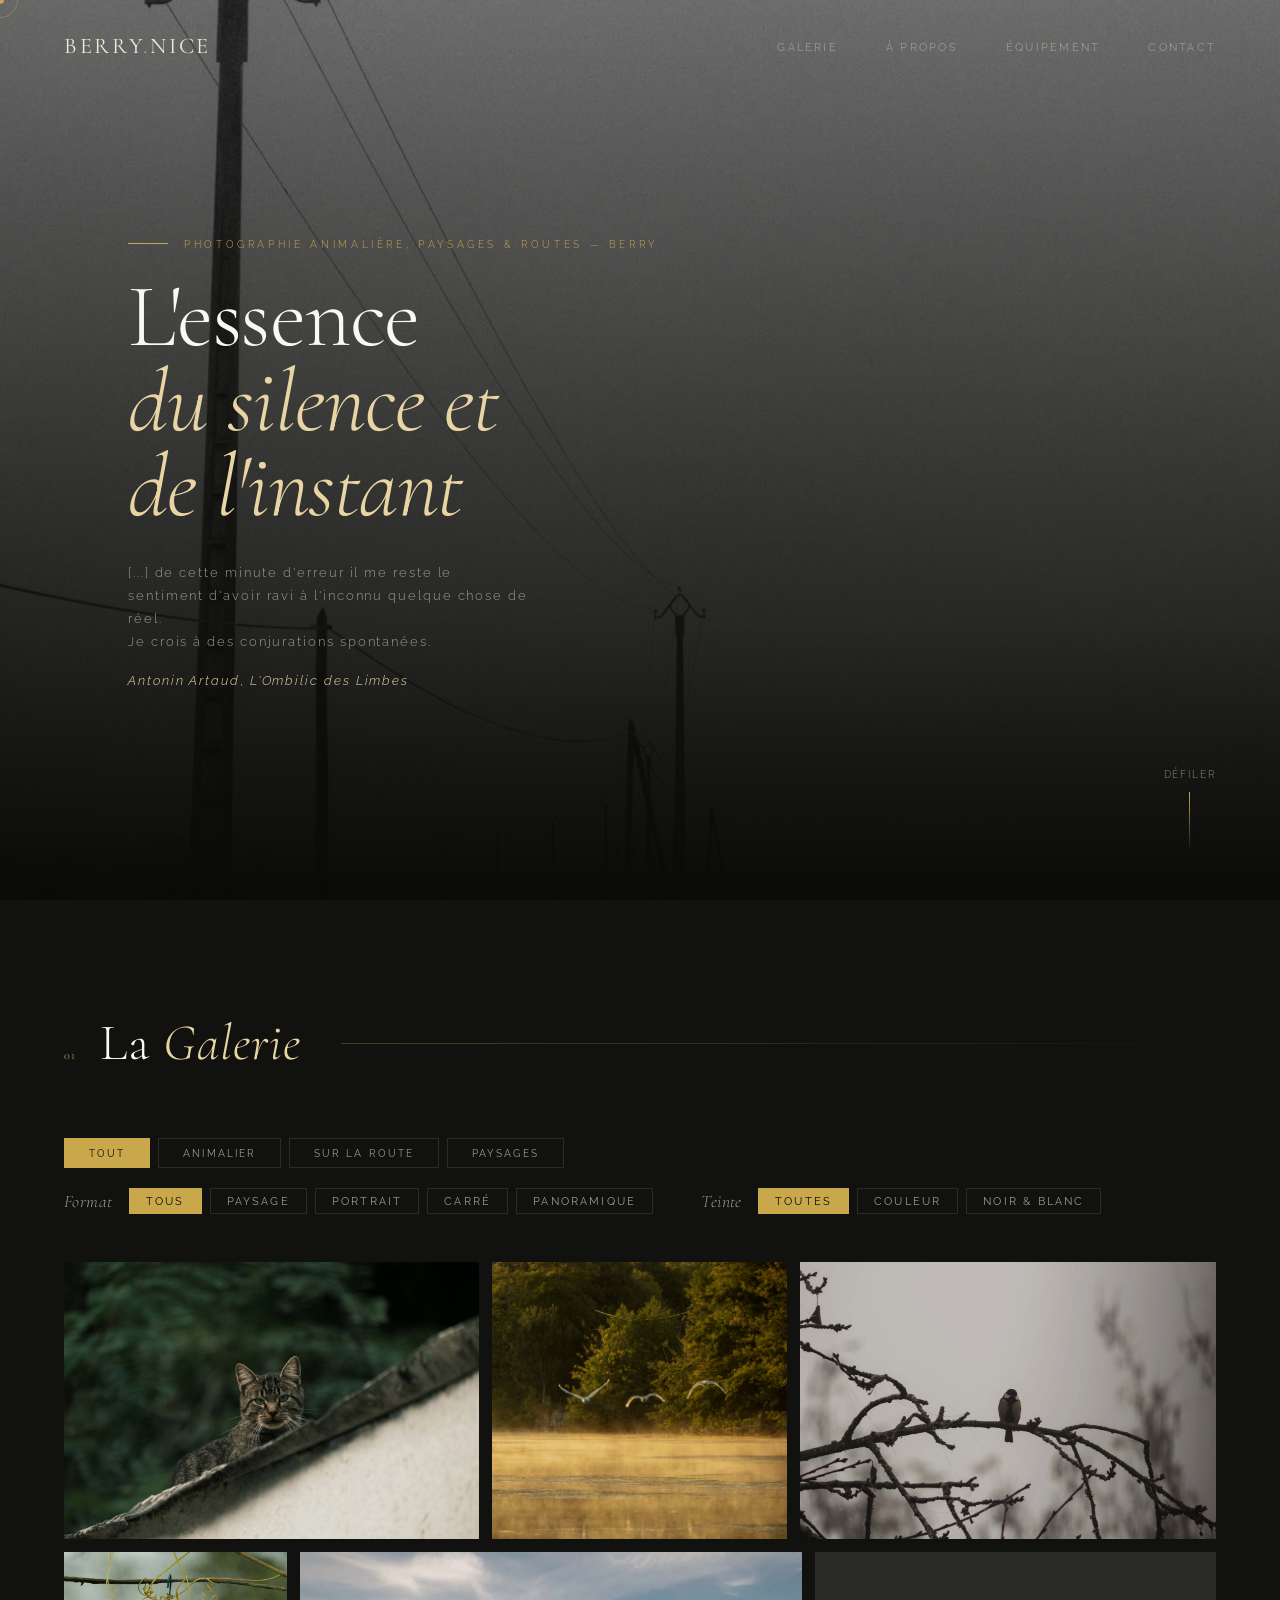
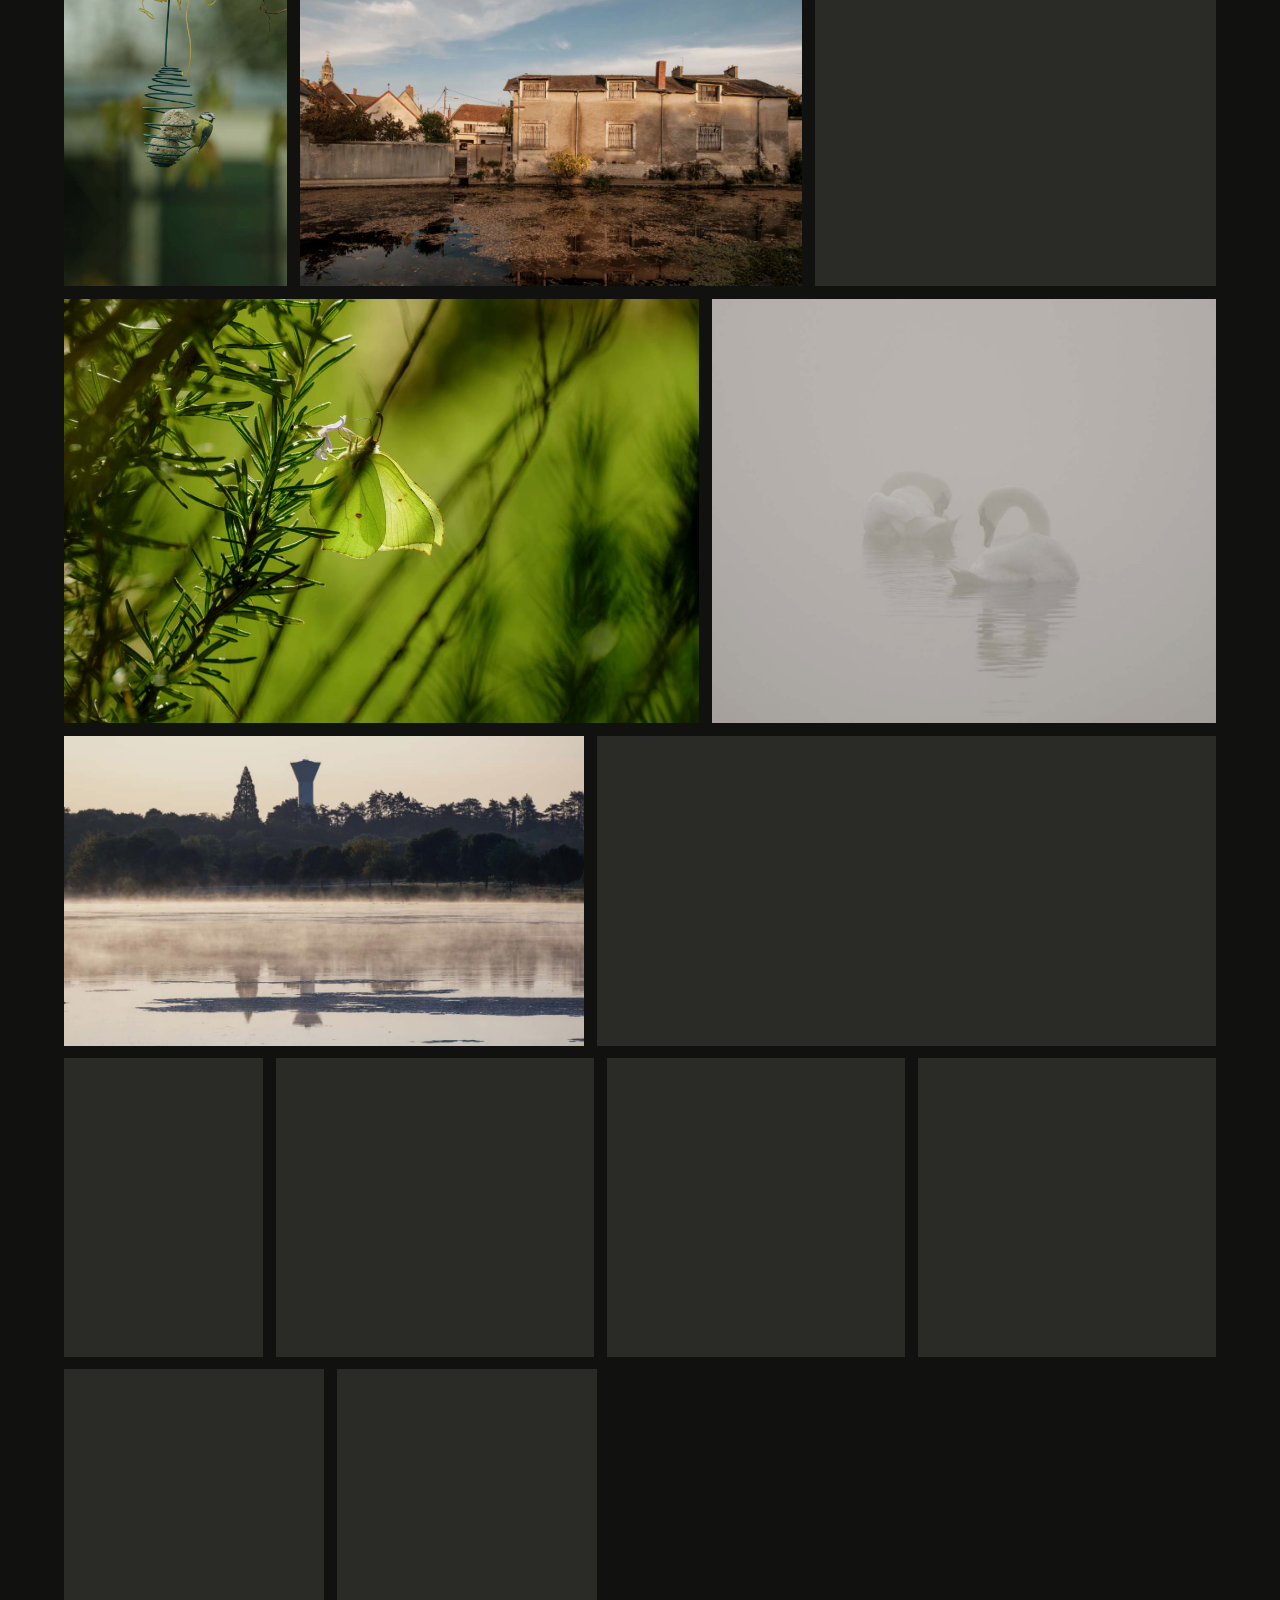
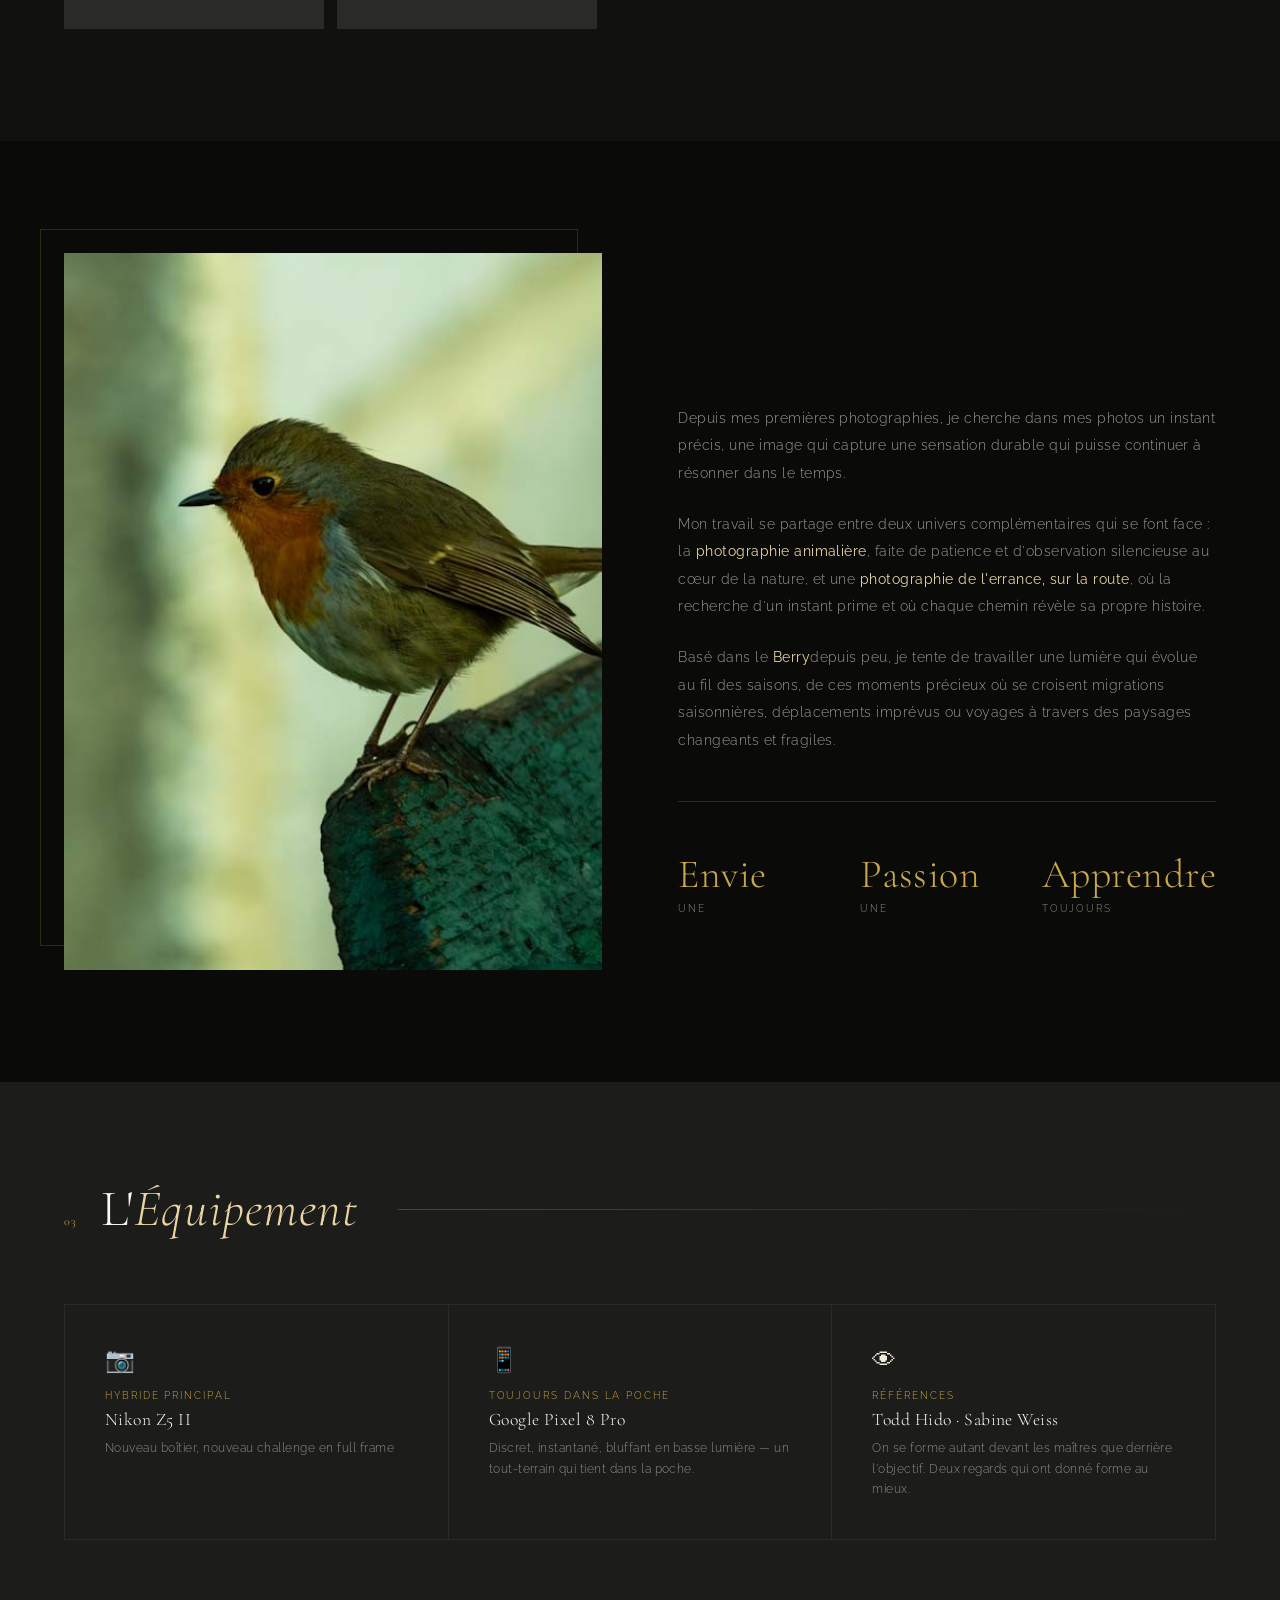
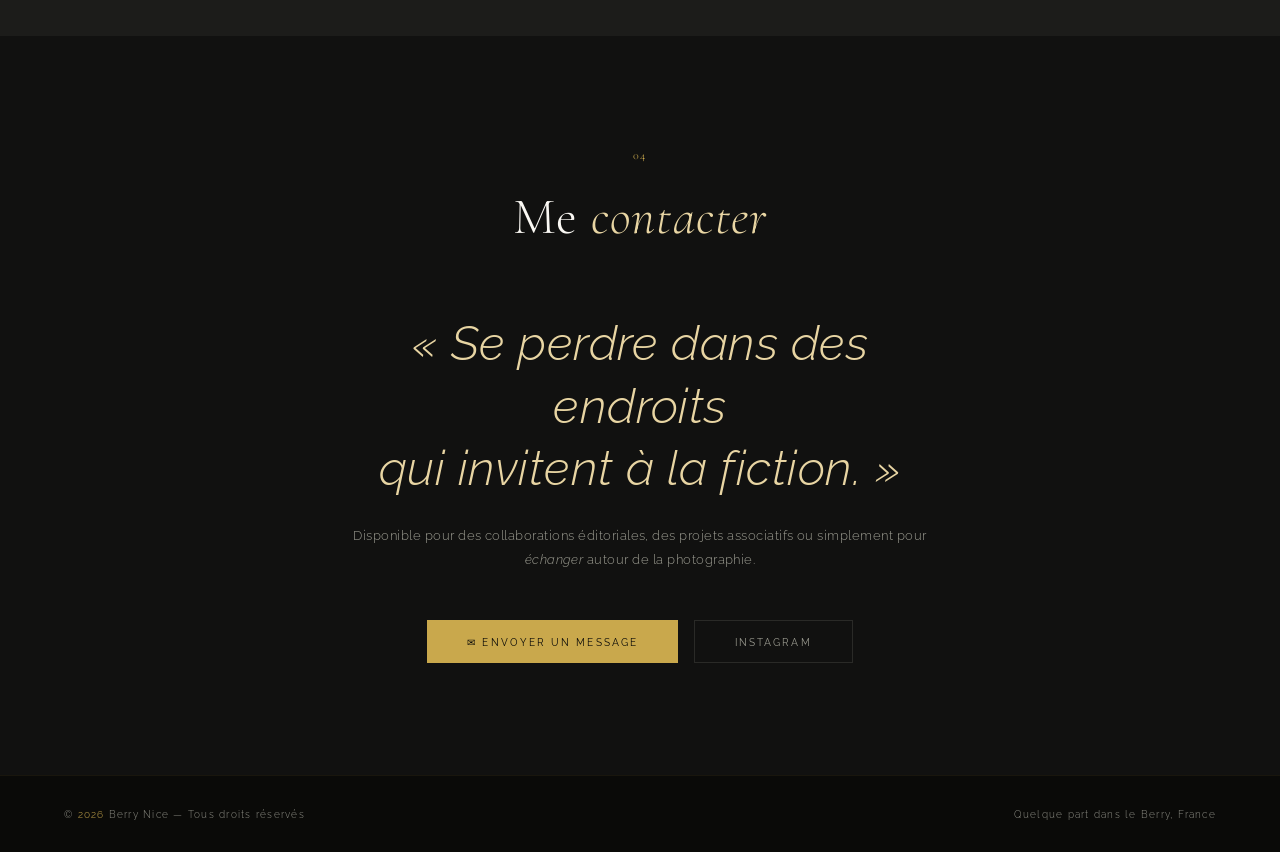
==== commit b5feb75a: "Fix grid // texts" ====
--- a/index.html
+++ b/index.html
@@ -3,13 +3,18 @@
 <head>
   <meta charset="UTF-8" />
   <meta name="viewport" content="width=device-width, initial-scale=1.0" />
-  <title>Berry Nice — Photographie Animalière & Urbaine</title>
-  <meta name="description" content="Portfolio de photographie animalière et urbaine basé dans le Berry. Capturer l'essence du silence et des moments spontanés dans la nature et la ville." />
-
-  <meta property="og:title"       content="Berry Nice — Photographie Animalière &amp; Urbaine" />
-  <meta property="og:description" content="Portfolio de photographie animalière et urbaine basé dans le Berry." />
+  <title>Berry Nice — Photographie Animalière, Paysages &amp; Routes</title>
+  <meta name="description" content="Portfolio de photographie animalière, de paysages et de routes, basé dans le Berry. Capturer l'essence du silence et des moments spontanés, dans la nature comme au bord des chemins." />
+
+  <meta property="og:title"       content="Berry Nice — Photographie Animalière, Paysages &amp; Routes" />
+  <meta property="og:description" content="Portfolio de photographie animalière, de paysages et de routes, basé dans le Berry." />
   <meta property="og:image"       content="https://sam2lowry.github.io/bookphoto/images/portfolio/_dsf5564.jpg" />
   <meta property="og:type"        content="website" />
+  <meta property="og:url"         content="https://sam2lowry.github.io/bookphoto/" />
+  <meta property="og:locale"      content="fr_FR" />
+  <meta name="twitter:card"       content="summary_large_image" />
+  <link rel="canonical" href="https://sam2lowry.github.io/bookphoto/" />
+  <noscript><style>.gallery-filters { display: none; }</style></noscript>
   <link rel="icon" type="image/svg+xml" href="data:image/svg+xml,<svg xmlns='http://www.w3.org/2000/svg' viewBox='0 0 100 100'><circle cx='50' cy='50' r='45' fill='%23c9a84c'/><circle cx='50' cy='50' r='20' fill='none' stroke='%230a0a08' stroke-width='8'/></svg>" />
 
     <link rel="preconnect" href="https://fonts.googleapis.com" />
@@ -41,7 +46,7 @@
       <li><a href="#contact">Contact</a></li>
     </ul>
 
-    <button class="hamburger" id="hamburger" aria-label="Ouvrir le menu" aria-expanded="false" aria-controls="navLinks">
+    <button type="button" class="hamburger" id="hamburger" aria-label="Ouvrir le menu" aria-expanded="false" aria-controls="navLinks">
       <span></span>
       <span></span>
       <span></span>
@@ -61,17 +66,19 @@
     <div class="hero-bg"></div>
 
     <div class="hero-content">
-      <p class="hero-tag">Photographie Animalière & Urbaine — Berry</p>
+      <p class="hero-tag">Photographie Animalière, Paysages &amp; Routes — Berry</p>
       <h1 class="hero-title">
         L'essence<br>
         <em>du silence et<br>de l'instant</em>
       </h1>
-      <p class="hero-sub">
-        <blockquote>  [...] de cette minute d'erreur 
-        il me reste le sentiment d'avoir ravi à l'inconnu quelque chose de réel.<br>
-        Je crois à des conjurations spontanées.</blockquote>
-        <i>Antonin Artaud</i>, <g>L'Ombilic des Limbes</g>
-      </p>
+      <figure class="hero-sub">
+        <blockquote>
+          <p>[...] de cette minute d'erreur
+          il me reste le sentiment d'avoir ravi à l'inconnu quelque chose de réel.<br>
+          Je crois à des conjurations spontanées.</p>
+        </blockquote>
+        <figcaption><cite>Antonin Artaud</cite>, <i>L'Ombilic des Limbes</i></figcaption>
+      </figure>
     </div>
 
     <div class="hero-scroll">Défiler</div>
@@ -89,31 +96,31 @@
     <div class="gallery-filters reveal">
 
       <div class="filter-group" role="group" aria-label="Thème">
-        <button class="filter-btn active" data-group="cat" data-filter="all"       aria-pressed="true">Tout</button>
-        <button class="filter-btn"        data-group="cat" data-filter="animalier" aria-pressed="false">Animalier</button>
-        <button class="filter-btn"        data-group="cat" data-filter="route"     aria-pressed="false">Sur la route</button>
-        <button class="filter-btn"        data-group="cat" data-filter="paysages"  aria-pressed="false">Paysages</button>
+        <button type="button" class="filter-btn active" data-group="cat" data-filter="all"       aria-pressed="true">Tout</button>
+        <button type="button" class="filter-btn"        data-group="cat" data-filter="animalier" aria-pressed="false">Animalier</button>
+        <button type="button" class="filter-btn"        data-group="cat" data-filter="route"     aria-pressed="false">Sur la route</button>
+        <button type="button" class="filter-btn"        data-group="cat" data-filter="paysages"  aria-pressed="false">Paysages</button>
       </div>
 
       <div class="filter-group filter-group--secondary" role="group" aria-label="Format">
         <span class="filter-label" aria-hidden="true">Format</span>
-        <button class="filter-btn active" data-group="ratio" data-filter="all"      aria-pressed="true">Tous</button>
-        <button class="filter-btn"        data-group="ratio" data-filter="paysage"  aria-pressed="false">Paysage</button>
-        <button class="filter-btn"        data-group="ratio" data-filter="portrait" aria-pressed="false">Portrait</button>
-        <button class="filter-btn"        data-group="ratio" data-filter="carre"    aria-pressed="false">Carré</button>
-        <button class="filter-btn"        data-group="ratio" data-filter="panorama" aria-pressed="false">Panoramique</button>
+        <button type="button" class="filter-btn active" data-group="ratio" data-filter="all"      aria-pressed="true">Tous</button>
+        <button type="button" class="filter-btn"        data-group="ratio" data-filter="paysage"  aria-pressed="false">Paysage</button>
+        <button type="button" class="filter-btn"        data-group="ratio" data-filter="portrait" aria-pressed="false">Portrait</button>
+        <button type="button" class="filter-btn"        data-group="ratio" data-filter="carre"    aria-pressed="false">Carré</button>
+        <button type="button" class="filter-btn"        data-group="ratio" data-filter="panorama" aria-pressed="false">Panoramique</button>
       </div>
 
       <div class="filter-group filter-group--secondary" role="group" aria-label="Teinte">
         <span class="filter-label" aria-hidden="true">Teinte</span>
-        <button class="filter-btn active" data-group="teinte" data-filter="all"     aria-pressed="true">Toutes</button>
-        <button class="filter-btn"        data-group="teinte" data-filter="couleur" aria-pressed="false">Couleur</button>
-        <button class="filter-btn"        data-group="teinte" data-filter="nb"      aria-pressed="false">Noir &amp; blanc</button>
-      </div>
-
-    </div>
-
-    <div class="gallery-grid reveal">
+        <button type="button" class="filter-btn active" data-group="teinte" data-filter="all"     aria-pressed="true">Toutes</button>
+        <button type="button" class="filter-btn"        data-group="teinte" data-filter="couleur" aria-pressed="false">Couleur</button>
+        <button type="button" class="filter-btn"        data-group="teinte" data-filter="nb"      aria-pressed="false">Noir &amp; blanc</button>
+      </div>
+
+    </div>
+
+    <div class="gallery-grid">
 
       <!-- Les photos sont générées par script.js à partir de photos.js.
            Pour ajouter / modifier / retirer une photo : éditez photos.js -->
@@ -121,6 +128,29 @@
     </div><!-- fin .gallery-grid -->
 
     <p class="gallery-empty" id="galleryEmpty" hidden>Aucune photo ne correspond à cette sélection.</p>
+
+    <!-- noscript-galerie:début — copie statique de photos.js (visiteurs sans JS, moteurs de recherche) -->
+    <noscript>
+      <div class="gallery-noscript">
+        <img src="images/portfolio/_dsf5564.jpg" alt="Chat curieux" loading="lazy" />
+        <img src="images/portfolio/_dsf5524.jpg" alt="Aube sur l&#x27;étang communal" loading="lazy" />
+        <img src="images/portfolio/_dsf6623.jpg" alt="Oiseau solitaire" loading="lazy" />
+        <img src="images/portfolio/_dsf6703.jpg" alt="Mésange à la mangeoire" loading="lazy" />
+        <img src="images/portfolio/_dsf5933.jpg" alt="Châteauneuf-sur-Cher" loading="lazy" />
+        <img src="images/portfolio/_dsf5576.jpg" alt="Vol migratoire" loading="lazy" />
+        <img src="images/portfolio/_dsf5693.jpg" alt="Papillon et romarin" loading="lazy" />
+        <img src="images/portfolio/_dsf5622.jpg" alt="Couple de cygnes en hiver" loading="lazy" />
+        <img src="images/portfolio/_dsf5519.jpg" alt="Étang à l&#x27;aurore" loading="lazy" />
+        <img src="images/portfolio/_dsf5731.jpg" alt="Étang au petit matin" loading="lazy" />
+        <img src="images/portfolio/dscf6349.jpg" alt="Route déserte" loading="lazy" />
+        <img src="images/portfolio/dscf6337.jpg" alt="Route et brouillard" loading="lazy" />
+        <img src="images/portfolio/DSC_1191.jpg" alt="La longue route" loading="lazy" />
+        <img src="images/portfolio/DSC_1230.jpg" alt="Nuance d&#x27;automne" loading="lazy" />
+        <img src="images/portfolio/DSC_1242.jpg" alt="Cabine de pêche au petit matin" loading="lazy" />
+        <img src="images/portfolio/DSC_1278.jpg" alt="Éoliennes" loading="lazy" />
+      </div>
+    </noscript>
+    <!-- noscript-galerie:fin -->
 
   </section>
 
@@ -154,14 +184,15 @@
       <p class="reveal">
         Mon travail se partage entre deux univers complémentaires qui se font face :
         la <strong>photographie animalière</strong>, faite de patience
-        et d'observation silencieuse au cœur de la nature, et la
-        <strong>photographie urbaine</strong>, où la recherche d'un instant prime
-        et où chaque chemins, passages et ruelles révèlent sa propre histoire.
+        et d'observation silencieuse au cœur de la nature, et une
+        <strong>photographie de l'errance, sur la route</strong>, où la recherche d'un instant prime
+        et où chaque chemin
+        révèle sa propre histoire.
       
       </p>
 
       <p class="reveal">
-        Basé dans le <strong>Berry</strong>, je recherche une lumière qui évolue au fil des saisons, de ces moments précieux 
+        Basé dans le <strong>Berry</strong>depuis peu, je tente de travailler une lumière qui évolue au fil des saisons, de ces moments précieux 
         où se croisent migrations saisonnières, déplacements imprévus ou voyages à travers des paysages changeants et fragiles.
       </p>
 
@@ -203,7 +234,7 @@
         <span class="gear-icon">📷</span>
         <span class="gear-cat">Hybride principal</span>
         <p class="gear-name">Nikon Z5 II</p>
-        <p class="gear-desc">Nouveau boitier, nouveau challenge en full frame</p>
+        <p class="gear-desc">Nouveau boîtier, nouveau challenge en full frame</p>
       </div>
 
       <div class="gear-item">
@@ -258,7 +289,7 @@
   ═══════════════════════════════════════════════════════════ -->
   <footer>
     <p>© <span id="year"></span> Berry Nice — Tous droits réservés</p>
-    <p>Basé dans le Berry, France</p>
+    <p>Quelque part dans le Berry, France</p>
   </footer>
 
 
@@ -266,9 +297,9 @@
        LIGHTBOX (visionneuse plein écran — gérée par script.js)
   ═══════════════════════════════════════════════════════════ -->
   <div class="lightbox" id="lightbox" role="dialog" aria-modal="true" aria-label="Visionneuse de photos">
-    <button class="lightbox-close" id="lightboxClose">✕</button>
-
-    <button class="lightbox-fullscreen" id="lightboxFullscreen" aria-label="Plein écran">
+    <button type="button" class="lightbox-close" id="lightboxClose" aria-label="Fermer la visionneuse">✕</button>
+
+    <button type="button" class="lightbox-fullscreen" id="lightboxFullscreen" aria-label="Plein écran">
       <svg viewBox="0 0 24 24" fill="none" stroke="currentColor" stroke-width="2" stroke-linecap="round" stroke-linejoin="round">
         <path d="M8 3H5a2 2 0 0 0-2 2v3"/>
         <path d="M21 8V5a2 2 0 0 0-2-2h-3"/>
@@ -277,9 +308,9 @@
       </svg>
     </button>
 
-    <button class="lightbox-nav lightbox-prev" id="lightboxPrev">‹</button>
+    <button type="button" class="lightbox-nav lightbox-prev" id="lightboxPrev" aria-label="Photo précédente">‹</button>
     <img src="" alt="" id="lightboxImg" />
-    <button class="lightbox-nav lightbox-next" id="lightboxNext">›</button>
+    <button type="button" class="lightbox-nav lightbox-next" id="lightboxNext" aria-label="Photo suivante">›</button>
 
     <div class="lightbox-info">
       <div class="lightbox-counter" id="lightboxCounter">1 / 12</div>
--- a/style.css
+++ b/style.css
@@ -326,6 +326,9 @@
   line-height:   1.8;
 }
 
+.hero-sub figcaption { margin-top: 1rem; color: var(--or-pale); }
+.hero-sub cite       { font-style: italic; }
+
 /* Indicateur de scroll */
 .hero-scroll {
   position:      absolute;
@@ -465,7 +468,7 @@
 
 .filter-group--secondary .filter-btn {
   padding:   0.35rem 1rem;
-  font-size: clamp(0.6rem, 0.5vw, 0.75rem);
+  font-size: clamp(0.68rem, 0.55vw, 0.8rem);
 }
 
 .filter-btn:hover,
@@ -479,6 +482,17 @@
   outline:        1px solid var(--or);
   outline-offset: 3px;
 }
+
+/* Galerie de secours (visiteurs sans JavaScript) */
+.gallery-noscript {
+  display:   grid;
+  grid-template-columns: repeat(auto-fill, minmax(260px, 1fr));
+  gap:       0.8rem;
+  max-width: var(--content-wide);
+  margin:    0 auto;
+}
+
+.gallery-noscript img { width: 100%; height: auto; }
 
 /* Message quand la combinaison de filtres ne renvoie aucune photo */
 .gallery-empty {
@@ -490,30 +504,46 @@
   padding:     3rem 0;
 }
 
-/* Grille masonry */
+/* Grille en rangées justifiées : chaque photo garde son ratio et toutes
+   les photos d'une même rangée ont la même hauteur (--row-h = hauteur cible).
+   --ar (largeur / hauteur) est posé par script.js. */
 .gallery-grid {
-  columns:    3;
-  column-gap: 1rem;
+  --row-h:     260px;
+  display:     flex;
+  flex-wrap:   wrap;
+  align-items: flex-start;
+  gap:         0.8rem;
+}
+
+/* Ressort : empêche la dernière rangée de s'étirer sur toute la largeur */
+.gallery-grid::after {
+  content:   '';
+  flex-grow: 1000000;
 }
 
 .gallery-item {
-  break-inside:  avoid;
-  margin-bottom: 1rem;
-  max-height:    1200px;
-  position:      relative;
-  overflow:      hidden;
-  cursor:        pointer;
-  transition:    opacity 0.4s var(--ease), transform 0.4s var(--ease),
-                 max-height 0.5s var(--ease), margin-bottom 0.5s var(--ease);
+  --ar:         1.5;      /* estimation avant chargement */
+  flex:         calc(var(--ar) * 100) 1 calc(var(--ar) * var(--row-h));
+  aspect-ratio: var(--ar);
+  position:     relative;
+  overflow:     hidden;
+  cursor:       pointer;
+}
+
+.gallery-item.hidden { display: none; }
+
+.gallery-item.apparait { animation: apparition 0.5s var(--ease); }
+
+@keyframes apparition {
+  from { opacity: 0; transform: scale(0.96); }
 }
 
 .gallery-item img {
-  width:        100%;
-  aspect-ratio: 3 / 2;  /* estimation par défaut ; script.js applique le vrai ratio de
-                            chaque photo dès qu'elle est chargée (voir section 9) */
-  object-fit:   cover;
-  filter:       brightness(0.9) contrast(1.05);
-  transition:   filter 0.8s var(--ease), transform 0.8s var(--ease);
+  width:      100%;
+  height:     100%;
+  object-fit: cover;
+  filter:     brightness(0.9) contrast(1.05);
+  transition: filter 0.8s var(--ease), transform 0.8s var(--ease);
 }
 
 /* Blur-up : état de chargement initial */
@@ -572,15 +602,6 @@
   margin-top:    0.2rem;
 }
 
-/* .gallery-item : transition et max-height fusionnées dans le bloc principal ci-dessus */
-
-.gallery-item.hidden {
-  opacity:       0;
-  transform:     scale(0.95);
-  max-height:    0;
-  margin-bottom: 0;
-  pointer-events: none;
-}
 
 
 /* ───────────────────────────────────────────────────────────────
@@ -1072,14 +1093,15 @@
   100% { transform: scaleY(1); transform-origin: bottom; opacity: 1; }
 }
 
-/* Révélation au scroll */
-.reveal {
+/* Révélation au scroll — n'est activée (classe .reveal-on sur <html>) que par
+   script.js : sans JS, ou si le script plante, tout le contenu reste visible. */
+.reveal-on .reveal {
   opacity:    0;
   transform:  translateY(25px);
   transition: opacity 0.8s, transform 0.8s;
 }
 
-.reveal.visible {
+.reveal-on .reveal.visible {
   opacity:   1;
   transform: translateY(0);
 }
@@ -1106,10 +1128,10 @@
 /* ── Ultra-wide ≥ 1800px ─────────────────────────────────────── */
 @media (min-width: 1800px) {
 
-  /* Galerie : 4 colonnes sur très grand écran */
+  /* Galerie : rangées plus hautes sur très grand écran */
   .gallery-grid {
-    columns:    4;
-    column-gap: 1.2rem;
+    --row-h: 320px;
+    gap:     1.2rem;
   }
 
   /* Hero : titre encore plus grand */
@@ -1135,11 +1157,8 @@
 /* ── Tablette large / petit desktop < 1200px ─────────────────── */
 @media (max-width: 1200px) {
 
-  /* Galerie : 2 colonnes */
-  .gallery-grid {
-    columns:    2;
-    column-gap: 0.8rem;
-  }
+  /* Galerie : rangées plus basses */
+  .gallery-grid { --row-h: 240px; }
 }
 
 /* ── Tablette portrait / mobile large < 900px ────────────────── */
@@ -1176,11 +1195,8 @@
   /* Hero : masquer l'indicateur scroll sur mobile pour gagner de l'espace */
   .hero-sub { max-width: 100%; }
 
-  /* Galerie : 2 colonnes sur tablette */
-  .gallery-grid {
-    columns:    2;
-    column-gap: 0.8rem;
-  }
+  /* Galerie : tablette */
+  .gallery-grid { --row-h: 200px; }
 
   /* À propos : empilement vertical */
   #apropos {
@@ -1222,11 +1238,8 @@
 /* ── Mobile standard < 600px ─────────────────────────────────── */
 @media (max-width: 600px) {
 
-  /* Galerie : 1 colonne sur petit mobile */
-  .gallery-grid {
-    columns:    1;
-    column-gap: 0;
-  }
+  /* Galerie : une photo par ligne sur petit mobile */
+  .gallery-item { flex: 1 1 100%; }
 
   /* Hero : réduire le padding bas */
   .hero-content {
@@ -1343,4 +1356,32 @@
     opacity:   1;
     transform: none;
   }
-}+}
+
+
+/* Filtres : zones de toucher plus confortables sur tablette et mobile */
+@media (max-width: 900px) {
+  .filter-btn                          { padding: 0.6rem 1.1rem; }
+  .filter-group--secondary .filter-btn { padding: 0.55rem 1rem; }
+}
+
+
+/* Galerie : focus clavier + légendes toujours visibles sur écran tactile
+   (sans survol possible, elles n'apparaissaient jamais) */
+.gallery-item:focus-visible {
+  outline:        2px solid var(--or);
+  outline-offset: 3px;
+}
+
+.gallery-item:focus-visible .gallery-overlay { opacity: 1; }
+.gallery-item:focus-visible .gallery-caption { transform: translateY(0); }
+
+@media (hover: none) {
+  .gallery-overlay {
+    opacity:    1;
+    padding:    0.9rem 1rem;
+    background: linear-gradient(to top, rgba(10, 10, 8, 0.78) 0%, transparent 45%);
+  }
+
+  .gallery-caption { transform: none; }
+}
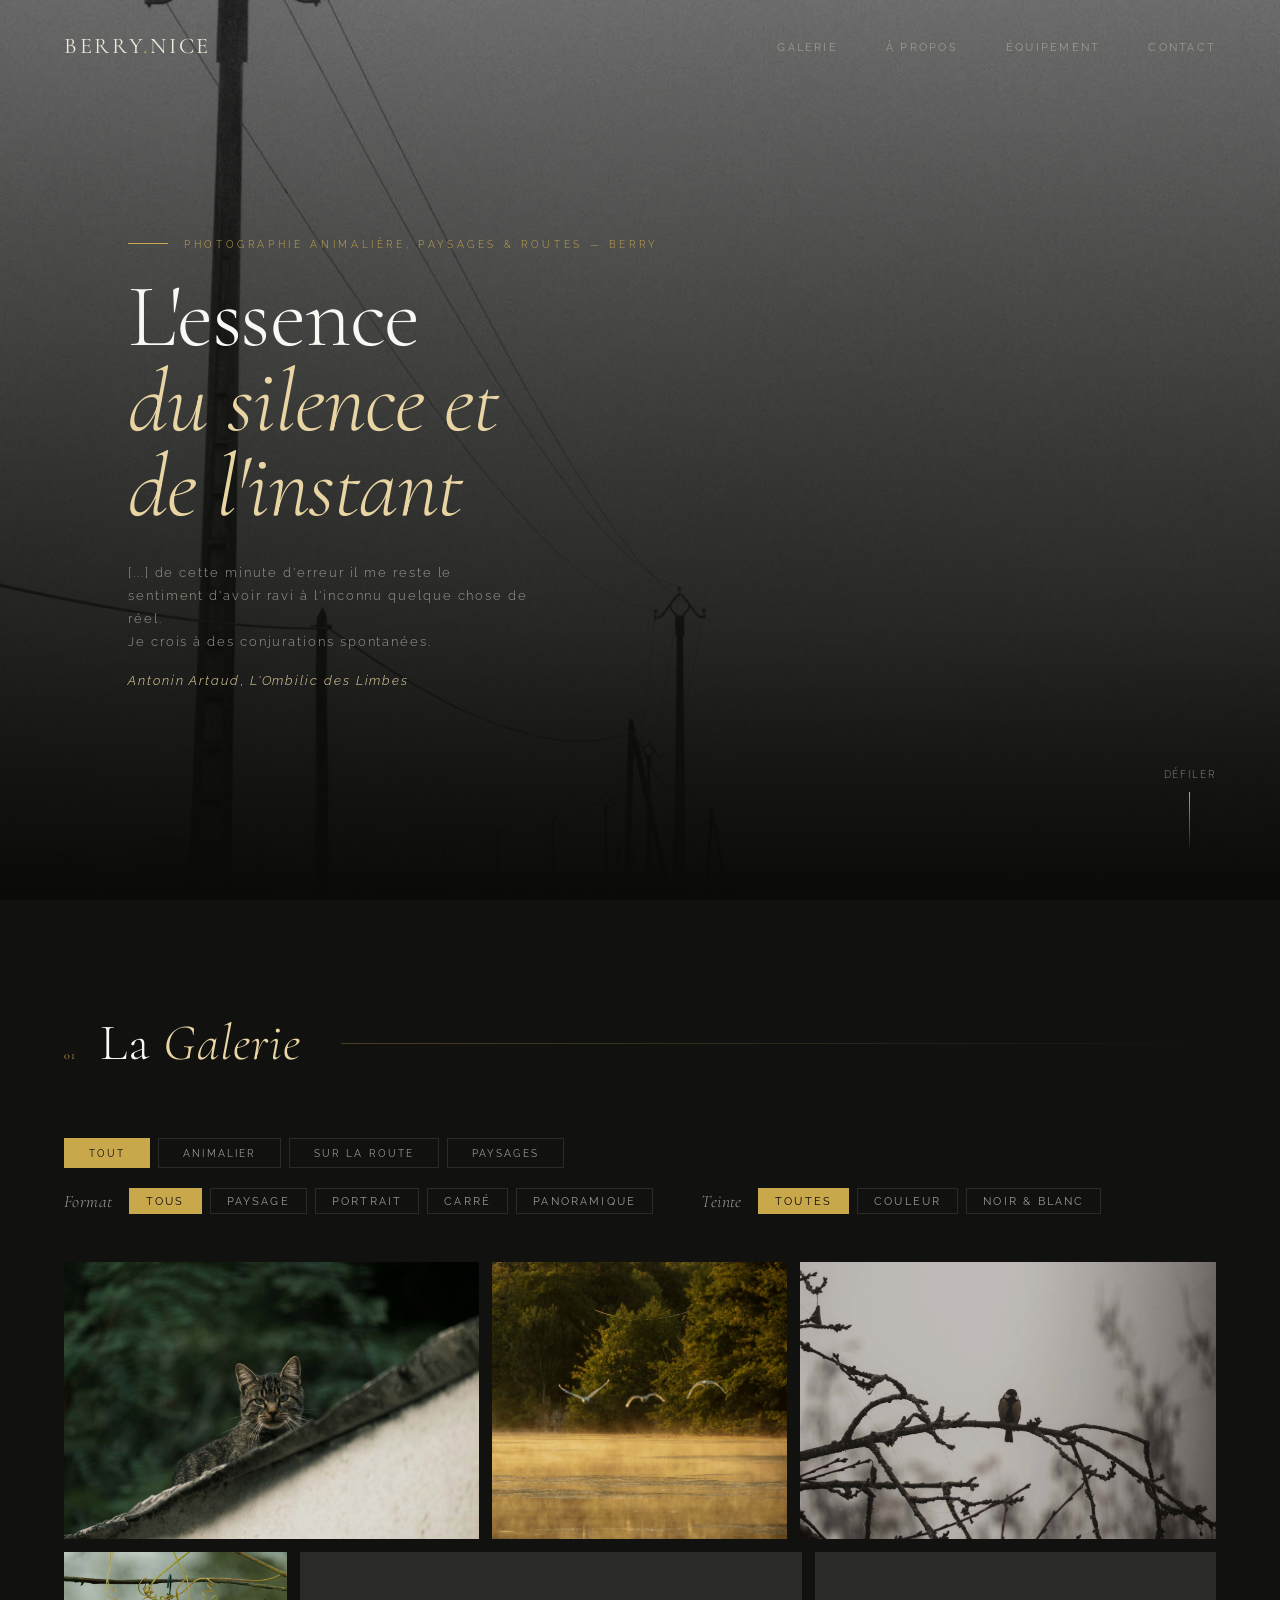
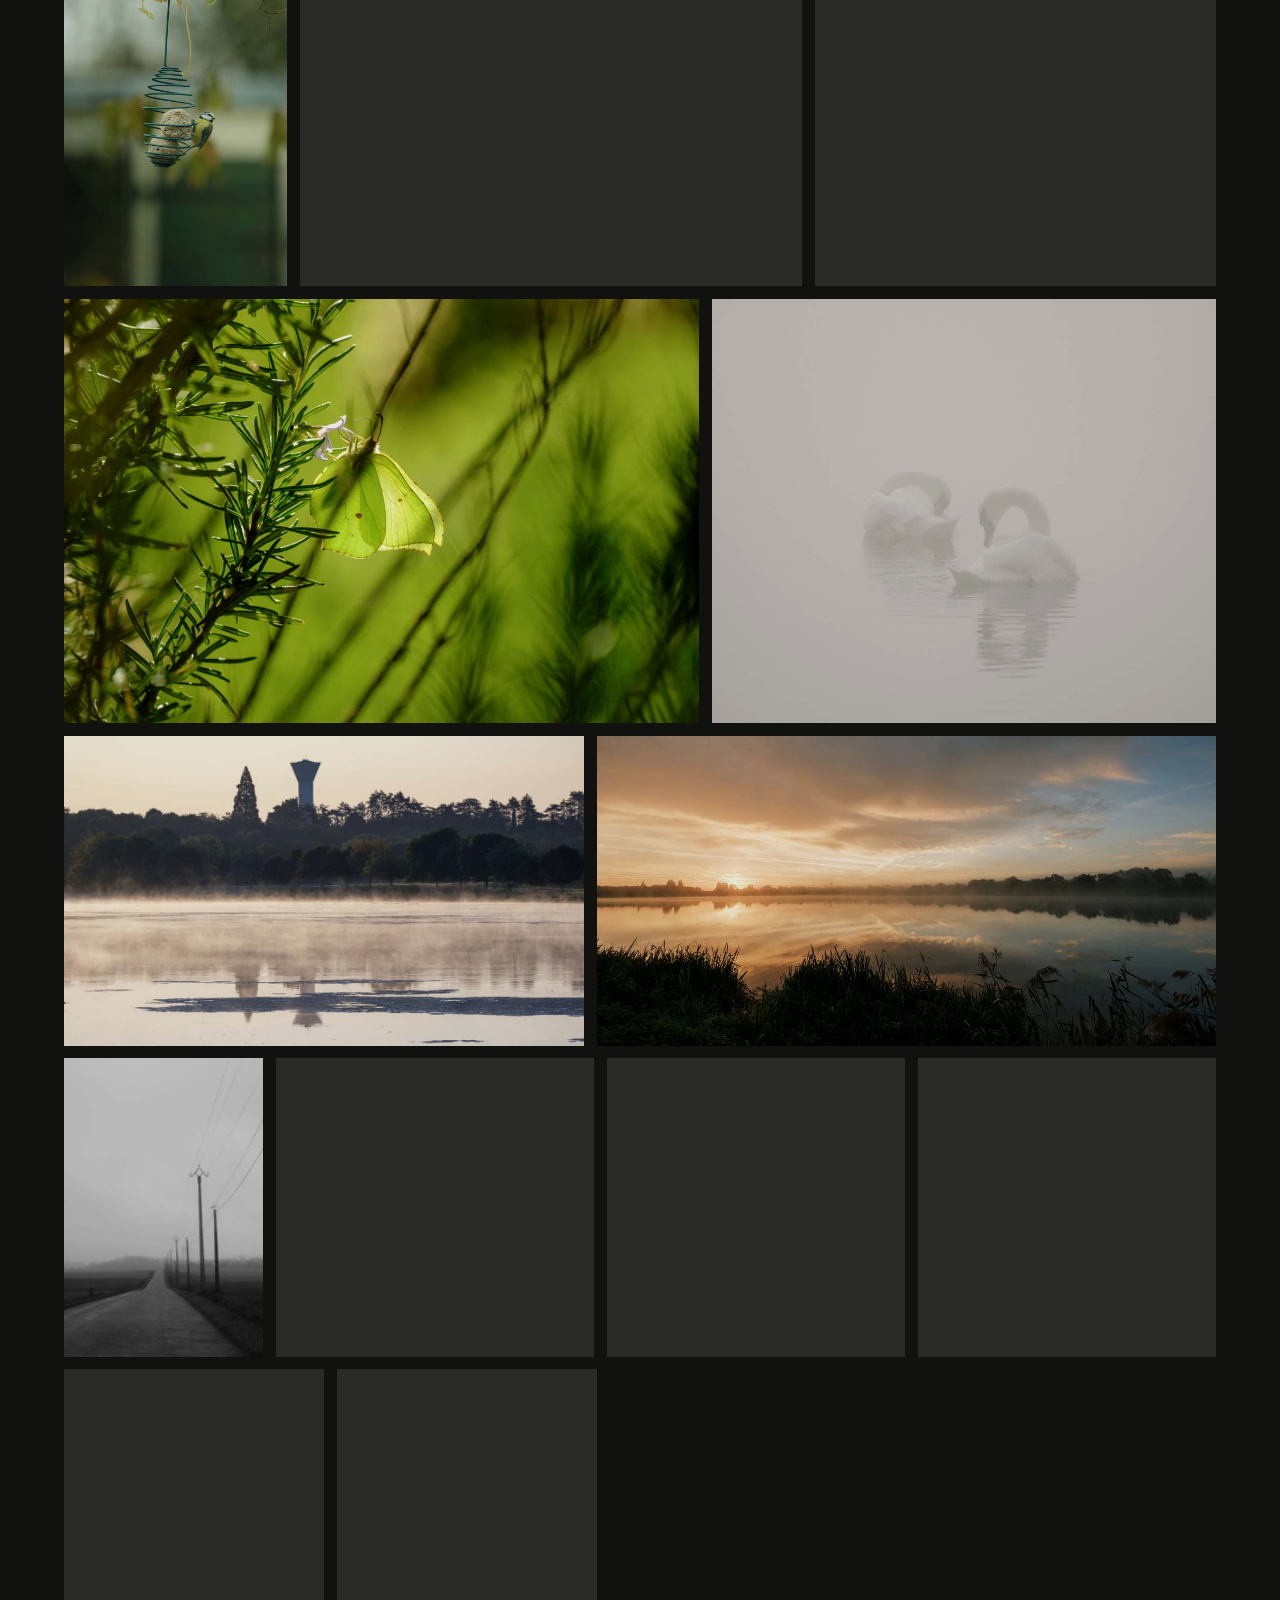
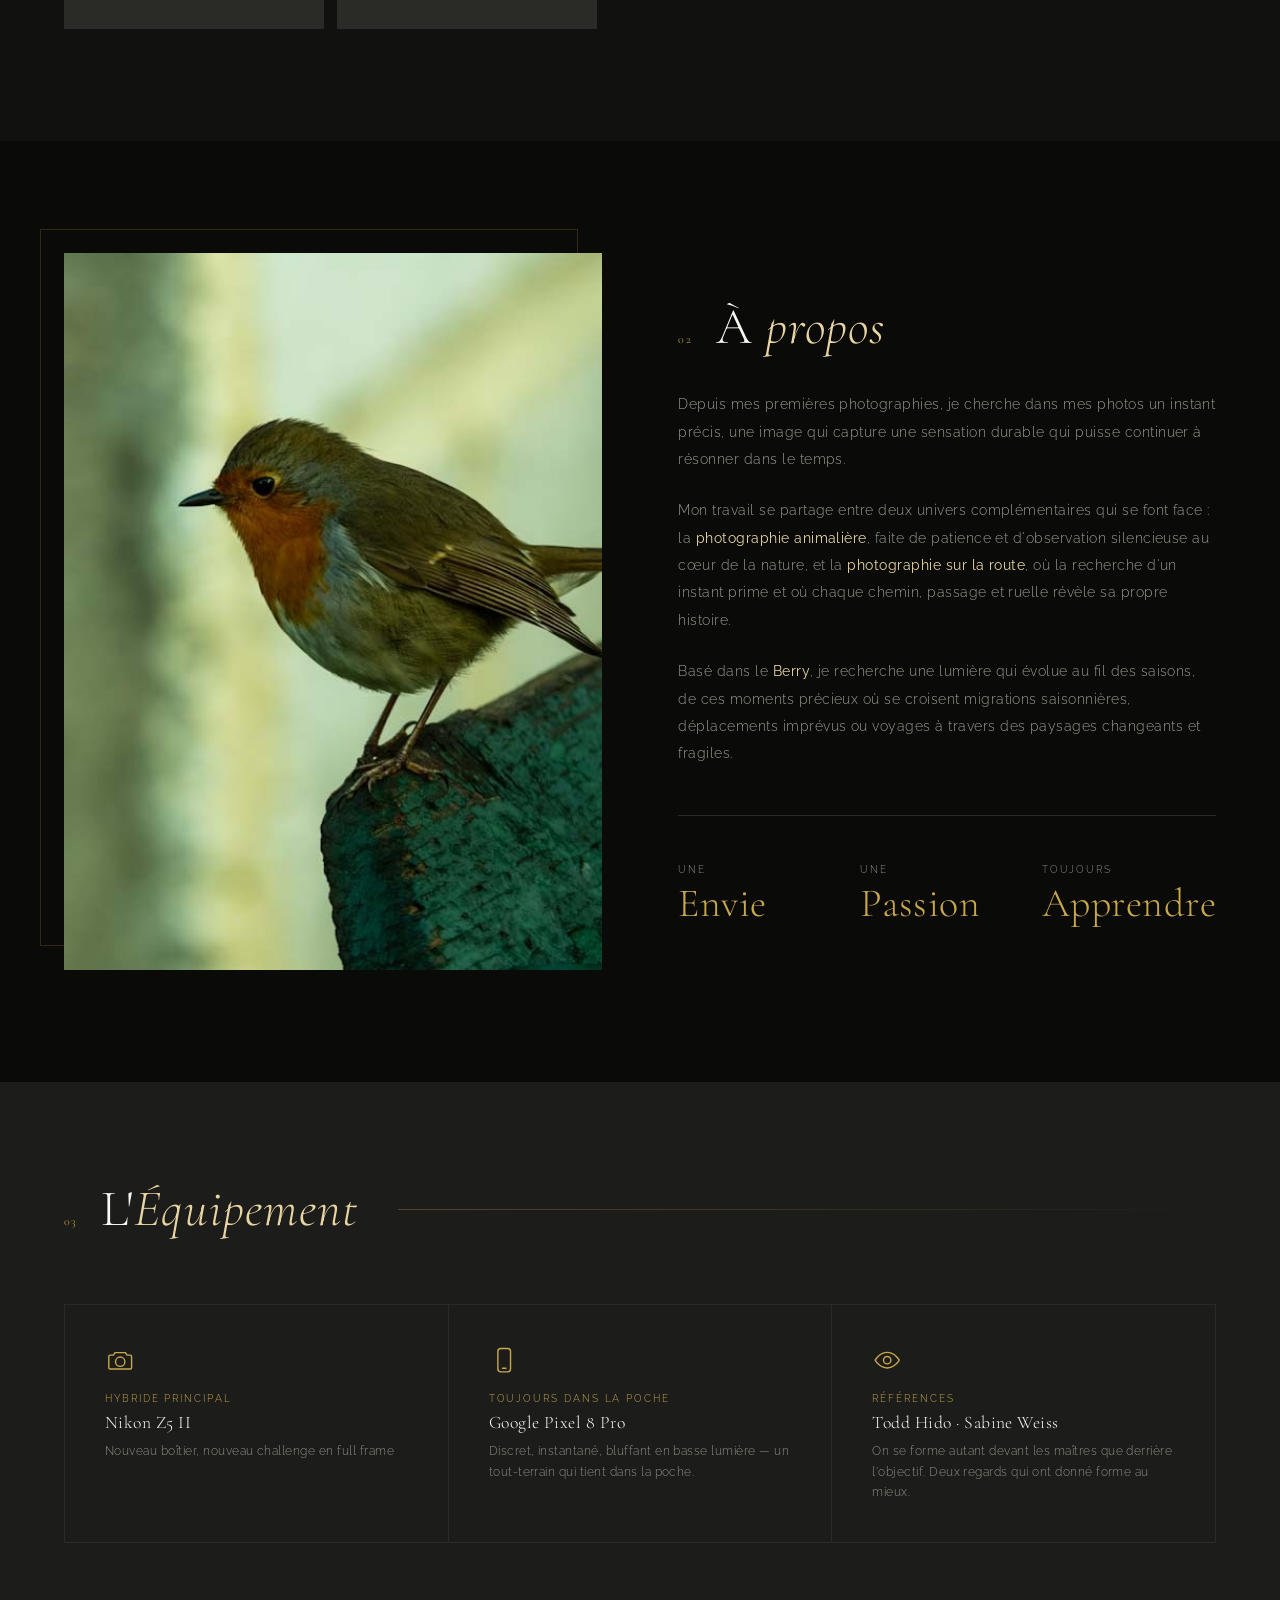
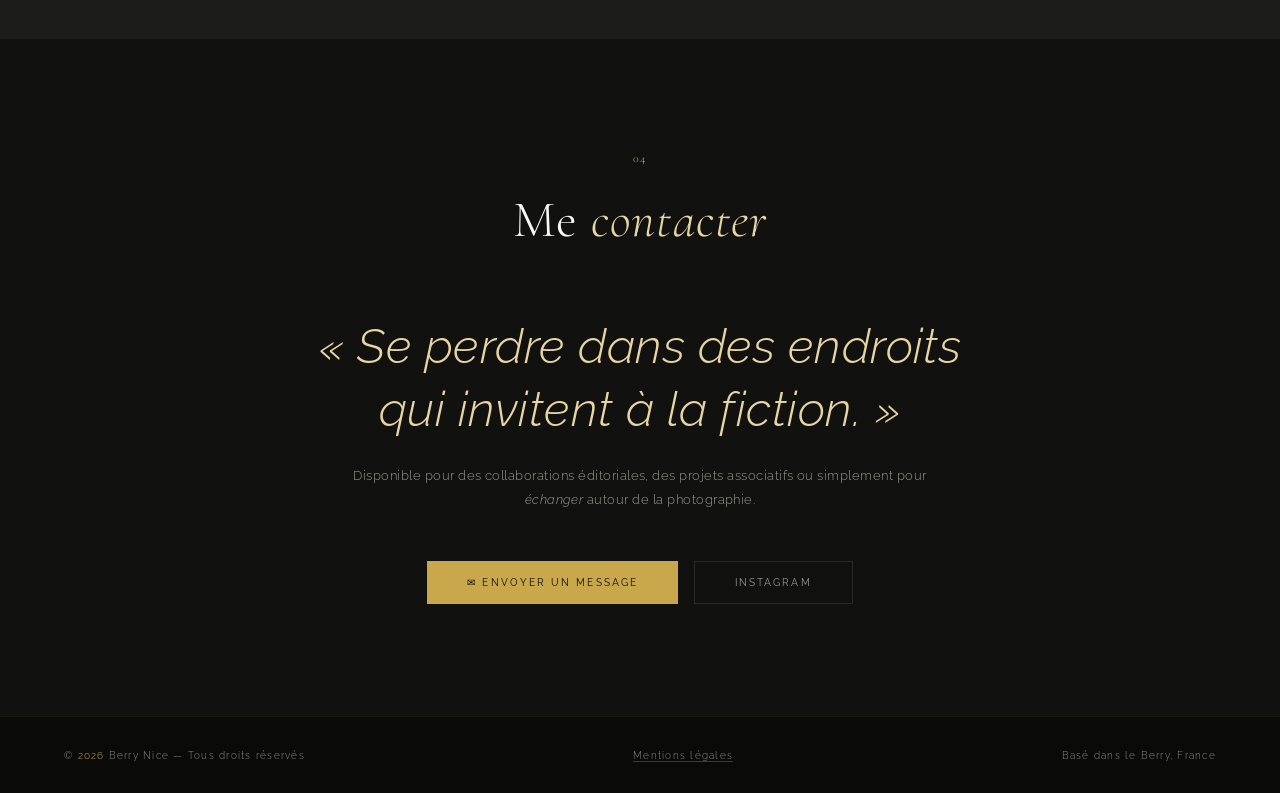
==== commit d4890f2e: "Exif update" ====
--- a/index.html
+++ b/index.html
@@ -3,6 +3,8 @@
 <head>
   <meta charset="UTF-8" />
   <meta name="viewport" content="width=device-width, initial-scale=1.0" />
+  <meta name="theme-color" content="#0a0a08" />   <!-- barre du navigateur mobile : même noir que le site -->
+  <meta name="color-scheme" content="dark" />      <!-- fond sombre dès le chargement (pas d'éclair blanc), barres de défilement sombres -->
   <title>Berry Nice — Photographie Animalière, Paysages &amp; Routes</title>
   <meta name="description" content="Portfolio de photographie animalière, de paysages et de routes, basé dans le Berry. Capturer l'essence du silence et des moments spontanés, dans la nature comme au bord des chemins." />
 
@@ -16,14 +18,18 @@
   <link rel="canonical" href="https://sam2lowry.github.io/bookphoto/" />
   <noscript><style>.gallery-filters { display: none; }</style></noscript>
   <link rel="icon" type="image/svg+xml" href="data:image/svg+xml,<svg xmlns='http://www.w3.org/2000/svg' viewBox='0 0 100 100'><circle cx='50' cy='50' r='45' fill='%23c9a84c'/><circle cx='50' cy='50' r='20' fill='none' stroke='%230a0a08' stroke-width='8'/></svg>" />
-
-    <link rel="preconnect" href="https://fonts.googleapis.com" />
-  <link rel="preconnect" href="https://fonts.gstatic.com" crossorigin />
-  <link href="https://fonts.googleapis.com/css2?family=Cormorant+Garamond:ital,wght@0,300;0,400;0,600;1,300;1,400&family=Raleway:wght@200;300;400;500&display=swap" rel="stylesheet" />
+  <link rel="apple-touch-icon" href="apple-touch-icon.png" />
+
+  <!-- Polices hébergées (voir style.css, section 0) : préchargement des 3 plus visibles à l'écran d'accueil -->
+  <link rel="preload" as="font" type="font/woff2" crossorigin href="fonts/cormorant-garamond-latin-300-normal.woff2" />
+  <link rel="preload" as="font" type="font/woff2" crossorigin href="fonts/cormorant-garamond-latin-300-italic.woff2" />
+  <link rel="preload" as="font" type="font/woff2" crossorigin href="fonts/raleway-latin-300-normal.woff2" />
   <link rel="preload" as="image" href="images/portfolio/dscf6337.jpg" fetchpriority="high" />
   <link rel="stylesheet" href="style.css" />
 </head>
 <body>
+
+  <a class="skip-link" href="#contenu">Aller au contenu</a>
 
   <!-- ═══════════════════════════════════════════════════════════
        CURSEUR PERSONNALISÉ
@@ -54,7 +60,7 @@
 
   </nav>
 
-  <main>
+  <main id="contenu" tabindex="-1">
 
   <!-- ═══════════════════════════════════════════════════════════
        HERO
@@ -95,27 +101,34 @@
 
     <div class="gallery-filters reveal">
 
-      <div class="filter-group" role="group" aria-label="Thème">
+      <div class="filter-group" role="group" aria-label="Filtres">
         <button type="button" class="filter-btn active" data-group="cat" data-filter="all"       aria-pressed="true">Tout</button>
         <button type="button" class="filter-btn"        data-group="cat" data-filter="animalier" aria-pressed="false">Animalier</button>
         <button type="button" class="filter-btn"        data-group="cat" data-filter="route"     aria-pressed="false">Sur la route</button>
         <button type="button" class="filter-btn"        data-group="cat" data-filter="paysages"  aria-pressed="false">Paysages</button>
-      </div>
-
-      <div class="filter-group filter-group--secondary" role="group" aria-label="Format">
-        <span class="filter-label" aria-hidden="true">Format</span>
-        <button type="button" class="filter-btn active" data-group="ratio" data-filter="all"      aria-pressed="true">Tous</button>
-        <button type="button" class="filter-btn"        data-group="ratio" data-filter="paysage"  aria-pressed="false">Paysage</button>
-        <button type="button" class="filter-btn"        data-group="ratio" data-filter="portrait" aria-pressed="false">Portrait</button>
-        <button type="button" class="filter-btn"        data-group="ratio" data-filter="carre"    aria-pressed="false">Carré</button>
-        <button type="button" class="filter-btn"        data-group="ratio" data-filter="panorama" aria-pressed="false">Panoramique</button>
-      </div>
-
-      <div class="filter-group filter-group--secondary" role="group" aria-label="Teinte">
-        <span class="filter-label" aria-hidden="true">Teinte</span>
-        <button type="button" class="filter-btn active" data-group="teinte" data-filter="all"     aria-pressed="true">Toutes</button>
-        <button type="button" class="filter-btn"        data-group="teinte" data-filter="couleur" aria-pressed="false">Couleur</button>
-        <button type="button" class="filter-btn"        data-group="teinte" data-filter="nb"      aria-pressed="false">Noir &amp; blanc</button>
+        <button type="button" class="filter-toggle" id="filterToggle" aria-expanded="false" aria-controls="filterPanel">
+          Affiner <span class="filter-count" id="filterCount" hidden></span>
+        </button>
+      </div>
+
+      <div class="filter-panel" id="filterPanel">
+
+          <div class="filter-group filter-group--secondary" role="group" aria-label="Format">
+          <span class="filter-label" aria-hidden="true">Format</span>
+          <button type="button" class="filter-btn active" data-group="ratio" data-filter="all"      aria-pressed="true">Tous</button>
+          <button type="button" class="filter-btn"        data-group="ratio" data-filter="paysage"  aria-pressed="false">Paysage</button>
+          <button type="button" class="filter-btn"        data-group="ratio" data-filter="portrait" aria-pressed="false">Portrait</button>
+          <button type="button" class="filter-btn"        data-group="ratio" data-filter="carre"    aria-pressed="false">Carré</button>
+          <button type="button" class="filter-btn"        data-group="ratio" data-filter="panorama" aria-pressed="false">Panoramique</button>
+        </div>
+
+        <div class="filter-group filter-group--secondary" role="group" aria-label="Teinte">
+          <span class="filter-label" aria-hidden="true">Teinte</span>
+          <button type="button" class="filter-btn active" data-group="teinte" data-filter="all"     aria-pressed="true">Toutes</button>
+          <button type="button" class="filter-btn"        data-group="teinte" data-filter="couleur" aria-pressed="false">Couleur</button>
+          <button type="button" class="filter-btn"        data-group="teinte" data-filter="nb"      aria-pressed="false">Noir &amp; blanc</button>
+        </div>
+
       </div>
 
     </div>
@@ -127,7 +140,10 @@
 
     </div><!-- fin .gallery-grid -->
 
-    <p class="gallery-empty" id="galleryEmpty" hidden>Aucune photo ne correspond à cette sélection.</p>
+    <div class="gallery-empty" id="galleryEmpty" hidden>
+      <p>Aucune photo ne correspond à cette sélection.</p>
+      <button type="button" class="filter-btn" id="filterReset">Réinitialiser les filtres</button>
+    </div>
 
     <!-- noscript-galerie:début — copie statique de photos.js (visiteurs sans JS, moteurs de recherche) -->
     <noscript>
@@ -184,30 +200,30 @@
       <p class="reveal">
         Mon travail se partage entre deux univers complémentaires qui se font face :
         la <strong>photographie animalière</strong>, faite de patience
-        et d'observation silencieuse au cœur de la nature, et une
-        <strong>photographie de l'errance, sur la route</strong>, où la recherche d'un instant prime
-        et où chaque chemin
+        et d'observation silencieuse au cœur de la nature, et la
+        <strong>photographie sur la route</strong>, où la recherche d'un instant prime
+        et où chaque chemin, passage et ruelle
         révèle sa propre histoire.
       
       </p>
 
       <p class="reveal">
-        Basé dans le <strong>Berry</strong>depuis peu, je tente de travailler une lumière qui évolue au fil des saisons, de ces moments précieux 
+        Basé dans le <strong>Berry</strong>, je recherche une lumière qui évolue au fil des saisons, de ces moments précieux 
         où se croisent migrations saisonnières, déplacements imprévus ou voyages à travers des paysages changeants et fragiles.
       </p>
 
       <div class="about-stats reveal">
         <div>
+          <span class="stat-label">Une</span>
           <span class="stat-val">Envie</span>
+        </div>
+        <div>
           <span class="stat-label">Une</span>
+          <span class="stat-val">Passion</span>
         </div>
         <div>
-          <span class="stat-val">Passion</span>
-          <span class="stat-label">Une</span>
-        </div>
-        <div>
+          <span class="stat-label">Toujours</span>
           <span class="stat-val">Apprendre</span>
-          <span class="stat-label">Toujours</span>
         </div>
       </div>
 
@@ -231,21 +247,21 @@
     <div class="gear-grid reveal">
 
       <div class="gear-item">
-        <span class="gear-icon">📷</span>
+        <svg class="gear-icon" viewBox="0 0 24 24" aria-hidden="true" focusable="false"><path d="M4 8h2.6l1.3-2h8.2l1.3 2H20a1 1 0 0 1 1 1v9a1 1 0 0 1-1 1H4a1 1 0 0 1-1-1V9a1 1 0 0 1 1-1z"/><circle cx="12" cy="13.2" r="3.7"/></svg>
         <span class="gear-cat">Hybride principal</span>
         <p class="gear-name">Nikon Z5 II</p>
         <p class="gear-desc">Nouveau boîtier, nouveau challenge en full frame</p>
       </div>
 
       <div class="gear-item">
-        <span class="gear-icon">📱</span>
+        <svg class="gear-icon" viewBox="0 0 24 24" aria-hidden="true" focusable="false"><rect x="7" y="2.8" width="10" height="18.4" rx="2.4"/><path d="M10.6 18.4h2.8"/></svg>
         <span class="gear-cat">Toujours dans la poche</span>
         <p class="gear-name">Google Pixel 8 Pro</p>
         <p class="gear-desc">Discret, instantané, bluffant en basse lumière — un tout-terrain qui tient dans la poche.</p>
       </div>
 
       <div class="gear-item">
-        <span class="gear-icon">👁</span>
+        <svg class="gear-icon" viewBox="0 0 24 24" aria-hidden="true" focusable="false"><path d="M2.5 12S6 5.8 12 5.8 21.5 12 21.5 12 18 18.2 12 18.2 2.5 12 2.5 12z"/><circle cx="12" cy="12" r="2.9"/></svg>
         <span class="gear-cat">Références</span>
         <p class="gear-name">Todd Hido · Sabine Weiss</p>
         <p class="gear-desc">On se forme autant devant les maîtres que derrière l'objectif. Deux regards qui ont donné forme au mieux.</p>
@@ -264,7 +280,7 @@
       </div>
 
       <p class="contact-tagline reveal">
-        « Se perdre dans des endroits<br>qui invitent à la fiction. »
+        «&nbsp;Se perdre dans des endroits qui invitent à la fiction.&nbsp;»
       </p>
 
       <p class="contact-text reveal">
@@ -289,7 +305,8 @@
   ═══════════════════════════════════════════════════════════ -->
   <footer>
     <p>© <span id="year"></span> Berry Nice — Tous droits réservés</p>
-    <p>Quelque part dans le Berry, France</p>
+    <p><a href="mentions-legales.html">Mentions légales</a></p>
+    <p>Basé dans le Berry, France</p>
   </footer>
 
 
@@ -316,11 +333,13 @@
       <div class="lightbox-counter" id="lightboxCounter">1 / 12</div>
       <h3 id="lightboxTitle"></h3>
       <p  id="lightboxCat"></p>
+      <p  class="lightbox-exif" id="lightboxExif" hidden></p>   <!-- appareil · focale · ouverture · vitesse · ISO (photos-exif.js) -->
     </div>
   </div>
 
 
   <script src="photos.js"></script>
+  <script src="photos-exif.js"></script>
   <script src="script.js"></script>
 
 </body>
--- a/style.css
+++ b/style.css
@@ -2,6 +2,7 @@
    STYLE.CSS — Portfolio Photo Nature
    ----------------------------------------------------------------
    Sommaire :
+     0.  Polices hébergées
      1.  Variables & Reset
      2.  Typographie de base
      3.  Curseur personnalisé
@@ -20,6 +21,70 @@
 
 
 /* ───────────────────────────────────────────────────────────────
+   0. POLICES — hébergées dans le dossier fonts/ (licence SIL OFL)
+   ─ Aucune requête vers Google : plus rapide, et rien n'est transmis
+     à un tiers. Seules les variantes réellement utilisées par le site
+     sont embarquées (sous-ensemble « latin » : le français complet).
+   ─ Pour une nouvelle graisse ou un nouveau style : ajouter le fichier
+     .woff2 dans fonts/ et copier un bloc ci-dessous.
+─────────────────────────────────────────────────────────────── */
+
+@font-face {
+  font-family:   'Cormorant Garamond';
+  font-style:    normal;
+  font-weight:   300;
+  font-display:  swap;
+  src:           url('fonts/cormorant-garamond-latin-300-normal.woff2') format('woff2');
+  unicode-range: U+0000-00FF, U+0131, U+0152-0153, U+02BB-02BC, U+02C6, U+02DA, U+02DC, U+0304, U+0308, U+0329, U+2000-206F, U+20AC, U+2122, U+2191, U+2193, U+2212, U+2215, U+FEFF, U+FFFD;
+}
+
+@font-face {
+  font-family:   'Cormorant Garamond';
+  font-style:    italic;
+  font-weight:   300;
+  font-display:  swap;
+  src:           url('fonts/cormorant-garamond-latin-300-italic.woff2') format('woff2');
+  unicode-range: U+0000-00FF, U+0131, U+0152-0153, U+02BB-02BC, U+02C6, U+02DA, U+02DC, U+0304, U+0308, U+0329, U+2000-206F, U+20AC, U+2122, U+2191, U+2193, U+2212, U+2215, U+FEFF, U+FFFD;
+}
+
+@font-face {
+  font-family:   'Cormorant Garamond';
+  font-style:    normal;
+  font-weight:   400;
+  font-display:  swap;
+  src:           url('fonts/cormorant-garamond-latin-400-normal.woff2') format('woff2');
+  unicode-range: U+0000-00FF, U+0131, U+0152-0153, U+02BB-02BC, U+02C6, U+02DA, U+02DC, U+0304, U+0308, U+0329, U+2000-206F, U+20AC, U+2122, U+2191, U+2193, U+2212, U+2215, U+FEFF, U+FFFD;
+}
+
+@font-face {
+  font-family:   'Raleway';
+  font-style:    normal;
+  font-weight:   300;
+  font-display:  swap;
+  src:           url('fonts/raleway-latin-300-normal.woff2') format('woff2');
+  unicode-range: U+0000-00FF, U+0131, U+0152-0153, U+02BB-02BC, U+02C6, U+02DA, U+02DC, U+0304, U+0308, U+0329, U+2000-206F, U+20AC, U+2122, U+2191, U+2193, U+2212, U+2215, U+FEFF, U+FFFD;
+}
+
+@font-face {
+  font-family:   'Raleway';
+  font-style:    italic;
+  font-weight:   300;
+  font-display:  swap;
+  src:           url('fonts/raleway-latin-300-italic.woff2') format('woff2');
+  unicode-range: U+0000-00FF, U+0131, U+0152-0153, U+02BB-02BC, U+02C6, U+02DA, U+02DC, U+0304, U+0308, U+0329, U+2000-206F, U+20AC, U+2122, U+2191, U+2193, U+2212, U+2215, U+FEFF, U+FFFD;
+}
+
+@font-face {
+  font-family:   'Raleway';
+  font-style:    normal;
+  font-weight:   400;
+  font-display:  swap;
+  src:           url('fonts/raleway-latin-400-normal.woff2') format('woff2');
+  unicode-range: U+0000-00FF, U+0131, U+0152-0153, U+02BB-02BC, U+02C6, U+02DA, U+02DC, U+0304, U+0308, U+0329, U+2000-206F, U+20AC, U+2122, U+2191, U+2193, U+2212, U+2215, U+FEFF, U+FFFD;
+}
+
+
+/* ───────────────────────────────────────────────────────────────
    1. VARIABLES & RESET
 ─────────────────────────────────────────────────────────────── */
 
@@ -130,6 +195,38 @@
   transition: all 0.12s ease;
   will-change: transform;
 }
+
+/* Invisibles jusqu'au premier mouvement de souris : sinon ils restent
+   figés en haut à gauche de l'écran (classe posée par script.js) */
+.cursor,
+.cursor-ring { opacity: 0; }
+
+body.cursor-actif .cursor,
+body.cursor-actif .cursor-ring { opacity: 1; }
+
+
+/* Lien d'évitement : invisible, il apparaît au premier appui sur Tab
+   et permet aux utilisateurs du clavier de passer la navigation */
+.skip-link {
+  position:        fixed;
+  top:             0.75rem;
+  left:            0.75rem;
+  z-index:         10000;                  /* au-dessus du curseur (9999) */
+  padding:         0.7rem 1.2rem;
+  background:      var(--or);
+  color:           var(--noir);
+  font-family:     var(--font-sans);
+  font-size:       0.75rem;
+  letter-spacing:  0.15em;
+  text-transform:  uppercase;
+  text-decoration: none;
+  transform:       translateY(-250%);
+  transition:      transform 0.25s;
+}
+
+.skip-link:focus { transform: translateY(0); }
+
+main:focus { outline: none; }              /* cible du lien d'évitement */
 
 
 /* ───────────────────────────────────────────────────────────────
@@ -427,7 +524,9 @@
   background: var(--charbon);
 }
 
-/* Filtres : thème (ligne principale), puis format et teinte (secondaires) */
+/* Filtres : thème (ligne principale), puis format et teinte (secondaires).
+   Sur ordinateur tout est visible ; sur tablette et mobile, format et teinte
+   se replient derrière le bouton « Affiner » (voir @media 900px, plus bas). */
 .gallery-filters {
   display:       flex;
   flex-wrap:     wrap;
@@ -436,6 +535,13 @@
   margin-bottom: 3rem;
 }
 
+.filter-panel {
+  display:     flex;
+  flex-wrap:   wrap;
+  align-items: center;
+  gap:         1.25rem 3rem;
+}
+
 .filter-group {
   display:     flex;
   align-items: center;
@@ -443,7 +549,7 @@
   gap:         0.5rem;
 }
 
-.filter-group:first-child { flex-basis: 100%; }
+.gallery-filters > .filter-group:first-child { flex-basis: 100%; }
 
 .filter-label {
   font-family:  var(--font-serif);
@@ -453,17 +559,19 @@
   margin-right: 0.5rem;
 }
 
-.filter-btn {
-  background:    transparent;
-  border:        1px solid var(--fumee);
-  color:         var(--gris-clair);
-  padding:       0.5rem 1.5rem;
-  font-family:   var(--font-sans);
-  font-size:     clamp(0.65rem, 0.55vw, 0.85rem);
+.filter-btn,
+.filter-toggle {
+  background:     transparent;
+  border:         1px solid var(--fumee);
+  color:          var(--gris-clair);
+  padding:        0.5rem 1.5rem;
+  font-family:    var(--font-sans);
+  font-size:      clamp(0.65rem, 0.55vw, 0.85rem);
   letter-spacing: 0.2em;
   text-transform: uppercase;
-  cursor:        pointer;
-  transition:    all 0.3s;
+  white-space:    nowrap;
+  cursor:         pointer;
+  transition:     all 0.3s;
 }
 
 .filter-group--secondary .filter-btn {
@@ -471,17 +579,66 @@
   font-size: clamp(0.68rem, 0.55vw, 0.8rem);
 }
 
-.filter-btn:hover,
 .filter-btn.active {
-  background:  var(--or);
+  background:   var(--or);
   border-color: var(--or);
-  color:       var(--noir);
-}
-
-.filter-btn:focus-visible {
+  color:        var(--noir);
+}
+
+/* Survol : seulement avec une vraie souris (au doigt, il resterait « collé » après le toucher) */
+@media (hover: hover) {
+  .filter-btn:hover {
+    background:   var(--or);
+    border-color: var(--or);
+    color:        var(--noir);
+  }
+}
+
+.filter-btn:focus-visible,
+.filter-toggle:focus-visible {
   outline:        1px solid var(--or);
   outline-offset: 3px;
 }
+
+/* Bouton « Affiner » : affiché uniquement sur tablette et mobile */
+.filter-toggle {
+  display:     none;
+  align-items: center;
+  gap:         0.6rem;
+}
+
+.filter-toggle::after {                     /* petit chevron */
+  content:      '';
+  width:        0.4em;
+  height:       0.4em;
+  border:       solid currentColor;
+  border-width: 0 1px 1px 0;
+  transform:    translateY(-0.12em) rotate(45deg);
+  transition:   transform 0.3s;
+}
+
+.filter-toggle[aria-expanded="true"]::after { transform: translateY(0.1em) rotate(-135deg); }
+
+.filter-toggle[aria-expanded="true"],
+.filter-toggle.has-active {
+  border-color: var(--or);
+  color:        var(--or);
+}
+
+/* Pastille : nombre de filtres actifs, visible même panneau replié */
+.filter-count {
+  display:        inline-grid;
+  place-items:    center;
+  min-width:      1.7em;
+  height:         1.7em;
+  border-radius:  50%;
+  background:     var(--or);
+  color:          var(--noir);
+  font-size:      0.85em;
+  letter-spacing: 0;
+}
+
+.filter-count[hidden] { display: none; }
 
 /* Galerie de secours (visiteurs sans JavaScript) */
 .gallery-noscript {
@@ -496,19 +653,25 @@
 
 /* Message quand la combinaison de filtres ne renvoie aucune photo */
 .gallery-empty {
-  font-family: var(--font-serif);
-  font-style:  italic;
-  font-size:   1.3rem;
-  color:       var(--gris-clair);
-  text-align:  center;
-  padding:     3rem 0;
+  text-align: center;
+  padding:    3rem 0;
+}
+
+.gallery-empty p {
+  font-family:   var(--font-serif);
+  font-style:    italic;
+  font-size:     1.3rem;
+  color:         var(--gris-clair);
+  margin-bottom: 1.5rem;
 }
 
 /* Grille en rangées justifiées : chaque photo garde son ratio et toutes
    les photos d'une même rangée ont la même hauteur (--row-h = hauteur cible).
    --ar (largeur / hauteur) est posé par script.js. */
 .gallery-grid {
-  --row-h:     260px;
+  --row-h-base: 260px;                                    /* hauteur cible d'une rangée (varie avec l'écran) */
+  --echelle:    1;                                        /* agrandissement quand peu de photos (script.js) */
+  --row-h:      calc(var(--row-h-base) * var(--echelle));
   display:     flex;
   flex-wrap:   wrap;
   align-items: flex-start;
@@ -611,8 +774,10 @@
 .lightbox {
   position:   fixed;
   inset:      0;
-  background: rgba(0, 0, 0, 0.96);
+  background: #000;
   z-index:    1000;
+  box-sizing: border-box;
+  padding-bottom: 9rem;        /* réserve la place de la légende (titre, légende, infos de prise de vue) */
   display:    flex;
   align-items: center;
   justify-content: center;
@@ -628,7 +793,8 @@
 
 .lightbox img {
   max-width:   90vw;
-  max-height:  90vh;
+  max-height:  calc(100vh - 13rem);
+  max-height:  calc(100dvh - 13rem);
   object-fit:  contain;
   border:      1px solid rgba(201, 168, 76, 0.15);
 }
@@ -652,7 +818,7 @@
 
 .lightbox-nav {
   position:   absolute;
-  top:        50%;
+  top:        calc((100% - 9rem) / 2);   /* centré sur la photo, pas sur la légende */
   transform:  translateY(-50%);
   background: none;
   border:     1px solid rgba(201, 168, 76, 0.3);
@@ -684,6 +850,28 @@
 }
 
 /* Compteur ex: "3 / 11" */
+/* Infos de prise de vue : discrètes, sous la légende. Le « · » est collé à la fin de chaque
+   élément (sauf le dernier) : si la ligne passe sur deux lignes, il reste en bout de ligne,
+   jamais en début de ligne. */
+.lightbox-info .lightbox-exif {
+  display:         flex;
+  flex-wrap:       wrap;
+  justify-content: center;
+  max-width:       min(90vw, 42rem);
+  margin:          0.7rem auto 0;
+  font-size:       clamp(0.62rem, 0.5vw, 0.78rem);
+  letter-spacing:  0.1em;
+  text-transform:  none;
+  color:           var(--gris);
+}
+.lightbox-info .lightbox-exif[hidden] { display: none; }
+.lightbox-exif span { white-space: nowrap; }
+.lightbox-exif span:not(:last-child)::after {
+  content: '·';
+  margin:  0 0.7em;
+  opacity: 0.6;
+}
+
 .lightbox-counter {
   font-size:     clamp(0.55rem, 0.45vw, 0.65rem);
   letter-spacing: 0.35em;
@@ -875,7 +1063,7 @@
   letter-spacing: 0.2em;
   text-transform: uppercase;
   color:         var(--gris);
-  margin-top:    0.3rem;
+  margin-bottom:    0.3rem;
 }
 
 
@@ -912,9 +1100,19 @@
 }
 
 .gear-icon {
-  display:       block;
-  font-size:     1.5rem;
-  margin-bottom: 1rem;
+  display:         block;
+  width:           1.9rem;
+  height:          1.9rem;
+  margin-bottom:   1.1rem;
+  fill:            none;
+  stroke:          var(--or);
+  stroke-width:    1.1;
+  stroke-linecap:  round;
+  stroke-linejoin: round;
+  transition:      stroke 0.3s;
+}
+.gear-item:hover .gear-icon {
+  stroke: var(--or-pale);
 }
 
 .gear-cat {
@@ -968,6 +1166,11 @@
   color:         var(--or-pale);
   margin-bottom: 1.5rem;
   line-height:   1.3;
+  text-wrap:     balance;       /* lignes de longueur voisine : plus de mot seul sur une ligne */
+}
+
+@media (min-width: 800px) {
+  .contact-tagline { margin-inline: -4rem; }   /* tient sur 2 lignes malgré la colonne de 600 px */
 }
 
 .contact-text {
@@ -1073,6 +1276,17 @@
 footer span {
   color: var(--or);
 }
+footer a {
+  color:           inherit;
+  text-decoration: none;
+  border-bottom:   1px solid rgba(201, 168, 76, 0.3);
+  transition:      color 0.3s, border-color 0.3s;
+}
+footer a:hover,
+footer a:focus-visible {
+  color:        var(--or);
+  border-color: var(--or);
+}
 
 
 /* ───────────────────────────────────────────────────────────────
@@ -1130,7 +1344,7 @@
 
   /* Galerie : rangées plus hautes sur très grand écran */
   .gallery-grid {
-    --row-h: 320px;
+    --row-h-base: 320px;
     gap:     1.2rem;
   }
 
@@ -1158,7 +1372,7 @@
 @media (max-width: 1200px) {
 
   /* Galerie : rangées plus basses */
-  .gallery-grid { --row-h: 240px; }
+  .gallery-grid { --row-h-base: 240px; }
 }
 
 /* ── Tablette portrait / mobile large < 900px ────────────────── */
@@ -1196,7 +1410,7 @@
   .hero-sub { max-width: 100%; }
 
   /* Galerie : tablette */
-  .gallery-grid { --row-h: 200px; }
+  .gallery-grid { --row-h-base: 200px; }
 
   /* À propos : empilement vertical */
   #apropos {
@@ -1289,7 +1503,6 @@
 
   .lightbox img {
     max-width: 100vw;
-    max-height: 80vh;
   }
 }
 
@@ -1359,10 +1572,45 @@
 }
 
 
-/* Filtres : zones de toucher plus confortables sur tablette et mobile */
+/* Filtres sur tablette et mobile : bandeau compact.
+   Les thèmes passent à la ligne (rien n'est caché) et « Affiner » se place à
+   droite de la dernière ligne ; format et teinte sont repliés derrière lui ;
+   boutons assez hauts pour le toucher (40 px). */
 @media (max-width: 900px) {
-  .filter-btn                          { padding: 0.6rem 1.1rem; }
-  .filter-group--secondary .filter-btn { padding: 0.55rem 1rem; }
+  .gallery-filters {
+    gap:           0.75rem;
+    margin-bottom: 2rem;
+  }
+
+  .filter-btn,
+  .filter-toggle {
+    min-height:      2.5rem;
+    padding:         0.5rem 1.1rem;
+    display:         inline-flex;
+    align-items:     center;
+    justify-content: center;
+  }
+
+  .filter-group--secondary .filter-btn { padding: 0.5rem 1rem; }
+
+  .filter-toggle { margin-left: auto; }          /* à droite de la dernière ligne de thèmes */
+
+  .filter-panel {
+    display:        none;
+    flex-basis:     100%;
+    flex-direction: column;
+    align-items:    flex-start;
+    gap:            1rem;
+  }
+
+  .filter-panel.ouvert {
+    display:   flex;
+    animation: ouverture-filtres 0.3s var(--ease);
+  }
+}
+
+@keyframes ouverture-filtres {
+  from { opacity: 0; transform: translateY(-6px); }
 }
 
 
@@ -1385,3 +1633,95 @@
 
   .gallery-caption { transform: none; }
 }
+
+
+/* ───────────────────────────────────────────────────────────────
+   PAGE « MENTIONS LÉGALES » (mentions-legales.html)
+─────────────────────────────────────────────────────────────── */
+.legal {
+  max-width: 760px;
+  margin:    0 auto;
+  padding:   calc(var(--nav-height) + 4rem) var(--gutter) 6rem;     /* dégage la barre de navigation fixe */
+}
+
+.legal .section-header { margin-bottom: 1rem; }
+
+.legal-maj {
+  font-size:      0.75rem;
+  letter-spacing: 0.15em;
+  text-transform: uppercase;
+  color:          var(--gris);
+  margin-bottom:  3rem;
+}
+
+.legal h2 {
+  font-size: clamp(1.4rem, 2vw, 1.9rem);
+  color:     var(--or-pale);
+  margin:    3rem 0 1rem;
+}
+
+.legal p,
+.legal address {
+  color:         var(--gris-clair);
+  font-style:    normal;
+  font-size:     clamp(0.9rem, 0.85vw, 1.05rem);
+  line-height:   1.9;
+  margin-bottom: 1.2rem;
+}
+
+.legal strong {
+  color:       var(--or-pale);
+  font-weight: 400;
+}
+
+.legal a {
+  color:           var(--or-pale);
+  text-decoration: none;
+  border-bottom:   1px solid rgba(201, 168, 76, 0.4);
+  transition:      color 0.3s, border-color 0.3s;
+}
+
+.legal a:hover,
+.legal a:focus-visible {
+  color:        var(--or);
+  border-color: var(--or);
+}
+
+.legal-retour { margin-top: 3.5rem; }
+
+
+/* ───────────────────────────────────────────────────────────────
+   PAGE 404 (404.html)
+─────────────────────────────────────────────────────────────── */
+.erreur {
+  min-height:  100vh;
+  min-height:  100dvh;
+  display:     grid;
+  place-items: center;
+  text-align:  center;
+  padding:     calc(var(--nav-height) + 2rem) var(--gutter) 4rem;
+}
+
+.erreur-code {
+  font-family: var(--font-serif);
+  font-weight: 300;
+  font-size:   clamp(6rem, 22vw, 13rem);
+  line-height: 1;
+  color:       var(--blanc);
+  margin-bottom: 1rem;
+}
+
+.erreur-code em {
+  font-style: italic;
+  color:      var(--or-pale);
+}
+
+.erreur .section-title { margin-bottom: 1.2rem; }
+
+.erreur-texte {
+  max-width:     32rem;
+  margin:        0 auto 2.5rem;
+  color:         var(--gris-clair);
+  line-height:   1.9;
+  font-size:     clamp(0.9rem, 0.85vw, 1.05rem);
+}
